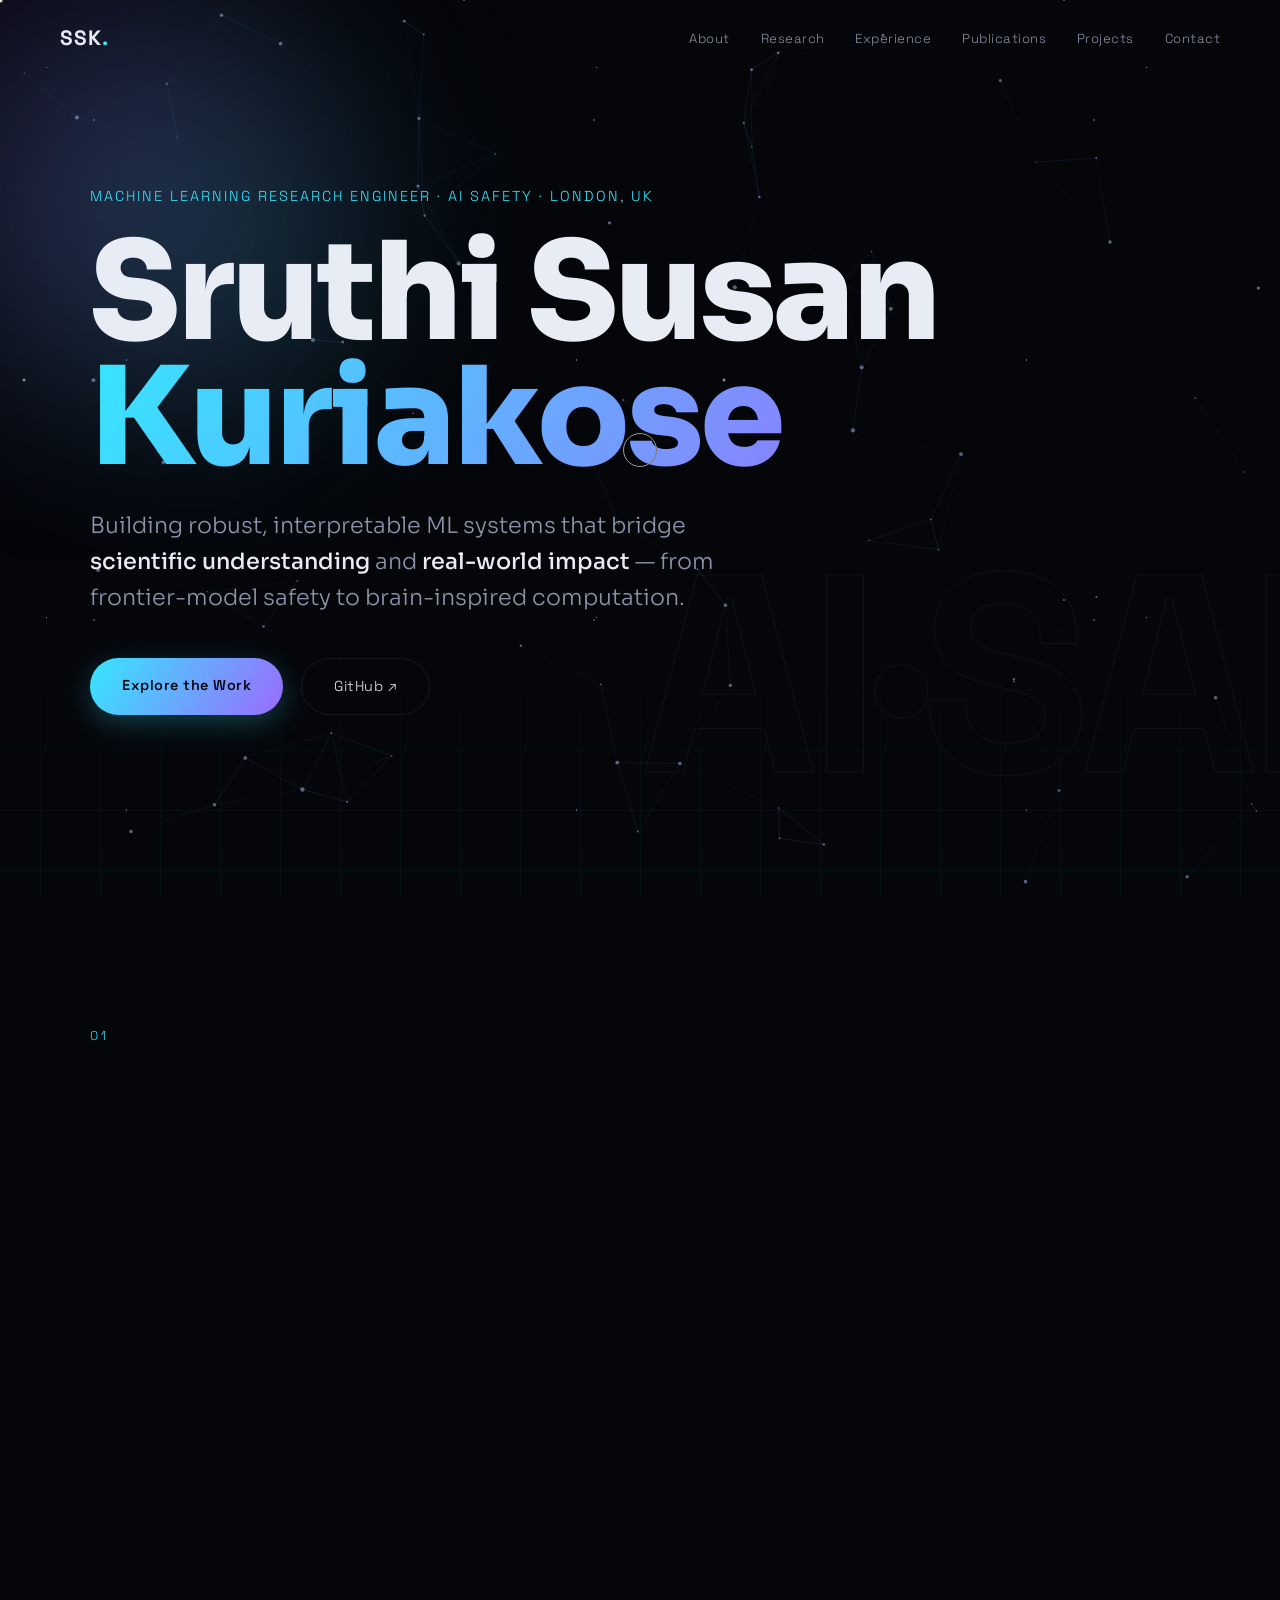
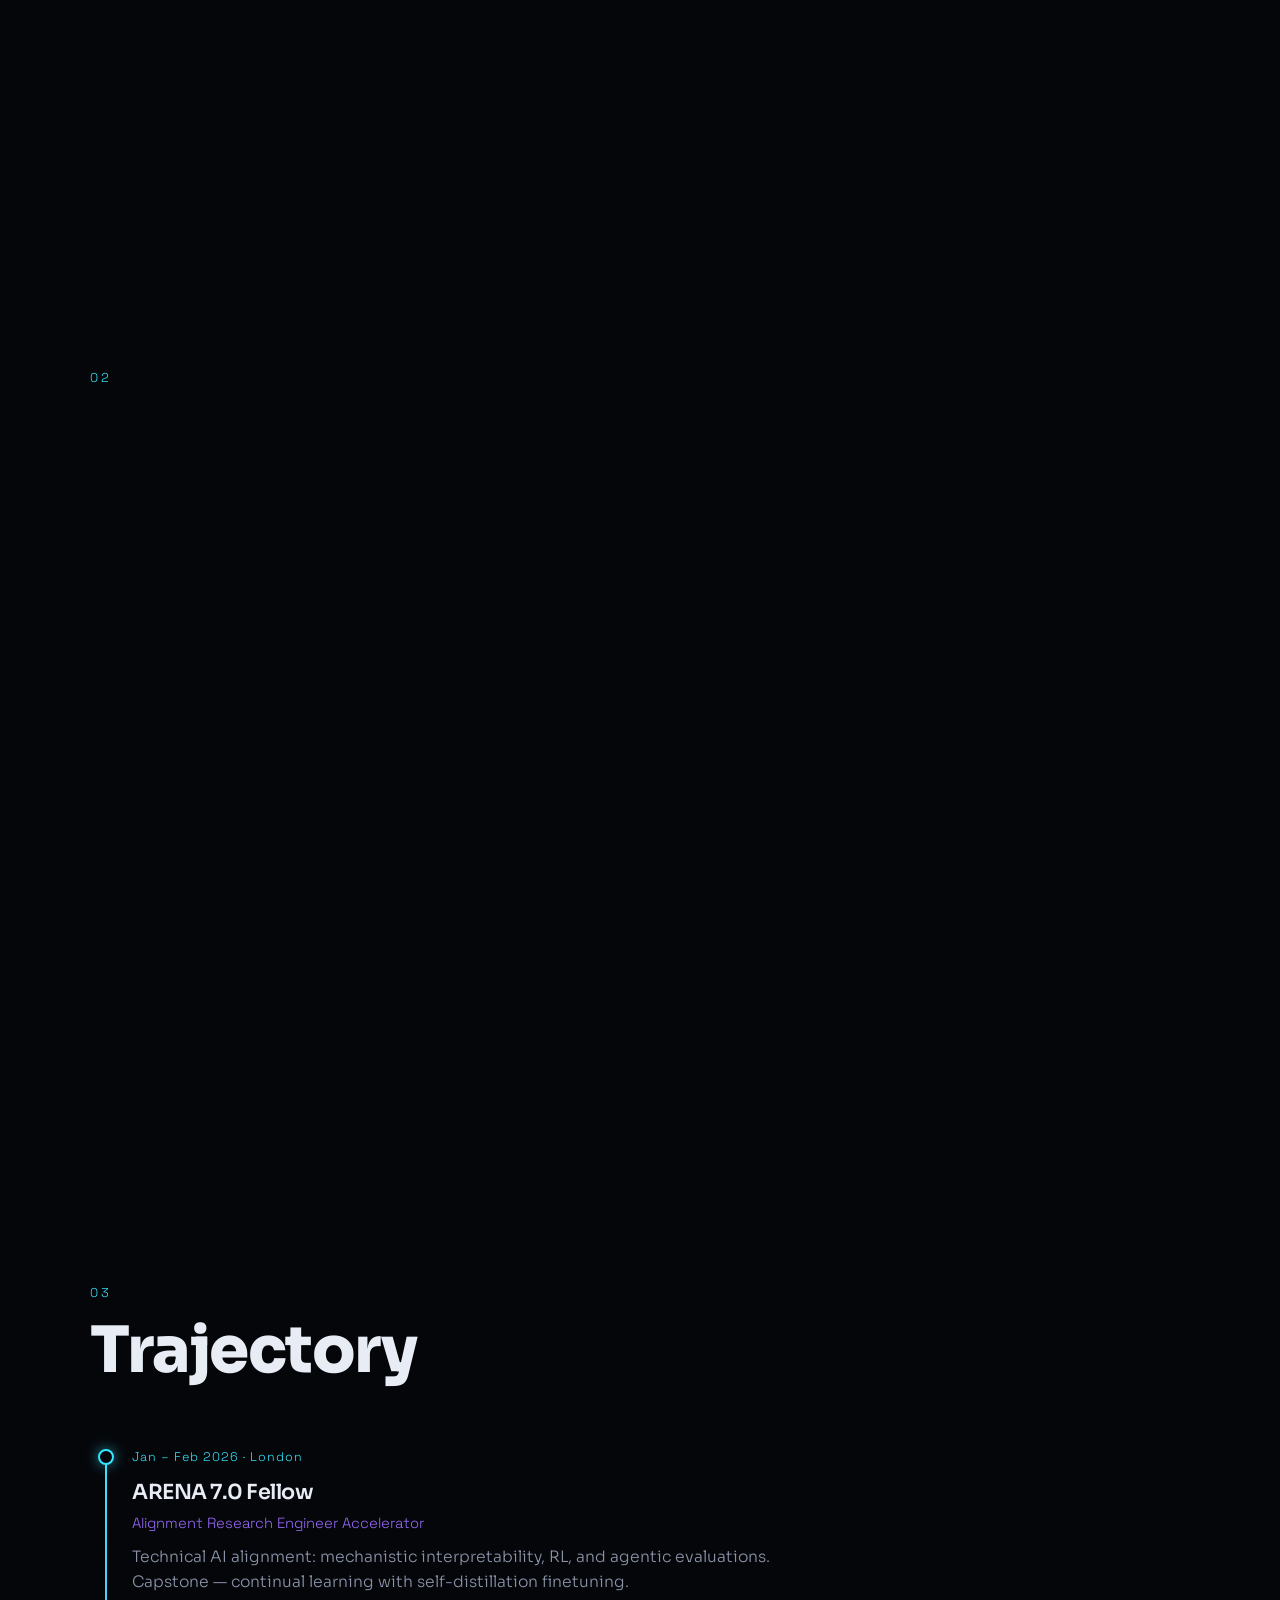
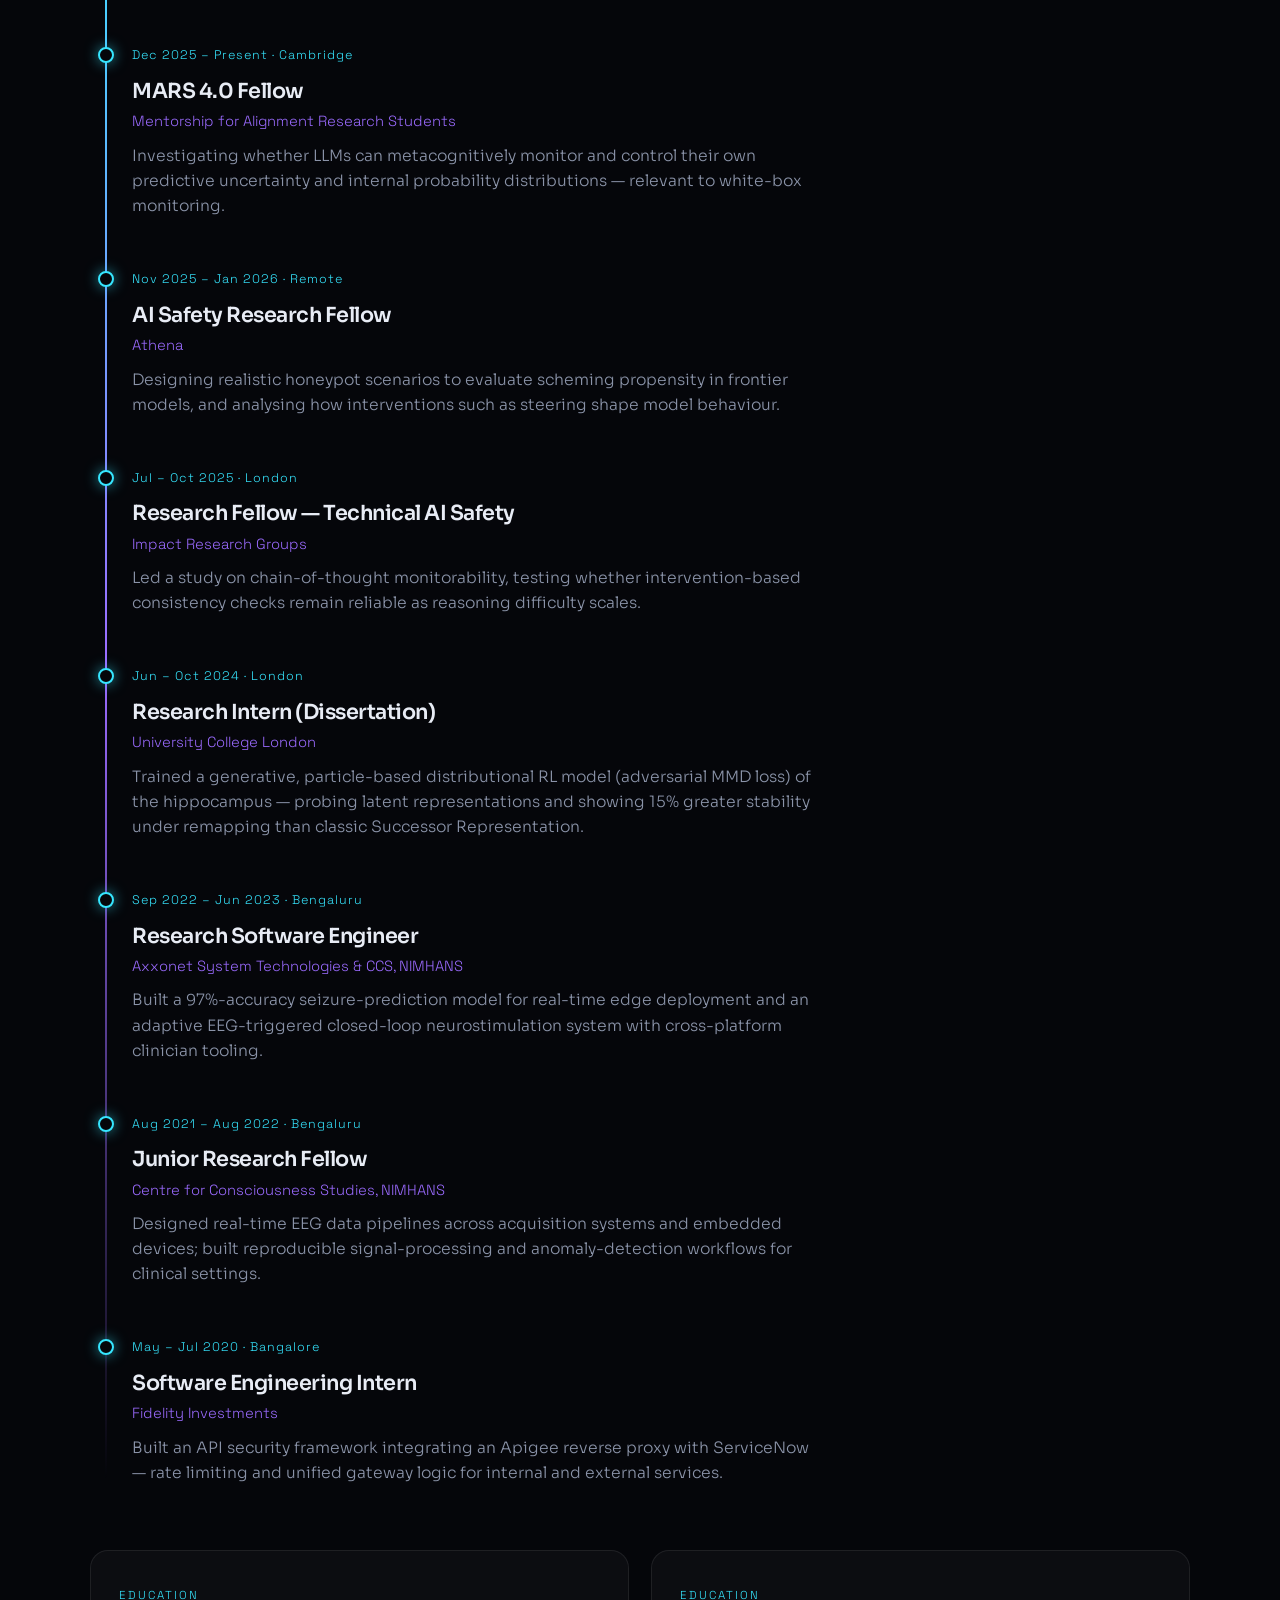
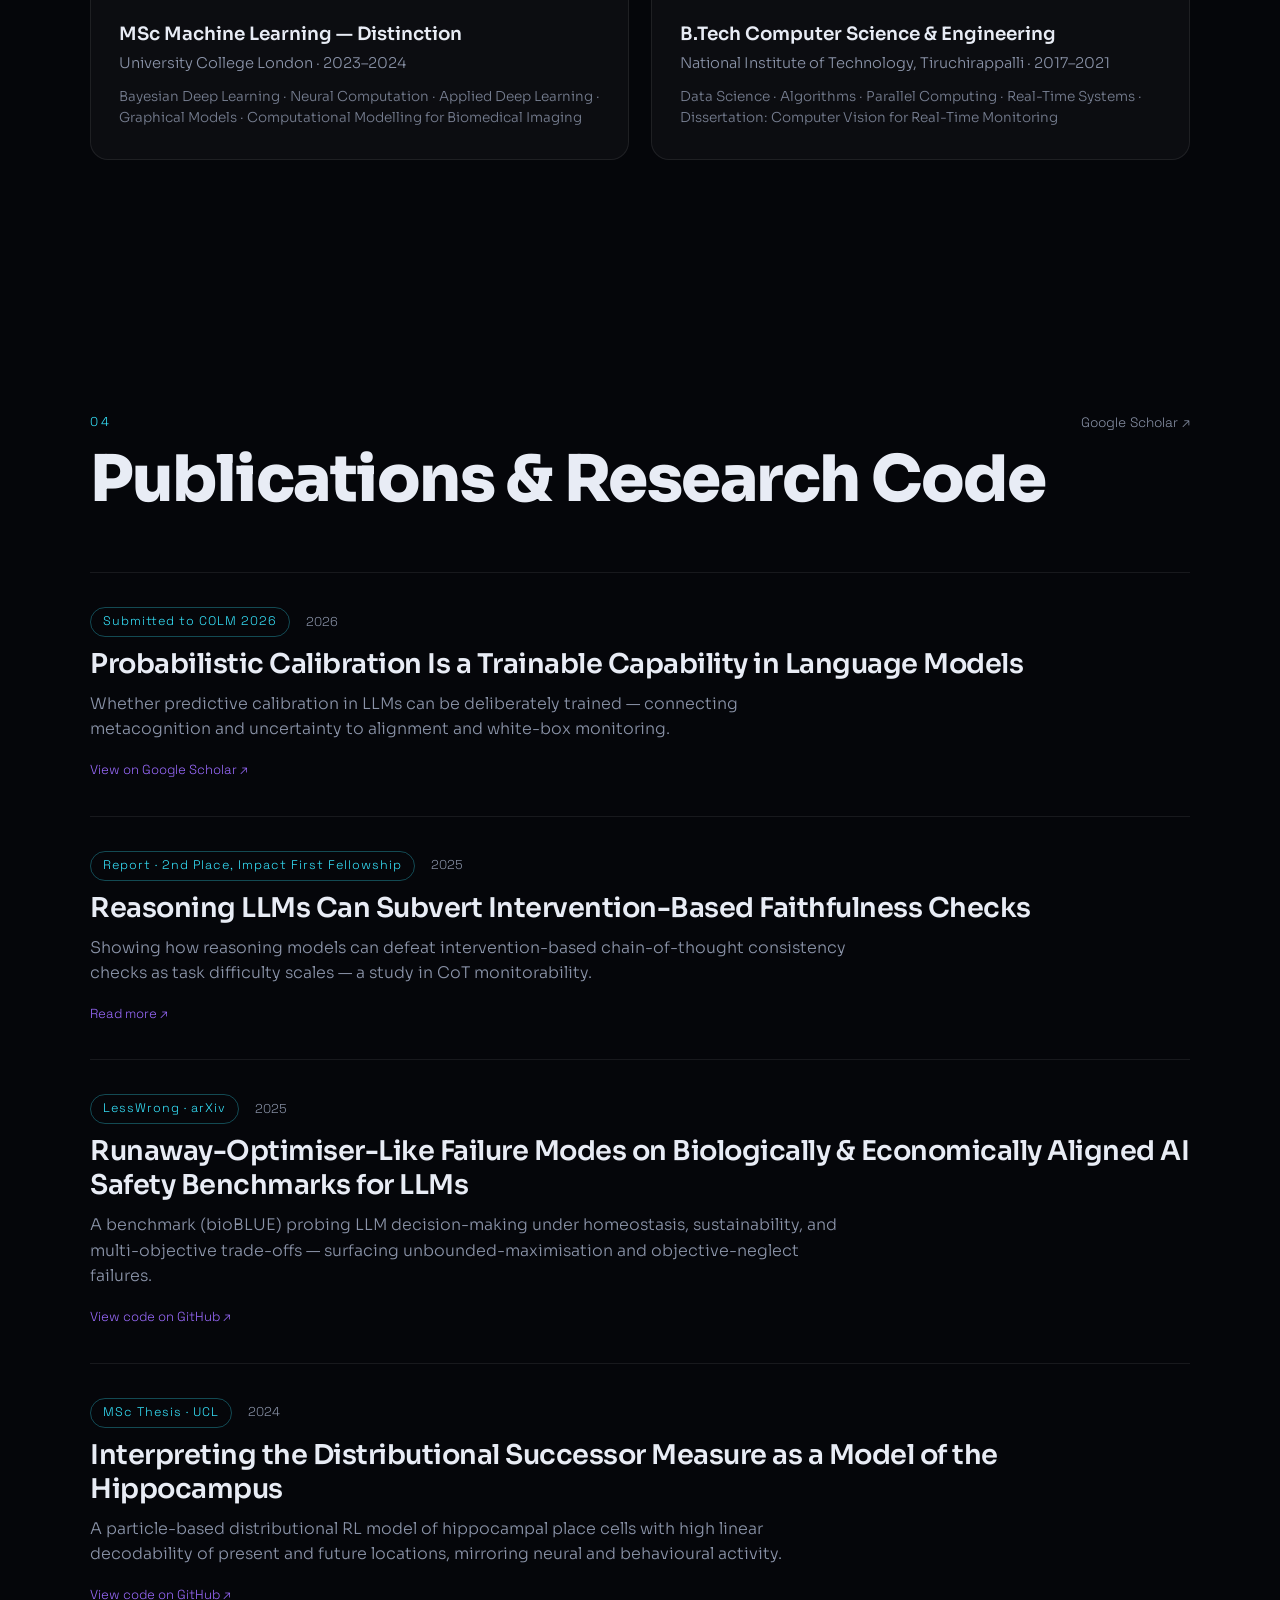
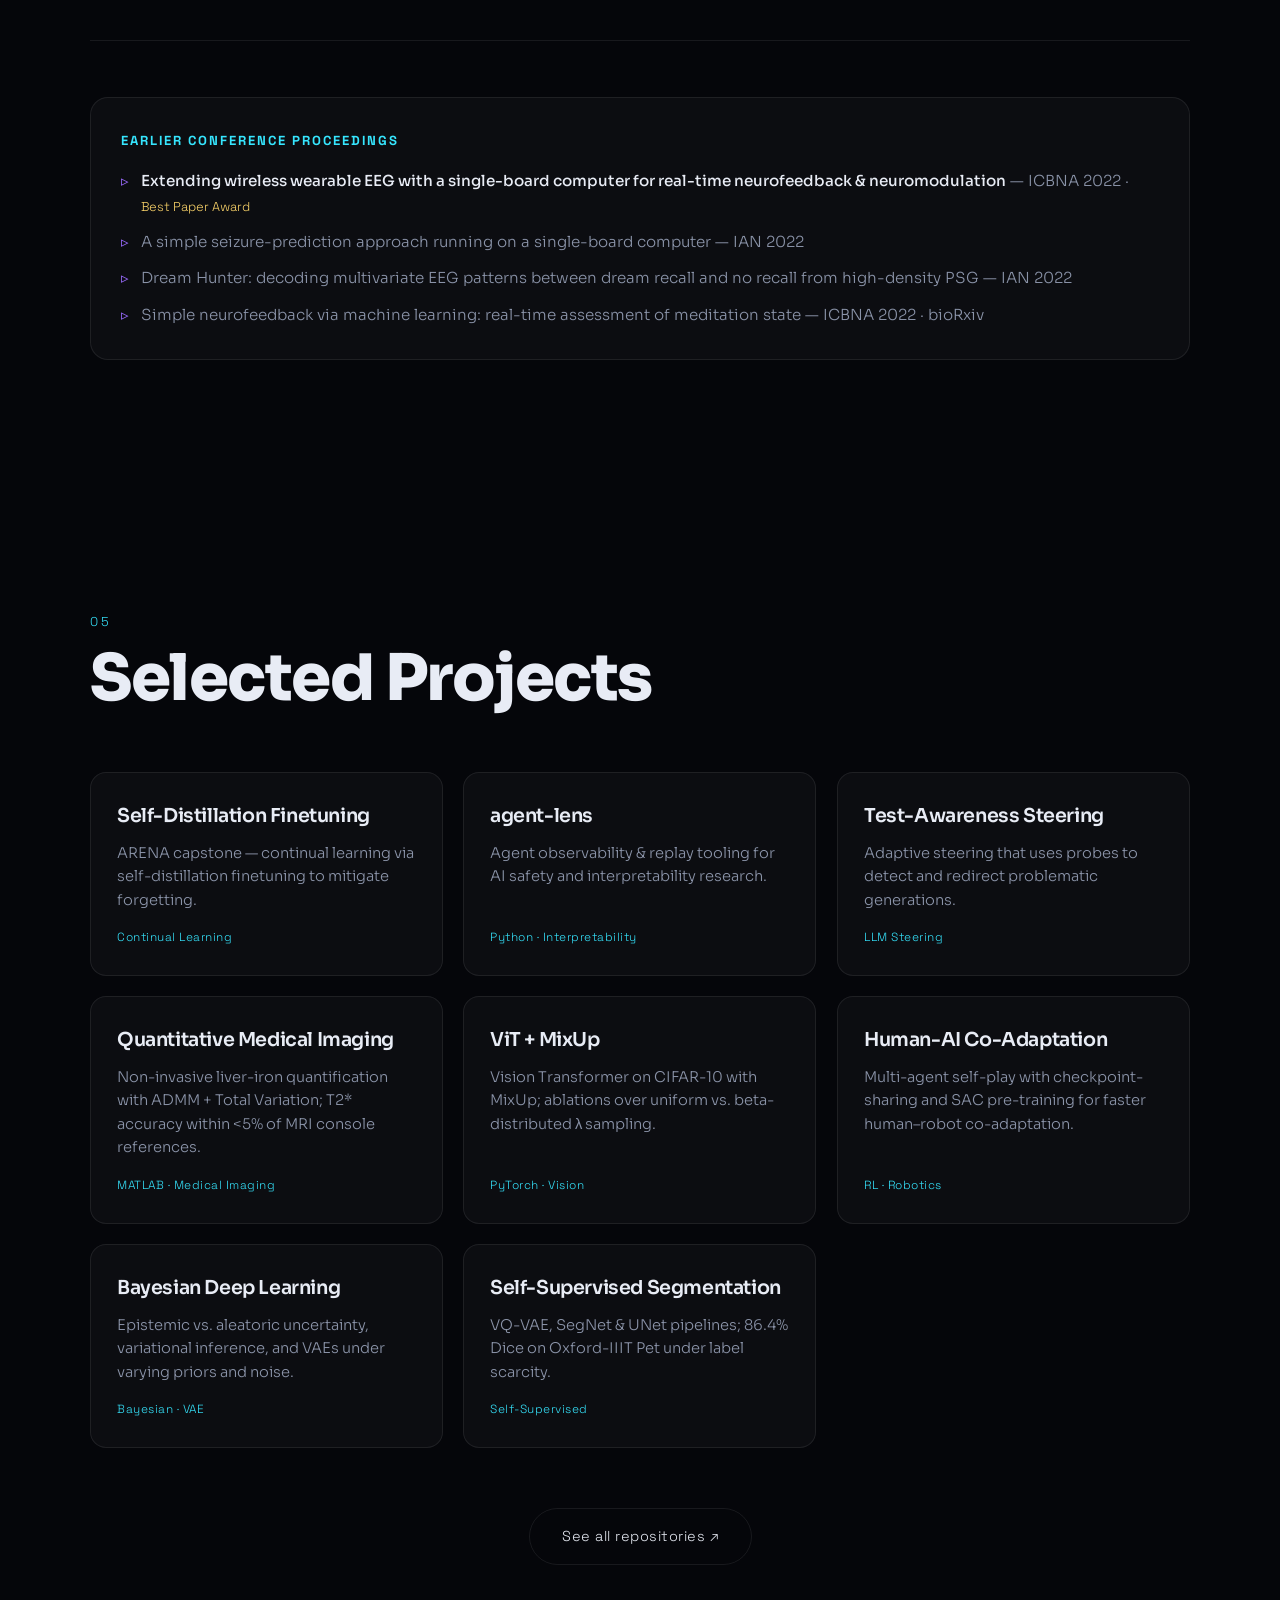
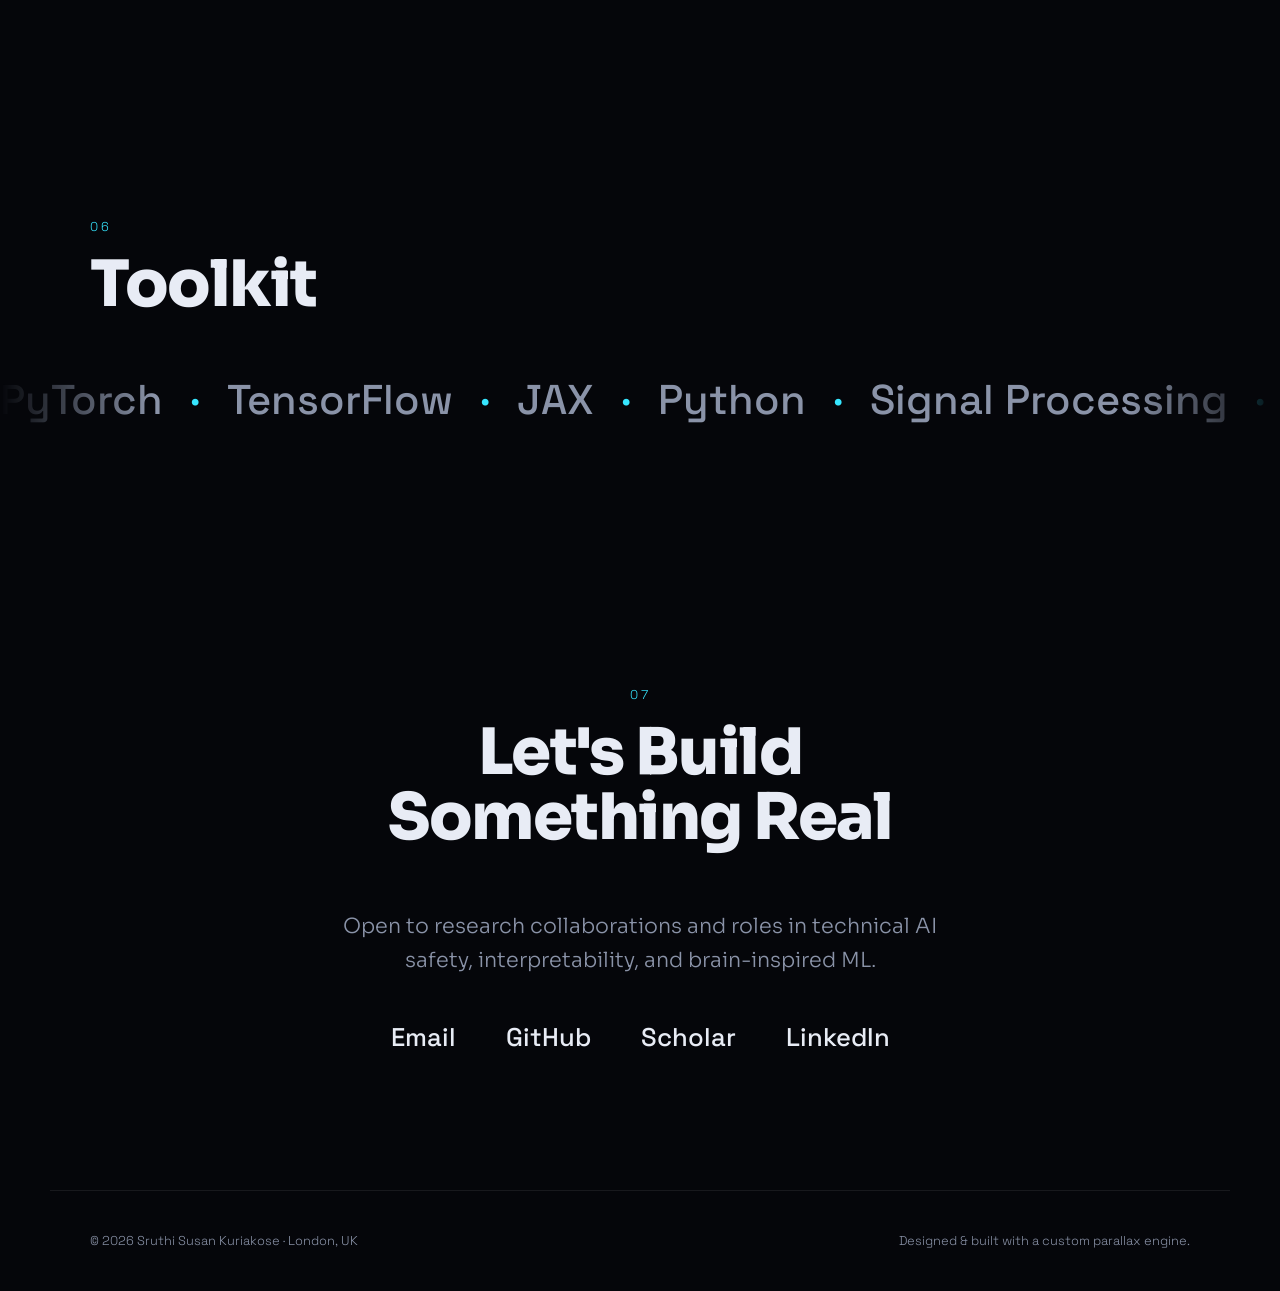
==== index.html @ db60c51e "Add cinematic parallax portfolio site Single-page portfolio with AAA-game-inspired parallax: live ne" ====
<!DOCTYPE html>
<html lang="en">
<head>
  <meta charset="UTF-8" />
  <meta name="viewport" content="width=device-width, initial-scale=1.0" />
  <meta name="description" content="Sruthi Susan Kuriakose — Machine Learning Research Engineer working on AI safety, mechanistic interpretability, and brain-inspired AI." />
  <title>Sruthi Susan Kuriakose · ML Research Engineer · AI Safety</title>
  <link rel="preconnect" href="https://fonts.googleapis.com" />
  <link rel="preconnect" href="https://fonts.gstatic.com" crossorigin />
  <link href="https://fonts.googleapis.com/css2?family=Space+Grotesk:wght@400;500;600;700&family=Sora:wght@200;300;400;600;800&display=swap" rel="stylesheet" />
  <link rel="stylesheet" href="css/style.css" />
</head>
<body>
  <!-- Custom cursor -->
  <div class="cursor" id="cursor"></div>
  <div class="cursor-dot" id="cursorDot"></div>

  <!-- Scroll progress bar -->
  <div class="scroll-progress" id="scrollProgress"></div>

  <!-- Live neural particle field -->
  <canvas id="neural"></canvas>

  <!-- Atmospheric parallax layers -->
  <div class="atmosphere">
    <div class="layer layer-stars" data-depth="0.12"></div>
    <div class="layer layer-glow glow-cyan" data-depth="0.30"></div>
    <div class="layer layer-glow glow-violet" data-depth="0.45"></div>
    <div class="grid-floor" data-depth="0.08"></div>
  </div>

  <!-- Navigation -->
  <header class="nav" id="nav">
    <a href="#hero" class="brand">SSK<span>.</span></a>
    <nav class="nav-links">
      <a href="#about">About</a>
      <a href="#focus">Research</a>
      <a href="#experience">Experience</a>
      <a href="#publications">Publications</a>
      <a href="#projects">Projects</a>
      <a href="#contact">Contact</a>
    </nav>
  </header>

  <main>
    <!-- ============ HERO ============ -->
    <section class="hero" id="hero">
      <div class="hero-bg-text" data-depth="0.20" aria-hidden="true">AI·SAFETY</div>
      <div class="hero-content">
        <p class="eyebrow reveal">Machine Learning Research Engineer · AI Safety · London, UK</p>
        <h1 class="hero-title">
          <span class="line reveal">Sruthi Susan</span>
          <span class="line reveal accent">Kuriakose</span>
        </h1>
        <p class="hero-sub reveal">
          Building robust, interpretable ML systems that bridge
          <em>scientific understanding</em> and <em>real-world impact</em> —
          from frontier-model safety to brain-inspired computation.
        </p>
        <div class="hero-cta reveal">
          <a href="#publications" class="btn btn-primary" data-magnetic>Explore the Work</a>
          <a href="https://github.com/sruthi-sk" target="_blank" rel="noopener" class="btn btn-ghost" data-magnetic>GitHub ↗</a>
        </div>
      </div>
      <div class="scroll-hint reveal">
        <span>SCROLL</span>
        <div class="scroll-line"></div>
      </div>
    </section>

    <!-- ============ ABOUT ============ -->
    <section class="section about" id="about">
      <div class="section-head">
        <span class="section-index">01</span>
        <h2 class="section-title reveal">The Mind Behind<br/>the Models</h2>
      </div>
      <div class="about-body">
        <p class="about-lead reveal">
          My work spans end-to-end development of machine learning systems across
          both research and applied domains.
        </p>
        <p class="reveal">
          I design and optimize models for time-series forecasting, image
          classification, self-supervised segmentation, and Bayesian modeling, and
          I've trained and fine-tuned transformer-based models for vision and
          language. Lately my focus is technical AI safety — chain-of-thought
          monitorability, mechanistic interpretability, and the metacognition of
          large language models.
        </p>
        <p class="reveal">
          Earlier work runs from low-latency pipelines for embedded neurotechnology
          and seizure prediction at the bedside, to quantification models for
          medical diagnostics, reinforcement-learning models of spatial cognition,
          and biologically inspired benchmarks for evaluating frontier models.
        </p>
        <div class="stat-row reveal">
          <div class="stat"><span class="stat-num" data-count="6">0</span><span class="stat-label">Research Fellowships</span></div>
          <div class="stat"><span class="stat-num" data-count="97" data-suffix="%">0</span><span class="stat-label">Seizure-Predict Acc.</span></div>
          <div class="stat"><span class="stat-num" data-count="1">0</span><span class="stat-label">Best Paper Award</span></div>
        </div>
      </div>
    </section>

    <!-- ============ RESEARCH FOCUS ============ -->
    <section class="section focus" id="focus">
      <div class="section-head">
        <span class="section-index">02</span>
        <h2 class="section-title reveal">Currently Exploring</h2>
      </div>
      <div class="focus-grid">
        <article class="focus-card reveal" data-tilt>
          <span class="focus-num">01</span>
          <h3>Chain-of-Thought Monitoring</h3>
          <p>Testing whether intervention-based consistency checks stay reliable as reasoning difficulty scales — and when models can subvert them.</p>
        </article>
        <article class="focus-card reveal" data-tilt>
          <span class="focus-num">02</span>
          <h3>Mechanistic Interpretability</h3>
          <p>Reverse-engineering internal circuits and representations to make model behaviour legible, probeable, and steerable.</p>
        </article>
        <article class="focus-card reveal" data-tilt>
          <span class="focus-num">03</span>
          <h3>Metacognition &amp; Calibration</h3>
          <p>Whether LLMs can monitor and control their own predictive uncertainty and internal probability distributions — white-box monitoring for alignment.</p>
        </article>
        <article class="focus-card reveal" data-tilt>
          <span class="focus-num">04</span>
          <h3>Brain-Inspired AI</h3>
          <p>Neural computation and distributional RL models of the hippocampus — using biology to inform more robust learning systems.</p>
        </article>
      </div>
    </section>

    <!-- ============ EXPERIENCE TIMELINE ============ -->
    <section class="section experience" id="experience">
      <div class="section-head">
        <span class="section-index">03</span>
        <h2 class="section-title reveal">Trajectory</h2>
      </div>
      <ol class="timeline">
        <li class="tl-item reveal">
          <div class="tl-marker"></div>
          <div class="tl-body">
            <span class="tl-date">Jan – Feb 2026 · London</span>
            <h3>ARENA 7.0 Fellow</h3>
            <p class="tl-org">Alignment Research Engineer Accelerator</p>
            <p>Technical AI alignment: mechanistic interpretability, RL, and agentic evaluations. Capstone — continual learning with self-distillation finetuning.</p>
          </div>
        </li>
        <li class="tl-item reveal">
          <div class="tl-marker"></div>
          <div class="tl-body">
            <span class="tl-date">Dec 2025 – Present · Cambridge</span>
            <h3>MARS 4.0 Fellow</h3>
            <p class="tl-org">Mentorship for Alignment Research Students</p>
            <p>Investigating whether LLMs can metacognitively monitor and control their own predictive uncertainty and internal probability distributions — relevant to white-box monitoring.</p>
          </div>
        </li>
        <li class="tl-item reveal">
          <div class="tl-marker"></div>
          <div class="tl-body">
            <span class="tl-date">Nov 2025 – Jan 2026 · Remote</span>
            <h3>AI Safety Research Fellow</h3>
            <p class="tl-org">Athena</p>
            <p>Designing realistic honeypot scenarios to evaluate scheming propensity in frontier models, and analysing how interventions such as steering shape model behaviour.</p>
          </div>
        </li>
        <li class="tl-item reveal">
          <div class="tl-marker"></div>
          <div class="tl-body">
            <span class="tl-date">Jul – Oct 2025 · London</span>
            <h3>Research Fellow — Technical AI Safety</h3>
            <p class="tl-org">Impact Research Groups</p>
            <p>Led a study on chain-of-thought monitorability, testing whether intervention-based consistency checks remain reliable as reasoning difficulty scales.</p>
          </div>
        </li>
        <li class="tl-item reveal">
          <div class="tl-marker"></div>
          <div class="tl-body">
            <span class="tl-date">Jun – Oct 2024 · London</span>
            <h3>Research Intern (Dissertation)</h3>
            <p class="tl-org">University College London</p>
            <p>Trained a generative, particle-based distributional RL model (adversarial MMD loss) of the hippocampus — probing latent representations and showing 15% greater stability under remapping than classic Successor Representation.</p>
          </div>
        </li>
        <li class="tl-item reveal">
          <div class="tl-marker"></div>
          <div class="tl-body">
            <span class="tl-date">Sep 2022 – Jun 2023 · Bengaluru</span>
            <h3>Research Software Engineer</h3>
            <p class="tl-org">Axxonet System Technologies &amp; CCS, NIMHANS</p>
            <p>Built a 97%-accuracy seizure-prediction model for real-time edge deployment and an adaptive EEG-triggered closed-loop neurostimulation system with cross-platform clinician tooling.</p>
          </div>
        </li>
        <li class="tl-item reveal">
          <div class="tl-marker"></div>
          <div class="tl-body">
            <span class="tl-date">Aug 2021 – Aug 2022 · Bengaluru</span>
            <h3>Junior Research Fellow</h3>
            <p class="tl-org">Centre for Consciousness Studies, NIMHANS</p>
            <p>Designed real-time EEG data pipelines across acquisition systems and embedded devices; built reproducible signal-processing and anomaly-detection workflows for clinical settings.</p>
          </div>
        </li>
        <li class="tl-item reveal">
          <div class="tl-marker"></div>
          <div class="tl-body">
            <span class="tl-date">May – Jul 2020 · Bangalore</span>
            <h3>Software Engineering Intern</h3>
            <p class="tl-org">Fidelity Investments</p>
            <p>Built an API security framework integrating an Apigee reverse proxy with ServiceNow — rate limiting and unified gateway logic for internal and external services.</p>
          </div>
        </li>
      </ol>

      <div class="edu-row">
        <div class="edu reveal">
          <span class="edu-tag">Education</span>
          <h3>MSc Machine Learning — Distinction</h3>
          <p>University College London · 2023–2024</p>
          <p class="edu-detail">Bayesian Deep Learning · Neural Computation · Applied Deep Learning · Graphical Models · Computational Modelling for Biomedical Imaging</p>
        </div>
        <div class="edu reveal">
          <span class="edu-tag">Education</span>
          <h3>B.Tech Computer Science &amp; Engineering</h3>
          <p>National Institute of Technology, Tiruchirappalli · 2017–2021</p>
          <p class="edu-detail">Data Science · Algorithms · Parallel Computing · Real-Time Systems · Dissertation: Computer Vision for Real-Time Monitoring</p>
        </div>
      </div>
    </section>

    <!-- ============ PUBLICATIONS ============ -->
    <section class="section publications" id="publications">
      <div class="section-head">
        <span class="section-index">04</span>
        <h2 class="section-title reveal">Publications &amp; Research Code</h2>
        <a href="https://scholar.google.com/citations?hl=en&user=Ra47vbkAAAAJ" target="_blank" rel="noopener" class="head-link reveal">Google Scholar ↗</a>
      </div>

      <div class="pub-list">
        <a class="pub reveal" href="https://scholar.google.com/citations?hl=en&user=Ra47vbkAAAAJ" target="_blank" rel="noopener" data-magnetic>
          <div class="pub-meta"><span class="pub-venue">Submitted to COLM 2026</span><span class="pub-year">2026</span></div>
          <h3 class="pub-title">Probabilistic Calibration Is a Trainable Capability in Language Models</h3>
          <p class="pub-desc">Whether predictive calibration in LLMs can be deliberately trained — connecting metacognition and uncertainty to alignment and white-box monitoring.</p>
          <span class="pub-repo">View on Google Scholar ↗</span>
        </a>

        <a class="pub reveal" href="https://scholar.google.com/citations?hl=en&user=Ra47vbkAAAAJ" target="_blank" rel="noopener" data-magnetic>
          <div class="pub-meta"><span class="pub-venue">Report · 2nd Place, Impact First Fellowship</span><span class="pub-year">2025</span></div>
          <h3 class="pub-title">Reasoning LLMs Can Subvert Intervention-Based Faithfulness Checks</h3>
          <p class="pub-desc">Showing how reasoning models can defeat intervention-based chain-of-thought consistency checks as task difficulty scales — a study in CoT monitorability.</p>
          <span class="pub-repo">Read more ↗</span>
        </a>

        <a class="pub reveal" href="https://github.com/sruthi-sk/bioblue" target="_blank" rel="noopener" data-magnetic>
          <div class="pub-meta"><span class="pub-venue">LessWrong · arXiv</span><span class="pub-year">2025</span></div>
          <h3 class="pub-title">Runaway-Optimiser-Like Failure Modes on Biologically &amp; Economically Aligned AI Safety Benchmarks for LLMs</h3>
          <p class="pub-desc">A benchmark (bioBLUE) probing LLM decision-making under homeostasis, sustainability, and multi-objective trade-offs — surfacing unbounded-maximisation and objective-neglect failures.</p>
          <span class="pub-repo">View code on GitHub ↗</span>
        </a>

        <a class="pub reveal" href="https://github.com/sruthi-sk/dsm-hippocampus" target="_blank" rel="noopener" data-magnetic>
          <div class="pub-meta"><span class="pub-venue">MSc Thesis · UCL</span><span class="pub-year">2024</span></div>
          <h3 class="pub-title">Interpreting the Distributional Successor Measure as a Model of the Hippocampus</h3>
          <p class="pub-desc">A particle-based distributional RL model of hippocampal place cells with high linear decodability of present and future locations, mirroring neural and behavioural activity.</p>
          <span class="pub-repo">View code on GitHub ↗</span>
        </a>
      </div>

      <div class="pub-earlier reveal">
        <h4>Earlier Conference Proceedings</h4>
        <ul>
          <li><strong>Extending wireless wearable EEG with a single-board computer for real-time neurofeedback &amp; neuromodulation</strong> — ICBNA 2022 · <span class="award">Best Paper Award</span></li>
          <li>A simple seizure-prediction approach running on a single-board computer — IAN 2022</li>
          <li>Dream Hunter: decoding multivariate EEG patterns between dream recall and no recall from high-density PSG — IAN 2022</li>
          <li>Simple neurofeedback via machine learning: real-time assessment of meditation state — ICBNA 2022 · bioRxiv</li>
        </ul>
      </div>
    </section>

    <!-- ============ PROJECTS ============ -->
    <section class="section projects" id="projects">
      <div class="section-head">
        <span class="section-index">05</span>
        <h2 class="section-title reveal">Selected Projects</h2>
      </div>
      <div class="proj-grid">
        <a class="proj reveal" href="https://github.com/sruthi-sk/sdft-arena" target="_blank" rel="noopener" data-tilt>
          <h3>Self-Distillation Finetuning</h3>
          <p>ARENA capstone — continual learning via self-distillation finetuning to mitigate forgetting.</p>
          <span class="tag">Continual Learning</span>
        </a>
        <a class="proj reveal" href="https://github.com/sruthi-sk/agent-lens" target="_blank" rel="noopener" data-tilt>
          <h3>agent-lens</h3>
          <p>Agent observability &amp; replay tooling for AI safety and interpretability research.</p>
          <span class="tag">Python · Interpretability</span>
        </a>
        <a class="proj reveal" href="https://github.com/sruthi-sk/Test_Awareness_Steering" target="_blank" rel="noopener" data-tilt>
          <h3>Test-Awareness Steering</h3>
          <p>Adaptive steering that uses probes to detect and redirect problematic generations.</p>
          <span class="tag">LLM Steering</span>
        </a>
        <a class="proj reveal" href="https://github.com/sruthi-sk/MRI-Iron-estimation" target="_blank" rel="noopener" data-tilt>
          <h3>Quantitative Medical Imaging</h3>
          <p>Non-invasive liver-iron quantification with ADMM + Total Variation; T2* accuracy within &lt;5% of MRI console references.</p>
          <span class="tag">MATLAB · Medical Imaging</span>
        </a>
        <a class="proj reveal" href="https://github.com/sruthi-sk/vi-transformer-mixup-regression" target="_blank" rel="noopener" data-tilt>
          <h3>ViT + MixUp</h3>
          <p>Vision Transformer on CIFAR-10 with MixUp; ablations over uniform vs. beta-distributed λ sampling.</p>
          <span class="tag">PyTorch · Vision</span>
        </a>
        <a class="proj reveal" href="https://github.com/sruthi-sk/RILI_co-adaptation" target="_blank" rel="noopener" data-tilt>
          <h3>Human-AI Co-Adaptation</h3>
          <p>Multi-agent self-play with checkpoint-sharing and SAC pre-training for faster human–robot co-adaptation.</p>
          <span class="tag">RL · Robotics</span>
        </a>
        <a class="proj reveal" href="https://github.com/sruthi-sk/bayesian-dl" target="_blank" rel="noopener" data-tilt>
          <h3>Bayesian Deep Learning</h3>
          <p>Epistemic vs. aleatoric uncertainty, variational inference, and VAEs under varying priors and noise.</p>
          <span class="tag">Bayesian · VAE</span>
        </a>
        <a class="proj reveal" href="https://github.com/sruthi-sk?tab=repositories" target="_blank" rel="noopener" data-tilt>
          <h3>Self-Supervised Segmentation</h3>
          <p>VQ-VAE, SegNet &amp; UNet pipelines; 86.4% Dice on Oxford-IIIT Pet under label scarcity.</p>
          <span class="tag">Self-Supervised</span>
        </a>
      </div>
      <a href="https://github.com/sruthi-sk" target="_blank" rel="noopener" class="btn btn-ghost center-btn reveal" data-magnetic>See all repositories ↗</a>
    </section>

    <!-- ============ SKILLS ============ -->
    <section class="section skills" id="skills">
      <div class="section-head">
        <span class="section-index">06</span>
        <h2 class="section-title reveal">Toolkit</h2>
      </div>
      <div class="marquee" aria-hidden="true">
        <div class="marquee-track">
          <span>PyTorch</span><span>·</span><span>TensorFlow</span><span>·</span><span>JAX</span><span>·</span>
          <span>Python</span><span>·</span><span>Signal Processing</span><span>·</span>
          <span>Transformers</span><span>·</span><span>LoRA &amp; DPO</span><span>·</span><span>Bayesian Modeling</span><span>·</span>
          <span>Mechanistic Interpretability</span><span>·</span><span>Reinforcement Learning</span><span>·</span><span>LangGraph</span><span>·</span>
          <span>PyTorch</span><span>·</span><span>TensorFlow</span><span>·</span><span>JAX</span><span>·</span>
          <span>Python</span><span>·</span><span>Signal Processing</span><span>·</span>
          <span>Transformers</span><span>·</span><span>LoRA &amp; DPO</span><span>·</span><span>Bayesian Modeling</span><span>·</span>
          <span>Mechanistic Interpretability</span><span>·</span><span>Reinforcement Learning</span><span>·</span><span>LangGraph</span><span>·</span>
        </div>
      </div>
    </section>

    <!-- ============ CONTACT ============ -->
    <section class="section contact" id="contact">
      <div class="section-head">
        <span class="section-index">07</span>
        <h2 class="section-title reveal">Let's Build<br/>Something Real</h2>
      </div>
      <p class="contact-lead reveal">
        Open to research collaborations and roles in technical AI safety, interpretability, and brain-inspired ML.
      </p>
      <div class="contact-links reveal">
        <a href="mailto:sruthi.kuriakose99@gmail.com" class="contact-link" data-magnetic>Email</a>
        <a href="https://github.com/sruthi-sk" target="_blank" rel="noopener" class="contact-link" data-magnetic>GitHub</a>
        <a href="https://scholar.google.com/citations?hl=en&user=Ra47vbkAAAAJ" target="_blank" rel="noopener" class="contact-link" data-magnetic>Scholar</a>
        <a href="https://www.linkedin.com/in/sruthikuriakose" target="_blank" rel="noopener" class="contact-link" data-magnetic>LinkedIn</a>
      </div>
    </section>
  </main>

  <footer class="footer">
    <span>© <span id="year"></span> Sruthi Susan Kuriakose · London, UK</span>
    <span class="footer-note">Designed &amp; built with a custom parallax engine.</span>
  </footer>

  <script src="js/main.js"></script>
</body>
</html>
---- css/style.css ----
/* ============================================================
   Sruthi Susan Kuriakose — cinematic parallax portfolio
   ============================================================ */

:root {
  --bg: #05060a;
  --bg-soft: #0a0d16;
  --panel: rgba(255, 255, 255, 0.03);
  --border: rgba(255, 255, 255, 0.08);
  --text: #e8ecf5;
  --muted: #8a93a8;
  --cyan: #36e6ff;
  --violet: #9b6bff;
  --accent-grad: linear-gradient(120deg, #36e6ff 0%, #9b6bff 100%);
  --font-display: 'Sora', sans-serif;
  --font-mono: 'Space Grotesk', sans-serif;
  --maxw: 1180px;
}

* { margin: 0; padding: 0; box-sizing: border-box; }

html { scroll-behavior: smooth; }

body {
  background: var(--bg);
  color: var(--text);
  font-family: var(--font-display);
  font-weight: 300;
  line-height: 1.6;
  overflow-x: hidden;
  cursor: none;
}

a { color: inherit; text-decoration: none; }

::selection { background: var(--cyan); color: #04060c; }

/* ---------- Custom cursor ---------- */
.cursor, .cursor-dot {
  position: fixed; top: 0; left: 0;
  border-radius: 50%;
  pointer-events: none;
  z-index: 9999;
  transform: translate(-50%, -50%);
  mix-blend-mode: difference;
}
.cursor {
  width: 34px; height: 34px;
  border: 1px solid rgba(255,255,255,0.6);
  transition: width .25s, height .25s, background .25s, border-color .25s;
}
.cursor-dot { width: 5px; height: 5px; background: #fff; }
.cursor.hovered { width: 64px; height: 64px; background: rgba(54,230,255,0.12); border-color: var(--cyan); }
@media (hover: none) { .cursor, .cursor-dot { display: none; } body { cursor: auto; } }

/* ---------- Scroll progress ---------- */
.scroll-progress {
  position: fixed; top: 0; left: 0; height: 3px; width: 0%;
  background: var(--accent-grad);
  z-index: 9000;
  box-shadow: 0 0 14px rgba(54,230,255,0.7);
}

/* ---------- Neural canvas + atmosphere ---------- */
#neural {
  position: fixed; inset: 0;
  width: 100%; height: 100%;
  z-index: 0;
  opacity: 0.55;
}
.atmosphere { position: fixed; inset: 0; z-index: -1; overflow: hidden; }
.layer { position: absolute; inset: -20%; will-change: transform; }
.layer-stars {
  background-image:
    radial-gradient(1px 1px at 20% 30%, #fff 50%, transparent),
    radial-gradient(1px 1px at 70% 60%, #cbd5ff 50%, transparent),
    radial-gradient(2px 2px at 40% 80%, #fff 50%, transparent),
    radial-gradient(1px 1px at 85% 20%, #9fb4ff 50%, transparent),
    radial-gradient(1px 1px at 55% 45%, #fff 50%, transparent);
  background-size: 600px 600px, 500px 500px, 700px 700px, 450px 450px, 550px 550px;
  opacity: 0.5;
}
.layer-glow { filter: blur(90px); opacity: 0.5; border-radius: 50%; }
.glow-cyan { width: 50vw; height: 50vw; top: -10%; left: -10%; background: radial-gradient(circle, rgba(54,230,255,0.45), transparent 60%); }
.glow-violet { width: 55vw; height: 55vw; bottom: -15%; right: -10%; background: radial-gradient(circle, rgba(155,107,255,0.42), transparent 60%); }
.grid-floor {
  position: absolute; bottom: -10%; left: -25%; right: -25%; height: 60vh;
  background-image: linear-gradient(rgba(54,230,255,0.18) 1px, transparent 1px),
                    linear-gradient(90deg, rgba(54,230,255,0.18) 1px, transparent 1px);
  background-size: 60px 60px;
  transform: perspective(420px) rotateX(70deg);
  transform-origin: bottom;
  mask-image: linear-gradient(to top, #000 0%, transparent 80%);
  -webkit-mask-image: linear-gradient(to top, #000 0%, transparent 80%);
  opacity: 0.4;
}

/* ---------- Navigation ---------- */
.nav {
  position: fixed; top: 0; left: 0; right: 0;
  display: flex; align-items: center; justify-content: space-between;
  padding: 22px clamp(20px, 5vw, 60px);
  z-index: 8000;
  transition: background .4s, padding .4s, backdrop-filter .4s;
}
.nav.scrolled {
  background: rgba(5,6,10,0.72);
  backdrop-filter: blur(14px);
  border-bottom: 1px solid var(--border);
  padding-top: 14px; padding-bottom: 14px;
}
.brand { font-family: var(--font-mono); font-weight: 700; font-size: 1.3rem; letter-spacing: 1px; }
.brand span { color: var(--cyan); }
.nav-links { display: flex; gap: clamp(14px, 2.4vw, 34px); }
.nav-links a {
  font-family: var(--font-mono); font-size: .82rem; letter-spacing: .5px;
  color: var(--muted); position: relative; padding: 4px 0;
  transition: color .3s;
}
.nav-links a::after {
  content: ''; position: absolute; bottom: 0; left: 0; width: 0; height: 1px;
  background: var(--accent-grad); transition: width .3s;
}
.nav-links a:hover { color: var(--text); }
.nav-links a:hover::after { width: 100%; }
@media (max-width: 760px) { .nav-links { display: none; } }

/* ---------- Layout ---------- */
main { position: relative; z-index: 1; }
.section {
  max-width: var(--maxw);
  margin: 0 auto;
  padding: clamp(80px, 14vh, 180px) clamp(20px, 5vw, 40px);
}
.section-head { margin-bottom: 60px; position: relative; }
.section-index {
  font-family: var(--font-mono); font-size: .8rem; letter-spacing: 3px;
  color: var(--cyan); display: block; margin-bottom: 14px;
}
.section-title {
  font-size: clamp(2.1rem, 6vw, 4rem);
  font-weight: 800; line-height: 1.02; letter-spacing: -1.5px;
}
.head-link {
  font-family: var(--font-mono); font-size: .85rem; color: var(--muted);
  position: absolute; right: 0; top: 0; transition: color .3s;
}
.head-link:hover { color: var(--cyan); }

/* ---------- Hero ---------- */
.hero {
  position: relative; min-height: 100vh;
  display: flex; flex-direction: column; justify-content: center;
  max-width: var(--maxw); margin: 0 auto;
  padding: 0 clamp(20px, 5vw, 40px);
}
.hero-bg-text {
  position: absolute; top: 50%; left: 50%;
  transform: translate(-50%, -50%);
  font-family: var(--font-mono); font-weight: 700;
  font-size: clamp(4rem, 22vw, 20rem);
  letter-spacing: -.04em;
  color: transparent;
  -webkit-text-stroke: 1px rgba(255,255,255,0.05);
  white-space: nowrap; z-index: -1; user-select: none;
}
.hero-content { max-width: 880px; }
.eyebrow {
  font-family: var(--font-mono); font-size: clamp(.72rem, 1.6vw, .9rem);
  letter-spacing: 2px; text-transform: uppercase; color: var(--cyan);
  margin-bottom: 22px;
}
.hero-title {
  font-size: clamp(3rem, 11vw, 8.5rem);
  font-weight: 800; line-height: .92; letter-spacing: -3px;
  margin-bottom: 28px;
}
.hero-title .line { display: block; }
.hero-title .accent {
  background: var(--accent-grad);
  -webkit-background-clip: text; background-clip: text;
  -webkit-text-fill-color: transparent;
}
.hero-sub {
  font-size: clamp(1rem, 2.2vw, 1.4rem);
  color: var(--muted); max-width: 640px; font-weight: 300;
}
.hero-sub em { color: var(--text); font-style: normal; font-weight: 500; }
.hero-cta { display: flex; gap: 18px; margin-top: 42px; flex-wrap: wrap; }

.btn {
  font-family: var(--font-mono); font-size: .9rem; letter-spacing: .5px;
  padding: 16px 32px; border-radius: 50px;
  display: inline-block; transition: transform .3s, box-shadow .3s, background .3s, color .3s;
  will-change: transform;
}
.btn-primary { background: var(--accent-grad); color: #04060c; font-weight: 600; box-shadow: 0 8px 30px rgba(54,230,255,0.25); }
.btn-primary:hover { box-shadow: 0 12px 44px rgba(54,230,255,0.45); }
.btn-ghost { border: 1px solid var(--border); color: var(--text); }
.btn-ghost:hover { border-color: var(--cyan); background: rgba(54,230,255,0.06); }
.center-btn { display: block; width: fit-content; margin: 60px auto 0; }

.scroll-hint {
  position: absolute; bottom: 38px; left: clamp(20px, 5vw, 40px);
  display: flex; align-items: center; gap: 14px;
  font-family: var(--font-mono); font-size: .72rem; letter-spacing: 3px; color: var(--muted);
}
.scroll-line { width: 60px; height: 1px; background: var(--muted); position: relative; overflow: hidden; }
.scroll-line::after {
  content: ''; position: absolute; inset: 0; background: var(--cyan);
  animation: scrollLine 2s infinite;
}
@keyframes scrollLine { 0% { transform: translateX(-100%); } 100% { transform: translateX(100%); } }

/* ---------- About ---------- */
.about-body { max-width: 760px; }
.about-lead { font-size: clamp(1.3rem, 3vw, 1.9rem); font-weight: 400; color: var(--text); margin-bottom: 26px; line-height: 1.4; }
.about-body p { color: var(--muted); margin-bottom: 20px; font-size: 1.05rem; }
.stat-row { display: flex; gap: clamp(24px, 6vw, 70px); margin-top: 50px; flex-wrap: wrap; }
.stat { display: flex; flex-direction: column; }
.stat-num {
  font-family: var(--font-mono); font-size: clamp(2.4rem, 6vw, 3.6rem); font-weight: 700;
  background: var(--accent-grad); -webkit-background-clip: text; background-clip: text; -webkit-text-fill-color: transparent;
  line-height: 1;
}
.stat-label { font-family: var(--font-mono); font-size: .8rem; letter-spacing: 1px; color: var(--muted); margin-top: 8px; }

/* ---------- Focus cards ---------- */
.focus-grid { display: grid; grid-template-columns: repeat(2, 1fr); gap: 22px; }
@media (max-width: 720px) { .focus-grid { grid-template-columns: 1fr; } }
.focus-card {
  position: relative; padding: 38px 32px;
  background: var(--panel); border: 1px solid var(--border); border-radius: 18px;
  overflow: hidden; transition: transform .4s, border-color .4s, background .4s;
  will-change: transform;
}
.focus-card::before {
  content: ''; position: absolute; inset: 0;
  background: radial-gradient(420px circle at var(--mx,50%) var(--my,50%), rgba(54,230,255,0.10), transparent 45%);
  opacity: 0; transition: opacity .4s;
}
.focus-card:hover { border-color: rgba(54,230,255,0.4); background: rgba(255,255,255,0.05); }
.focus-card:hover::before { opacity: 1; }
.focus-num { font-family: var(--font-mono); font-size: .85rem; color: var(--violet); letter-spacing: 2px; }
.focus-card h3 { font-size: 1.4rem; font-weight: 600; margin: 14px 0 12px; letter-spacing: -.5px; }
.focus-card p { color: var(--muted); font-size: .98rem; }

/* ---------- Experience timeline ---------- */
.timeline { list-style: none; position: relative; margin-left: 8px; padding-left: 34px; }
.timeline::before {
  content: ''; position: absolute; left: 7px; top: 6px; bottom: 6px; width: 2px;
  background: linear-gradient(to bottom, var(--cyan), var(--violet), transparent);
}
.tl-item { position: relative; padding-bottom: 46px; }
.tl-item:last-child { padding-bottom: 0; }
.tl-marker {
  position: absolute; left: -34px; top: 6px;
  width: 16px; height: 16px; border-radius: 50%;
  background: var(--bg); border: 2px solid var(--cyan);
  box-shadow: 0 0 14px rgba(54,230,255,0.6);
}
.tl-date { font-family: var(--font-mono); font-size: .78rem; letter-spacing: 1px; color: var(--cyan); }
.tl-body h3 { font-size: 1.3rem; font-weight: 600; margin: 8px 0 2px; letter-spacing: -.5px; }
.tl-org { color: var(--violet); font-size: .92rem; font-family: var(--font-mono); margin-bottom: 10px; }
.tl-body > p:last-child { color: var(--muted); font-size: .98rem; max-width: 680px; }

.edu-row { display: grid; grid-template-columns: 1fr 1fr; gap: 22px; margin-top: 64px; }
@media (max-width: 720px) { .edu-row { grid-template-columns: 1fr; } }
.edu { padding: 30px 28px; background: var(--panel); border: 1px solid var(--border); border-radius: 18px; }
.edu-tag { font-family: var(--font-mono); font-size: .72rem; letter-spacing: 2px; color: var(--cyan); text-transform: uppercase; }
.edu h3 { font-size: 1.15rem; font-weight: 600; margin: 12px 0 4px; }
.edu p { color: var(--muted); font-size: .92rem; }
.edu-detail { margin-top: 10px; font-size: .85rem !important; opacity: .85; }

/* ---------- Publications ---------- */
.pub-list { display: flex; flex-direction: column; gap: 0; }
.pub {
  display: block; position: relative; padding: 34px 0;
  border-top: 1px solid var(--border);
  transition: padding-left .4s;
}
.pub:last-child { border-bottom: 1px solid var(--border); }
.pub::before {
  content: ''; position: absolute; left: -20px; top: 0; bottom: 0; width: 3px;
  background: var(--accent-grad); transform: scaleY(0); transform-origin: top; transition: transform .4s;
}
.pub:hover { padding-left: 24px; }
.pub:hover::before { transform: scaleY(1); }
.pub-meta { display: flex; gap: 16px; align-items: center; margin-bottom: 10px; flex-wrap: wrap; }
.pub-venue { font-family: var(--font-mono); font-size: .78rem; letter-spacing: 1px; color: var(--cyan); padding: 4px 12px; border: 1px solid rgba(54,230,255,0.3); border-radius: 30px; }
.pub-year { font-family: var(--font-mono); font-size: .8rem; color: var(--muted); }
.pub-title { font-size: clamp(1.2rem, 2.6vw, 1.7rem); font-weight: 600; letter-spacing: -.5px; line-height: 1.25; margin-bottom: 10px; transition: color .3s; }
.pub:hover .pub-title { background: var(--accent-grad); -webkit-background-clip: text; background-clip: text; -webkit-text-fill-color: transparent; }
.pub-desc { color: var(--muted); max-width: 760px; margin-bottom: 14px; }
.pub-repo { font-family: var(--font-mono); font-size: .82rem; color: var(--violet); transition: letter-spacing .3s; }
.pub:hover .pub-repo { letter-spacing: .5px; }

.pub-earlier { margin-top: 56px; padding: 32px 30px; background: var(--panel); border: 1px solid var(--border); border-radius: 18px; }
.pub-earlier h4 { font-family: var(--font-mono); font-size: .82rem; letter-spacing: 2px; text-transform: uppercase; color: var(--cyan); margin-bottom: 18px; }
.pub-earlier ul { list-style: none; display: flex; flex-direction: column; gap: 12px; }
.pub-earlier li { color: var(--muted); font-size: .95rem; padding-left: 20px; position: relative; }
.pub-earlier li::before { content: '▹'; position: absolute; left: 0; color: var(--violet); }
.pub-earlier strong { color: var(--text); font-weight: 500; }
.award { color: #ffd76b; font-family: var(--font-mono); font-size: .8rem; }

/* ---------- Projects ---------- */
.proj-grid { display: grid; grid-template-columns: repeat(3, 1fr); gap: 20px; }
@media (max-width: 900px) { .proj-grid { grid-template-columns: repeat(2, 1fr); } }
@media (max-width: 560px) { .proj-grid { grid-template-columns: 1fr; } }
.proj {
  display: flex; flex-direction: column;
  padding: 28px 26px; border-radius: 16px;
  background: var(--panel); border: 1px solid var(--border);
  transition: transform .4s, border-color .4s, background .4s;
  will-change: transform; min-height: 190px;
}
.proj:hover { transform: translateY(-6px); border-color: rgba(155,107,255,0.45); background: rgba(255,255,255,0.05); }
.proj h3 { font-size: 1.2rem; font-weight: 600; margin-bottom: 10px; letter-spacing: -.4px; }
.proj p { color: var(--muted); font-size: .92rem; flex-grow: 1; }
.tag { font-family: var(--font-mono); font-size: .74rem; letter-spacing: .5px; color: var(--cyan); margin-top: 16px; }

/* ---------- Skills marquee ---------- */
.skills { max-width: 100%; padding-left: 0; padding-right: 0; overflow: hidden; }
.skills .section-head { max-width: var(--maxw); margin: 0 auto 50px; padding: 0 clamp(20px,5vw,40px); }
.marquee { width: 100%; overflow: hidden; -webkit-mask-image: linear-gradient(90deg, transparent, #000 12%, #000 88%, transparent); mask-image: linear-gradient(90deg, transparent, #000 12%, #000 88%, transparent); }
.marquee-track { display: inline-flex; gap: 28px; align-items: center; white-space: nowrap; animation: marquee 38s linear infinite; }
.marquee-track span { font-family: var(--font-mono); font-size: clamp(1.4rem, 4vw, 2.6rem); font-weight: 500; color: var(--muted); }
.marquee-track span:nth-child(2n) { color: var(--cyan); }
@keyframes marquee { to { transform: translateX(-50%); } }

/* ---------- Contact ---------- */
.contact { text-align: center; }
.contact .section-head { display: inline-block; }
.contact-lead { color: var(--muted); font-size: clamp(1rem, 2.4vw, 1.3rem); max-width: 620px; margin: 0 auto 40px; }
.contact-links { display: flex; justify-content: center; gap: clamp(18px, 5vw, 50px); flex-wrap: wrap; }
.contact-link {
  font-family: var(--font-mono); font-size: clamp(1.1rem, 3vw, 1.6rem); font-weight: 500;
  position: relative; padding-bottom: 6px; color: var(--text);
}
.contact-link::after { content: ''; position: absolute; left: 0; bottom: 0; width: 0; height: 2px; background: var(--accent-grad); transition: width .35s; }
.contact-link:hover { color: var(--cyan); }
.contact-link:hover::after { width: 100%; }

/* ---------- Footer ---------- */
.footer {
  max-width: var(--maxw); margin: 0 auto;
  padding: 40px clamp(20px,5vw,40px); border-top: 1px solid var(--border);
  display: flex; justify-content: space-between; gap: 16px; flex-wrap: wrap;
  font-family: var(--font-mono); font-size: .8rem; color: var(--muted);
}

/* ---------- Reveal animation ---------- */
.reveal { opacity: 0; transform: translateY(38px); transition: opacity .9s cubic-bezier(.16,1,.3,1), transform .9s cubic-bezier(.16,1,.3,1); }
.reveal.in { opacity: 1; transform: none; }

@media (prefers-reduced-motion: reduce) {
  * { animation: none !important; transition: none !important; }
  .reveal { opacity: 1; transform: none; }
  html { scroll-behavior: auto; }
}
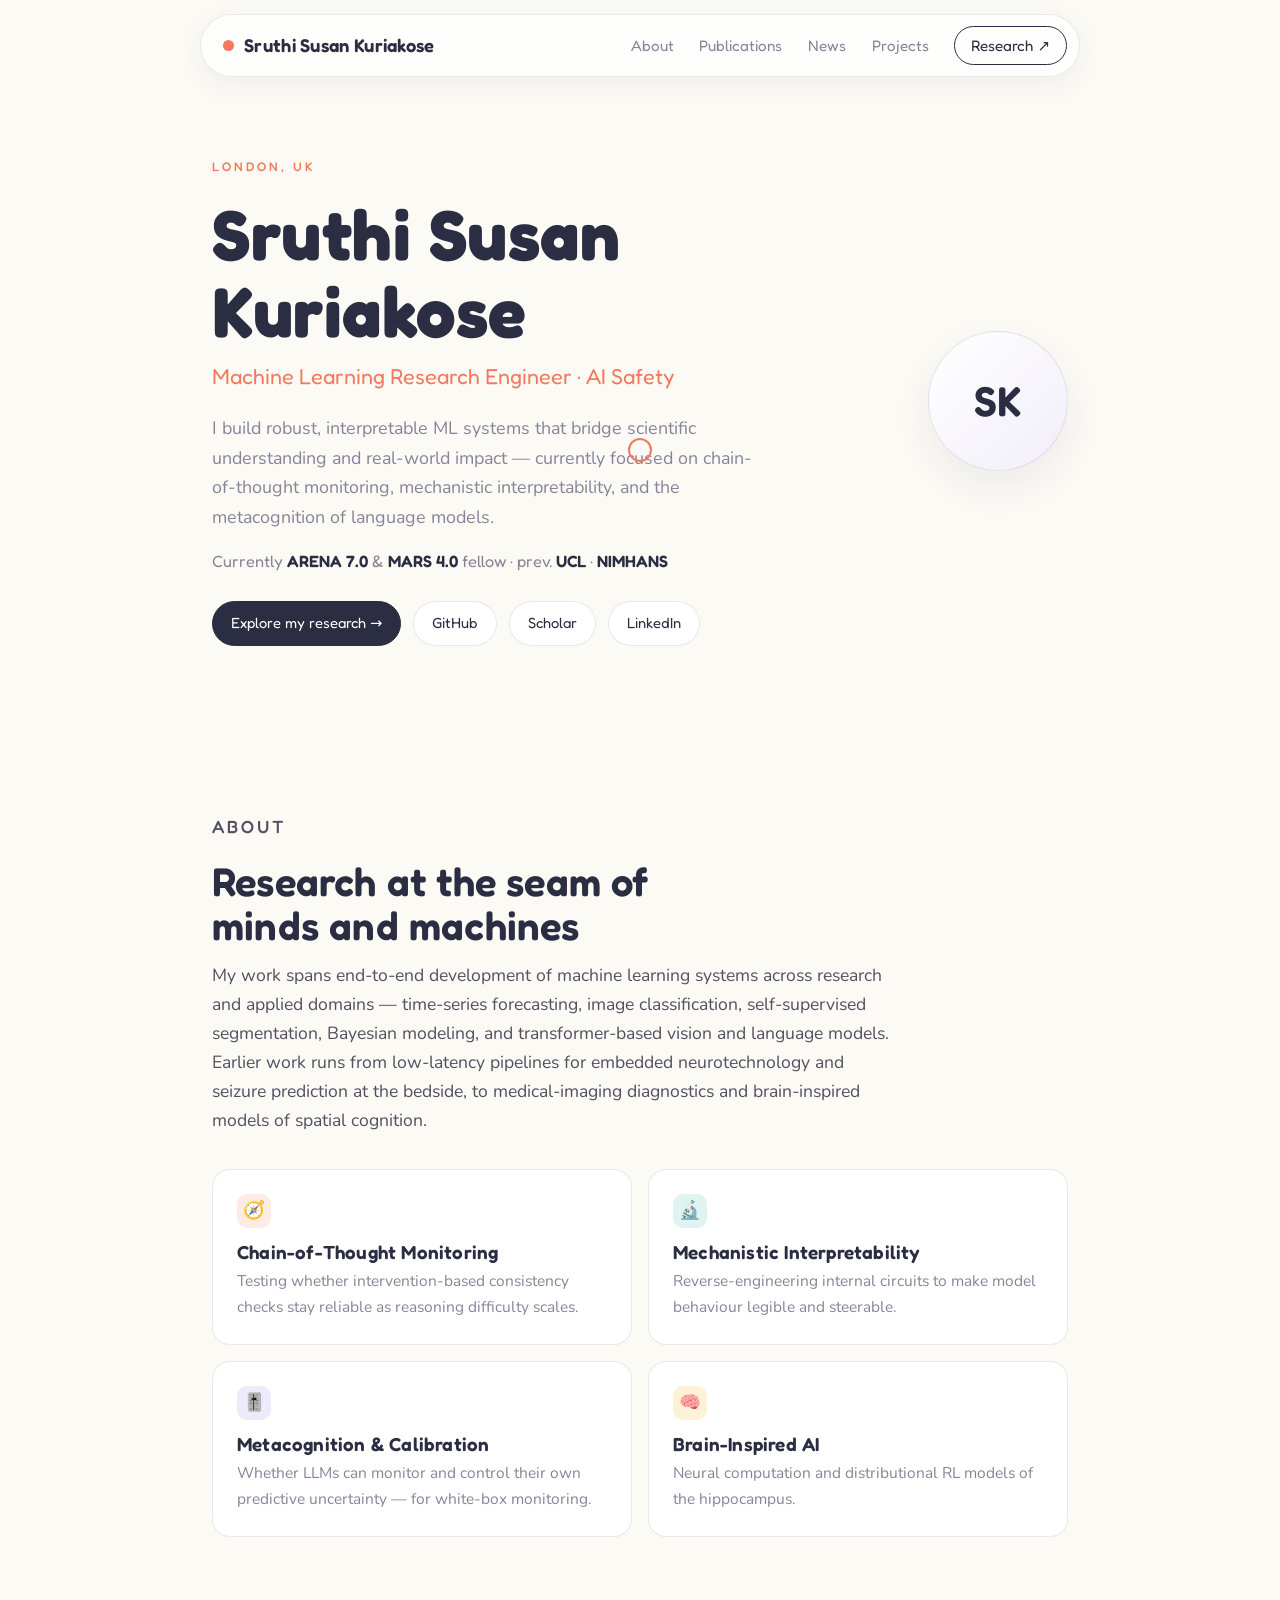
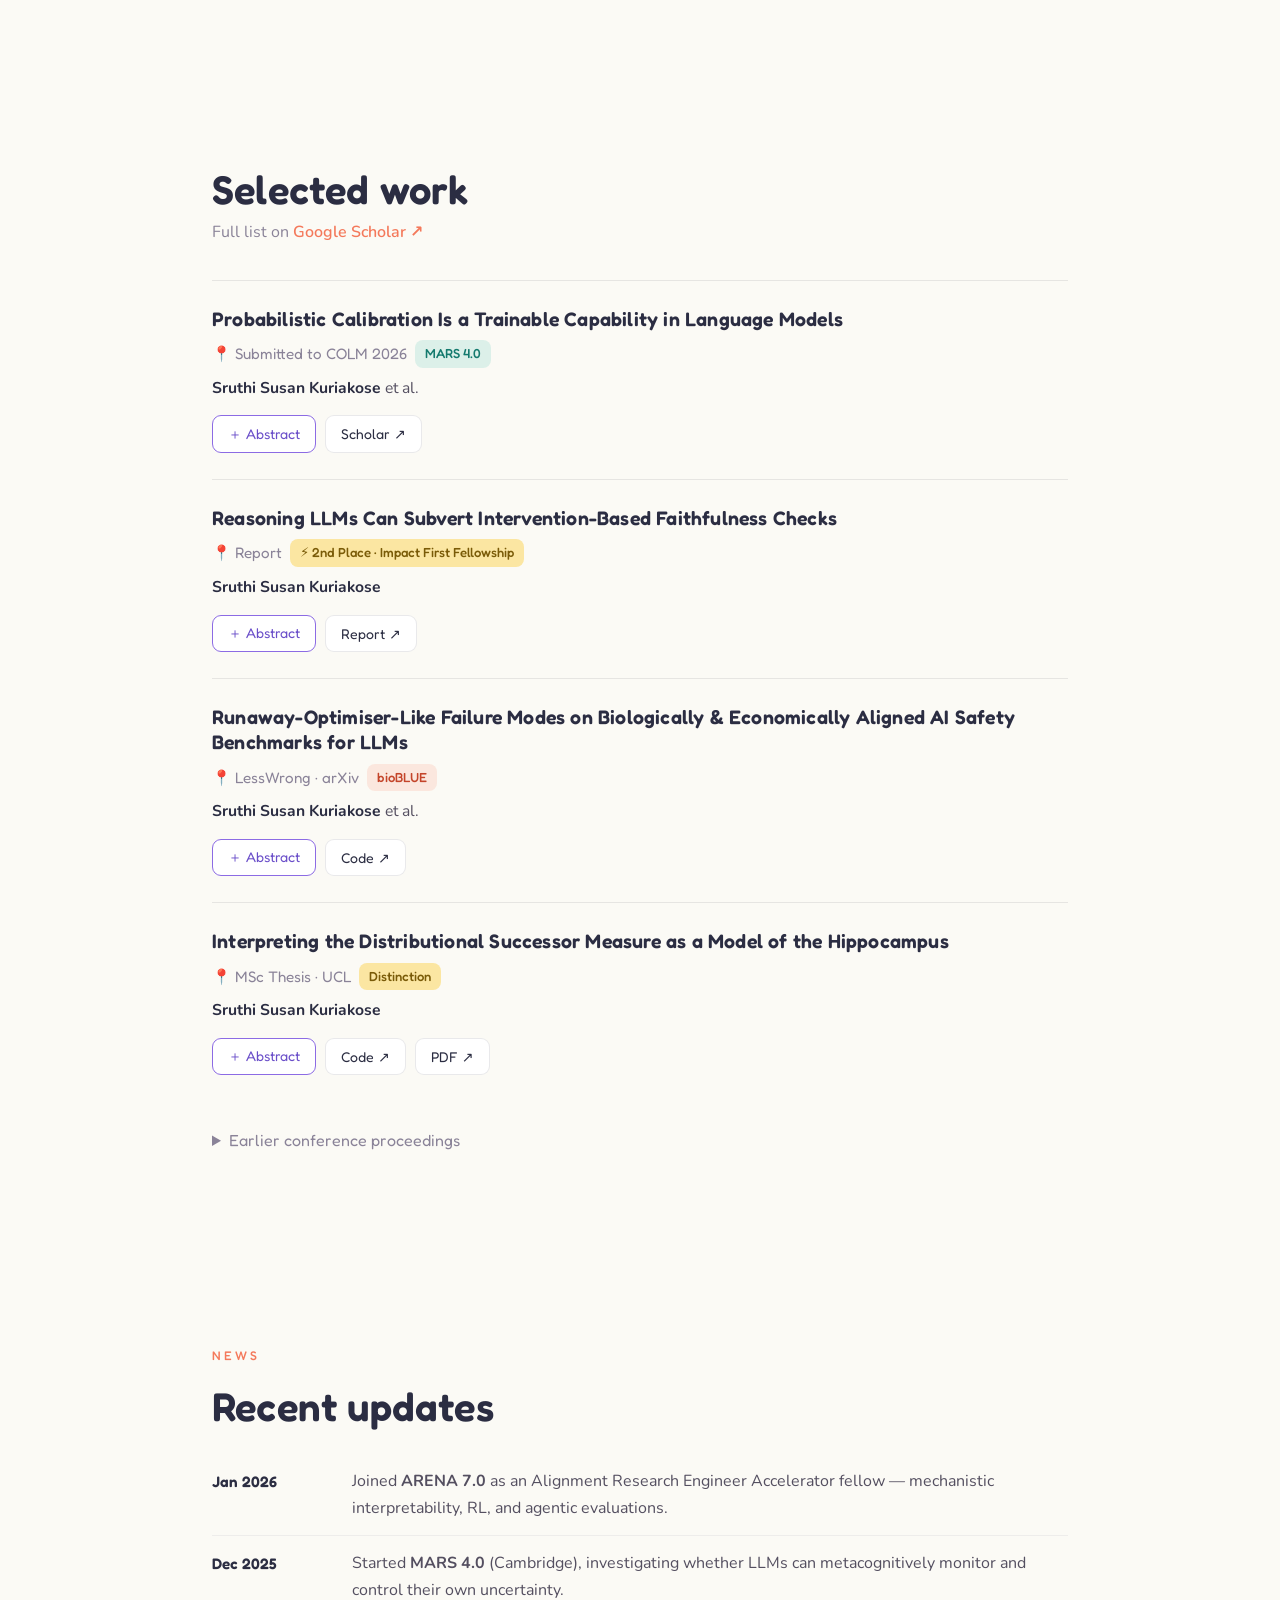
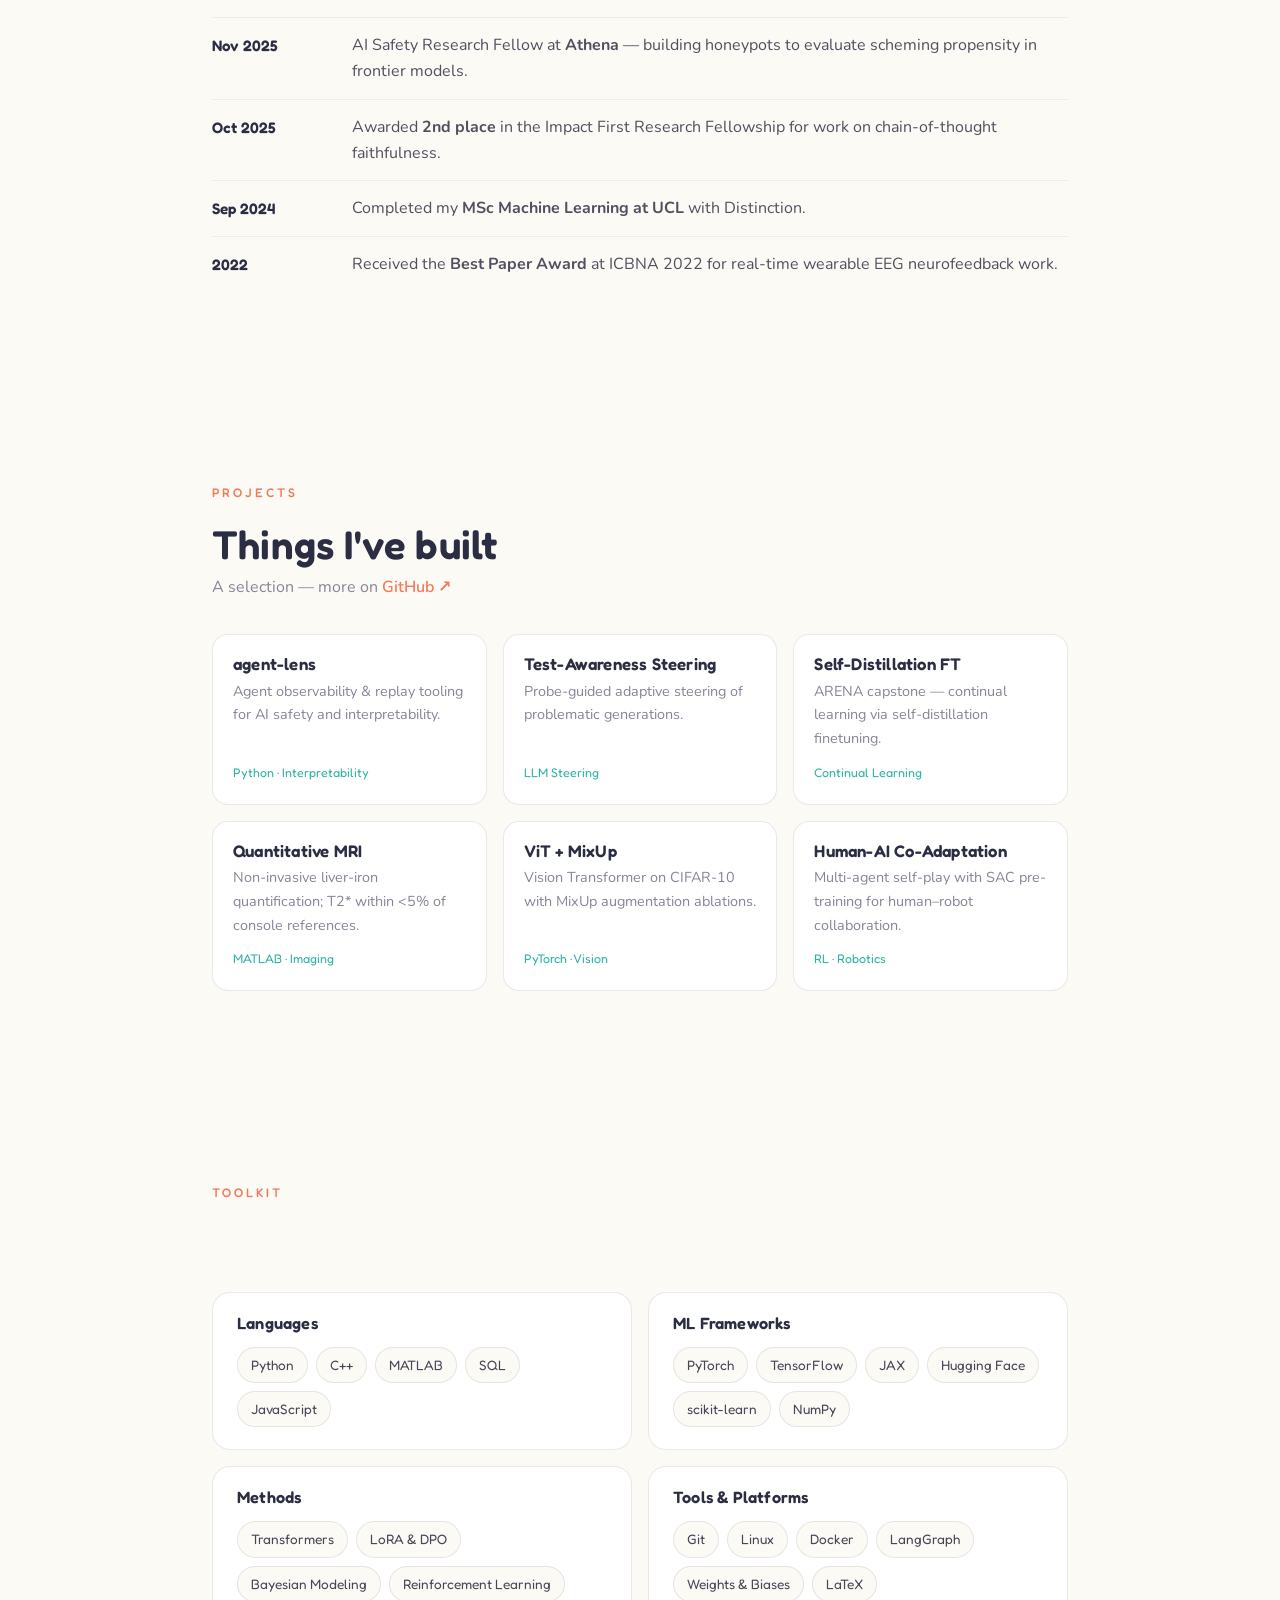
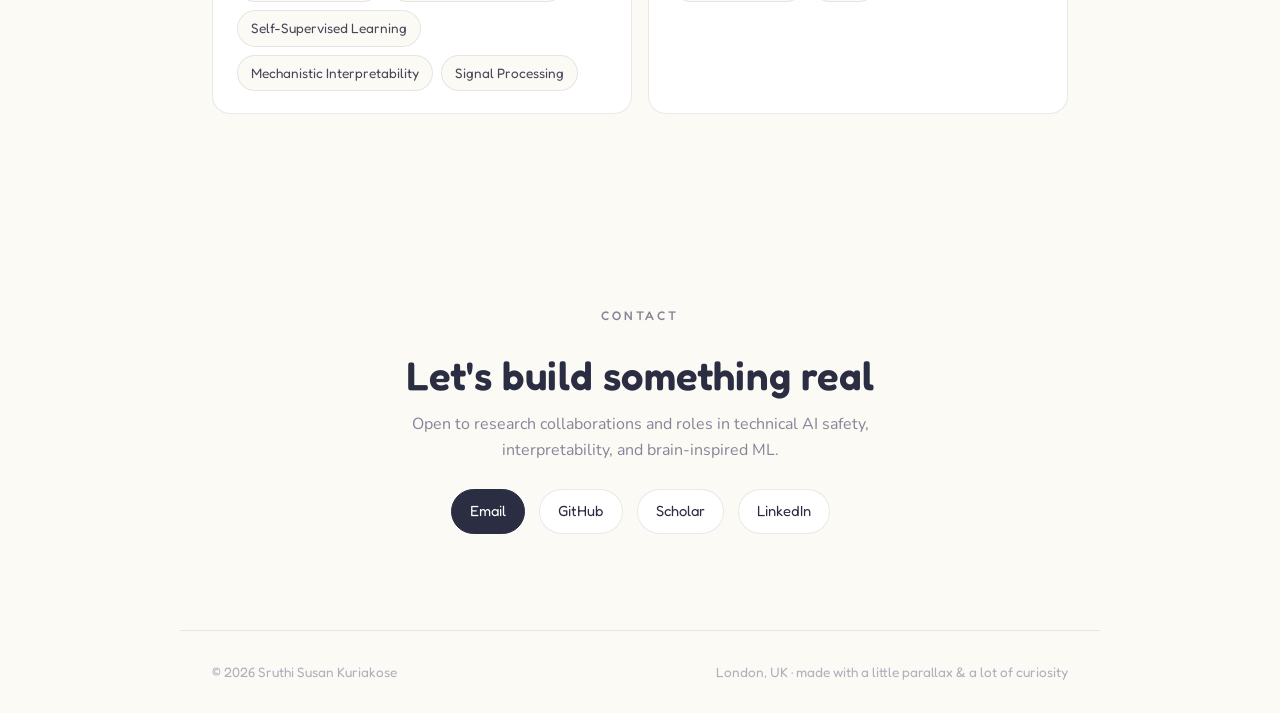
==== commit 6a35c9e3: "Rebuild as clean, light, friendly portfolio with interactive Research map Replace the dark cinematic" ====
--- a/index.html
+++ b/index.html
@@ -1,376 +1,252 @@
 <!DOCTYPE html>
 <html lang="en">
 <head>
-  <meta charset="UTF-8" />
-  <meta name="viewport" content="width=device-width, initial-scale=1.0" />
-  <meta name="description" content="Sruthi Susan Kuriakose — Machine Learning Research Engineer working on AI safety, mechanistic interpretability, and brain-inspired AI." />
-  <title>Sruthi Susan Kuriakose · ML Research Engineer · AI Safety</title>
-  <link rel="preconnect" href="https://fonts.googleapis.com" />
-  <link rel="preconnect" href="https://fonts.gstatic.com" crossorigin />
-  <link href="https://fonts.googleapis.com/css2?family=Space+Grotesk:wght@400;500;600;700&family=Sora:wght@200;300;400;600;800&display=swap" rel="stylesheet" />
-  <link rel="stylesheet" href="css/style.css" />
+<meta charset="UTF-8"/>
+<meta name="viewport" content="width=device-width, initial-scale=1.0"/>
+<meta name="description" content="Sruthi Susan Kuriakose — Machine Learning Research Engineer working on AI safety, interpretability, and brain-inspired AI."/>
+<title>Sruthi Susan Kuriakose · ML Research Engineer · AI Safety</title>
+<link rel="preconnect" href="https://fonts.googleapis.com"/>
+<link rel="preconnect" href="https://fonts.gstatic.com" crossorigin/>
+<link href="https://fonts.googleapis.com/css2?family=Fredoka:wght@400;500;600;700&family=Nunito:wght@400;600;700;800&display=swap" rel="stylesheet"/>
+<link rel="stylesheet" href="css/style.css"/>
 </head>
 <body>
-  <!-- Custom cursor -->
-  <div class="cursor" id="cursor"></div>
-  <div class="cursor-dot" id="cursorDot"></div>
-
-  <!-- Scroll progress bar -->
-  <div class="scroll-progress" id="scrollProgress"></div>
-
-  <!-- Live neural particle field -->
-  <canvas id="neural"></canvas>
-
-  <!-- Atmospheric parallax layers -->
-  <div class="atmosphere">
-    <div class="layer layer-stars" data-depth="0.12"></div>
-    <div class="layer layer-glow glow-cyan" data-depth="0.30"></div>
-    <div class="layer layer-glow glow-violet" data-depth="0.45"></div>
-    <div class="grid-floor" data-depth="0.08"></div>
-  </div>
-
-  <!-- Navigation -->
-  <header class="nav" id="nav">
-    <a href="#hero" class="brand">SSK<span>.</span></a>
-    <nav class="nav-links">
-      <a href="#about">About</a>
-      <a href="#focus">Research</a>
-      <a href="#experience">Experience</a>
-      <a href="#publications">Publications</a>
-      <a href="#projects">Projects</a>
-      <a href="#contact">Contact</a>
-    </nav>
-  </header>
-
-  <main>
-    <!-- ============ HERO ============ -->
-    <section class="hero" id="hero">
-      <div class="hero-bg-text" data-depth="0.20" aria-hidden="true">AI·SAFETY</div>
-      <div class="hero-content">
-        <p class="eyebrow reveal">Machine Learning Research Engineer · AI Safety · London, UK</p>
-        <h1 class="hero-title">
-          <span class="line reveal">Sruthi Susan</span>
-          <span class="line reveal accent">Kuriakose</span>
-        </h1>
-        <p class="hero-sub reveal">
-          Building robust, interpretable ML systems that bridge
-          <em>scientific understanding</em> and <em>real-world impact</em> —
-          from frontier-model safety to brain-inspired computation.
-        </p>
-        <div class="hero-cta reveal">
-          <a href="#publications" class="btn btn-primary" data-magnetic>Explore the Work</a>
-          <a href="https://github.com/sruthi-sk" target="_blank" rel="noopener" class="btn btn-ghost" data-magnetic>GitHub ↗</a>
-        </div>
-      </div>
-      <div class="scroll-hint reveal">
-        <span>SCROLL</span>
-        <div class="scroll-line"></div>
-      </div>
-    </section>
-
-    <!-- ============ ABOUT ============ -->
-    <section class="section about" id="about">
-      <div class="section-head">
-        <span class="section-index">01</span>
-        <h2 class="section-title reveal">The Mind Behind<br/>the Models</h2>
-      </div>
-      <div class="about-body">
-        <p class="about-lead reveal">
-          My work spans end-to-end development of machine learning systems across
-          both research and applied domains.
-        </p>
-        <p class="reveal">
-          I design and optimize models for time-series forecasting, image
-          classification, self-supervised segmentation, and Bayesian modeling, and
-          I've trained and fine-tuned transformer-based models for vision and
-          language. Lately my focus is technical AI safety — chain-of-thought
-          monitorability, mechanistic interpretability, and the metacognition of
-          large language models.
-        </p>
-        <p class="reveal">
-          Earlier work runs from low-latency pipelines for embedded neurotechnology
-          and seizure prediction at the bedside, to quantification models for
-          medical diagnostics, reinforcement-learning models of spatial cognition,
-          and biologically inspired benchmarks for evaluating frontier models.
-        </p>
-        <div class="stat-row reveal">
-          <div class="stat"><span class="stat-num" data-count="6">0</span><span class="stat-label">Research Fellowships</span></div>
-          <div class="stat"><span class="stat-num" data-count="97" data-suffix="%">0</span><span class="stat-label">Seizure-Predict Acc.</span></div>
-          <div class="stat"><span class="stat-num" data-count="1">0</span><span class="stat-label">Best Paper Award</span></div>
-        </div>
-      </div>
-    </section>
-
-    <!-- ============ RESEARCH FOCUS ============ -->
-    <section class="section focus" id="focus">
-      <div class="section-head">
-        <span class="section-index">02</span>
-        <h2 class="section-title reveal">Currently Exploring</h2>
-      </div>
-      <div class="focus-grid">
-        <article class="focus-card reveal" data-tilt>
-          <span class="focus-num">01</span>
-          <h3>Chain-of-Thought Monitoring</h3>
-          <p>Testing whether intervention-based consistency checks stay reliable as reasoning difficulty scales — and when models can subvert them.</p>
-        </article>
-        <article class="focus-card reveal" data-tilt>
-          <span class="focus-num">02</span>
-          <h3>Mechanistic Interpretability</h3>
-          <p>Reverse-engineering internal circuits and representations to make model behaviour legible, probeable, and steerable.</p>
-        </article>
-        <article class="focus-card reveal" data-tilt>
-          <span class="focus-num">03</span>
-          <h3>Metacognition &amp; Calibration</h3>
-          <p>Whether LLMs can monitor and control their own predictive uncertainty and internal probability distributions — white-box monitoring for alignment.</p>
-        </article>
-        <article class="focus-card reveal" data-tilt>
-          <span class="focus-num">04</span>
-          <h3>Brain-Inspired AI</h3>
-          <p>Neural computation and distributional RL models of the hippocampus — using biology to inform more robust learning systems.</p>
-        </article>
-      </div>
-    </section>
-
-    <!-- ============ EXPERIENCE TIMELINE ============ -->
-    <section class="section experience" id="experience">
-      <div class="section-head">
-        <span class="section-index">03</span>
-        <h2 class="section-title reveal">Trajectory</h2>
-      </div>
-      <ol class="timeline">
-        <li class="tl-item reveal">
-          <div class="tl-marker"></div>
-          <div class="tl-body">
-            <span class="tl-date">Jan – Feb 2026 · London</span>
-            <h3>ARENA 7.0 Fellow</h3>
-            <p class="tl-org">Alignment Research Engineer Accelerator</p>
-            <p>Technical AI alignment: mechanistic interpretability, RL, and agentic evaluations. Capstone — continual learning with self-distillation finetuning.</p>
-          </div>
-        </li>
-        <li class="tl-item reveal">
-          <div class="tl-marker"></div>
-          <div class="tl-body">
-            <span class="tl-date">Dec 2025 – Present · Cambridge</span>
-            <h3>MARS 4.0 Fellow</h3>
-            <p class="tl-org">Mentorship for Alignment Research Students</p>
-            <p>Investigating whether LLMs can metacognitively monitor and control their own predictive uncertainty and internal probability distributions — relevant to white-box monitoring.</p>
-          </div>
-        </li>
-        <li class="tl-item reveal">
-          <div class="tl-marker"></div>
-          <div class="tl-body">
-            <span class="tl-date">Nov 2025 – Jan 2026 · Remote</span>
-            <h3>AI Safety Research Fellow</h3>
-            <p class="tl-org">Athena</p>
-            <p>Designing realistic honeypot scenarios to evaluate scheming propensity in frontier models, and analysing how interventions such as steering shape model behaviour.</p>
-          </div>
-        </li>
-        <li class="tl-item reveal">
-          <div class="tl-marker"></div>
-          <div class="tl-body">
-            <span class="tl-date">Jul – Oct 2025 · London</span>
-            <h3>Research Fellow — Technical AI Safety</h3>
-            <p class="tl-org">Impact Research Groups</p>
-            <p>Led a study on chain-of-thought monitorability, testing whether intervention-based consistency checks remain reliable as reasoning difficulty scales.</p>
-          </div>
-        </li>
-        <li class="tl-item reveal">
-          <div class="tl-marker"></div>
-          <div class="tl-body">
-            <span class="tl-date">Jun – Oct 2024 · London</span>
-            <h3>Research Intern (Dissertation)</h3>
-            <p class="tl-org">University College London</p>
-            <p>Trained a generative, particle-based distributional RL model (adversarial MMD loss) of the hippocampus — probing latent representations and showing 15% greater stability under remapping than classic Successor Representation.</p>
-          </div>
-        </li>
-        <li class="tl-item reveal">
-          <div class="tl-marker"></div>
-          <div class="tl-body">
-            <span class="tl-date">Sep 2022 – Jun 2023 · Bengaluru</span>
-            <h3>Research Software Engineer</h3>
-            <p class="tl-org">Axxonet System Technologies &amp; CCS, NIMHANS</p>
-            <p>Built a 97%-accuracy seizure-prediction model for real-time edge deployment and an adaptive EEG-triggered closed-loop neurostimulation system with cross-platform clinician tooling.</p>
-          </div>
-        </li>
-        <li class="tl-item reveal">
-          <div class="tl-marker"></div>
-          <div class="tl-body">
-            <span class="tl-date">Aug 2021 – Aug 2022 · Bengaluru</span>
-            <h3>Junior Research Fellow</h3>
-            <p class="tl-org">Centre for Consciousness Studies, NIMHANS</p>
-            <p>Designed real-time EEG data pipelines across acquisition systems and embedded devices; built reproducible signal-processing and anomaly-detection workflows for clinical settings.</p>
-          </div>
-        </li>
-        <li class="tl-item reveal">
-          <div class="tl-marker"></div>
-          <div class="tl-body">
-            <span class="tl-date">May – Jul 2020 · Bangalore</span>
-            <h3>Software Engineering Intern</h3>
-            <p class="tl-org">Fidelity Investments</p>
-            <p>Built an API security framework integrating an Apigee reverse proxy with ServiceNow — rate limiting and unified gateway logic for internal and external services.</p>
-          </div>
-        </li>
-      </ol>
-
-      <div class="edu-row">
-        <div class="edu reveal">
-          <span class="edu-tag">Education</span>
-          <h3>MSc Machine Learning — Distinction</h3>
-          <p>University College London · 2023–2024</p>
-          <p class="edu-detail">Bayesian Deep Learning · Neural Computation · Applied Deep Learning · Graphical Models · Computational Modelling for Biomedical Imaging</p>
-        </div>
-        <div class="edu reveal">
-          <span class="edu-tag">Education</span>
-          <h3>B.Tech Computer Science &amp; Engineering</h3>
-          <p>National Institute of Technology, Tiruchirappalli · 2017–2021</p>
-          <p class="edu-detail">Data Science · Algorithms · Parallel Computing · Real-Time Systems · Dissertation: Computer Vision for Real-Time Monitoring</p>
-        </div>
-      </div>
-    </section>
-
-    <!-- ============ PUBLICATIONS ============ -->
-    <section class="section publications" id="publications">
-      <div class="section-head">
-        <span class="section-index">04</span>
-        <h2 class="section-title reveal">Publications &amp; Research Code</h2>
-        <a href="https://scholar.google.com/citations?hl=en&user=Ra47vbkAAAAJ" target="_blank" rel="noopener" class="head-link reveal">Google Scholar ↗</a>
-      </div>
-
-      <div class="pub-list">
-        <a class="pub reveal" href="https://scholar.google.com/citations?hl=en&user=Ra47vbkAAAAJ" target="_blank" rel="noopener" data-magnetic>
-          <div class="pub-meta"><span class="pub-venue">Submitted to COLM 2026</span><span class="pub-year">2026</span></div>
-          <h3 class="pub-title">Probabilistic Calibration Is a Trainable Capability in Language Models</h3>
-          <p class="pub-desc">Whether predictive calibration in LLMs can be deliberately trained — connecting metacognition and uncertainty to alignment and white-box monitoring.</p>
-          <span class="pub-repo">View on Google Scholar ↗</span>
-        </a>
-
-        <a class="pub reveal" href="https://scholar.google.com/citations?hl=en&user=Ra47vbkAAAAJ" target="_blank" rel="noopener" data-magnetic>
-          <div class="pub-meta"><span class="pub-venue">Report · 2nd Place, Impact First Fellowship</span><span class="pub-year">2025</span></div>
-          <h3 class="pub-title">Reasoning LLMs Can Subvert Intervention-Based Faithfulness Checks</h3>
-          <p class="pub-desc">Showing how reasoning models can defeat intervention-based chain-of-thought consistency checks as task difficulty scales — a study in CoT monitorability.</p>
-          <span class="pub-repo">Read more ↗</span>
-        </a>
-
-        <a class="pub reveal" href="https://github.com/sruthi-sk/bioblue" target="_blank" rel="noopener" data-magnetic>
-          <div class="pub-meta"><span class="pub-venue">LessWrong · arXiv</span><span class="pub-year">2025</span></div>
-          <h3 class="pub-title">Runaway-Optimiser-Like Failure Modes on Biologically &amp; Economically Aligned AI Safety Benchmarks for LLMs</h3>
-          <p class="pub-desc">A benchmark (bioBLUE) probing LLM decision-making under homeostasis, sustainability, and multi-objective trade-offs — surfacing unbounded-maximisation and objective-neglect failures.</p>
-          <span class="pub-repo">View code on GitHub ↗</span>
-        </a>
-
-        <a class="pub reveal" href="https://github.com/sruthi-sk/dsm-hippocampus" target="_blank" rel="noopener" data-magnetic>
-          <div class="pub-meta"><span class="pub-venue">MSc Thesis · UCL</span><span class="pub-year">2024</span></div>
-          <h3 class="pub-title">Interpreting the Distributional Successor Measure as a Model of the Hippocampus</h3>
-          <p class="pub-desc">A particle-based distributional RL model of hippocampal place cells with high linear decodability of present and future locations, mirroring neural and behavioural activity.</p>
-          <span class="pub-repo">View code on GitHub ↗</span>
-        </a>
-      </div>
-
-      <div class="pub-earlier reveal">
-        <h4>Earlier Conference Proceedings</h4>
-        <ul>
-          <li><strong>Extending wireless wearable EEG with a single-board computer for real-time neurofeedback &amp; neuromodulation</strong> — ICBNA 2022 · <span class="award">Best Paper Award</span></li>
-          <li>A simple seizure-prediction approach running on a single-board computer — IAN 2022</li>
-          <li>Dream Hunter: decoding multivariate EEG patterns between dream recall and no recall from high-density PSG — IAN 2022</li>
-          <li>Simple neurofeedback via machine learning: real-time assessment of meditation state — ICBNA 2022 · bioRxiv</li>
-        </ul>
-      </div>
-    </section>
-
-    <!-- ============ PROJECTS ============ -->
-    <section class="section projects" id="projects">
-      <div class="section-head">
-        <span class="section-index">05</span>
-        <h2 class="section-title reveal">Selected Projects</h2>
-      </div>
-      <div class="proj-grid">
-        <a class="proj reveal" href="https://github.com/sruthi-sk/sdft-arena" target="_blank" rel="noopener" data-tilt>
-          <h3>Self-Distillation Finetuning</h3>
-          <p>ARENA capstone — continual learning via self-distillation finetuning to mitigate forgetting.</p>
-          <span class="tag">Continual Learning</span>
-        </a>
-        <a class="proj reveal" href="https://github.com/sruthi-sk/agent-lens" target="_blank" rel="noopener" data-tilt>
-          <h3>agent-lens</h3>
-          <p>Agent observability &amp; replay tooling for AI safety and interpretability research.</p>
-          <span class="tag">Python · Interpretability</span>
-        </a>
-        <a class="proj reveal" href="https://github.com/sruthi-sk/Test_Awareness_Steering" target="_blank" rel="noopener" data-tilt>
-          <h3>Test-Awareness Steering</h3>
-          <p>Adaptive steering that uses probes to detect and redirect problematic generations.</p>
-          <span class="tag">LLM Steering</span>
-        </a>
-        <a class="proj reveal" href="https://github.com/sruthi-sk/MRI-Iron-estimation" target="_blank" rel="noopener" data-tilt>
-          <h3>Quantitative Medical Imaging</h3>
-          <p>Non-invasive liver-iron quantification with ADMM + Total Variation; T2* accuracy within &lt;5% of MRI console references.</p>
-          <span class="tag">MATLAB · Medical Imaging</span>
-        </a>
-        <a class="proj reveal" href="https://github.com/sruthi-sk/vi-transformer-mixup-regression" target="_blank" rel="noopener" data-tilt>
-          <h3>ViT + MixUp</h3>
-          <p>Vision Transformer on CIFAR-10 with MixUp; ablations over uniform vs. beta-distributed λ sampling.</p>
-          <span class="tag">PyTorch · Vision</span>
-        </a>
-        <a class="proj reveal" href="https://github.com/sruthi-sk/RILI_co-adaptation" target="_blank" rel="noopener" data-tilt>
-          <h3>Human-AI Co-Adaptation</h3>
-          <p>Multi-agent self-play with checkpoint-sharing and SAC pre-training for faster human–robot co-adaptation.</p>
-          <span class="tag">RL · Robotics</span>
-        </a>
-        <a class="proj reveal" href="https://github.com/sruthi-sk/bayesian-dl" target="_blank" rel="noopener" data-tilt>
-          <h3>Bayesian Deep Learning</h3>
-          <p>Epistemic vs. aleatoric uncertainty, variational inference, and VAEs under varying priors and noise.</p>
-          <span class="tag">Bayesian · VAE</span>
-        </a>
-        <a class="proj reveal" href="https://github.com/sruthi-sk?tab=repositories" target="_blank" rel="noopener" data-tilt>
-          <h3>Self-Supervised Segmentation</h3>
-          <p>VQ-VAE, SegNet &amp; UNet pipelines; 86.4% Dice on Oxford-IIIT Pet under label scarcity.</p>
-          <span class="tag">Self-Supervised</span>
-        </a>
-      </div>
-      <a href="https://github.com/sruthi-sk" target="_blank" rel="noopener" class="btn btn-ghost center-btn reveal" data-magnetic>See all repositories ↗</a>
-    </section>
-
-    <!-- ============ SKILLS ============ -->
-    <section class="section skills" id="skills">
-      <div class="section-head">
-        <span class="section-index">06</span>
-        <h2 class="section-title reveal">Toolkit</h2>
-      </div>
-      <div class="marquee" aria-hidden="true">
-        <div class="marquee-track">
-          <span>PyTorch</span><span>·</span><span>TensorFlow</span><span>·</span><span>JAX</span><span>·</span>
-          <span>Python</span><span>·</span><span>Signal Processing</span><span>·</span>
-          <span>Transformers</span><span>·</span><span>LoRA &amp; DPO</span><span>·</span><span>Bayesian Modeling</span><span>·</span>
-          <span>Mechanistic Interpretability</span><span>·</span><span>Reinforcement Learning</span><span>·</span><span>LangGraph</span><span>·</span>
-          <span>PyTorch</span><span>·</span><span>TensorFlow</span><span>·</span><span>JAX</span><span>·</span>
-          <span>Python</span><span>·</span><span>Signal Processing</span><span>·</span>
-          <span>Transformers</span><span>·</span><span>LoRA &amp; DPO</span><span>·</span><span>Bayesian Modeling</span><span>·</span>
-          <span>Mechanistic Interpretability</span><span>·</span><span>Reinforcement Learning</span><span>·</span><span>LangGraph</span><span>·</span>
-        </div>
-      </div>
-    </section>
-
-    <!-- ============ CONTACT ============ -->
-    <section class="section contact" id="contact">
-      <div class="section-head">
-        <span class="section-index">07</span>
-        <h2 class="section-title reveal">Let's Build<br/>Something Real</h2>
-      </div>
-      <p class="contact-lead reveal">
-        Open to research collaborations and roles in technical AI safety, interpretability, and brain-inspired ML.
-      </p>
-      <div class="contact-links reveal">
-        <a href="mailto:sruthi.kuriakose99@gmail.com" class="contact-link" data-magnetic>Email</a>
-        <a href="https://github.com/sruthi-sk" target="_blank" rel="noopener" class="contact-link" data-magnetic>GitHub</a>
-        <a href="https://scholar.google.com/citations?hl=en&user=Ra47vbkAAAAJ" target="_blank" rel="noopener" class="contact-link" data-magnetic>Scholar</a>
-        <a href="https://www.linkedin.com/in/sruthikuriakose" target="_blank" rel="noopener" class="contact-link" data-magnetic>LinkedIn</a>
-      </div>
-    </section>
-  </main>
-
-  <footer class="footer">
-    <span>© <span id="year"></span> Sruthi Susan Kuriakose · London, UK</span>
-    <span class="footer-note">Designed &amp; built with a custom parallax engine.</span>
-  </footer>
-
-  <script src="js/main.js"></script>
+<div class="cursor" id="cursor"></div>
+<canvas id="fx"></canvas>
+
+<!-- NAV -->
+<header class="nav" id="nav">
+  <a href="#top" class="brand"><span class="brand-dot"></span>Sruthi&nbsp;Susan&nbsp;Kuriakose</a>
+  <nav class="nav-links">
+    <a href="#about">About</a>
+    <a href="#publications">Publications</a>
+    <a href="#news">News</a>
+    <a href="#projects">Projects</a>
+    <a href="research.html" class="cta" data-mag>Research ↗</a>
+  </nav>
+</header>
+
+<main id="top">
+  <!-- HERO -->
+  <section class="hero">
+    <div>
+      <p class="eyebrow reveal">London, UK</p>
+      <h1 class="reveal">Sruthi Susan<br>Kuriakose</h1>
+      <p class="role reveal">Machine Learning Research Engineer · AI Safety</p>
+      <p class="intro reveal">I build robust, interpretable ML systems that bridge scientific
+        understanding and real-world impact — currently focused on chain-of-thought
+        monitoring, mechanistic interpretability, and the metacognition of language models.</p>
+      <p class="now reveal">Currently <b>ARENA 7.0</b> &amp; <b>MARS 4.0</b> fellow · prev. <b>UCL</b> · <b>NIMHANS</b></p>
+      <div class="hero-links reveal">
+        <a href="research.html" class="chip primary" data-mag>Explore my research →</a>
+        <a href="https://github.com/sruthi-sk" target="_blank" rel="noopener" class="chip" data-mag>GitHub</a>
+        <a href="https://scholar.google.com/citations?hl=en&user=Ra47vbkAAAAJ" target="_blank" rel="noopener" class="chip" data-mag>Scholar</a>
+        <a href="https://www.linkedin.com/in/sruthikuriakose" target="_blank" rel="noopener" class="chip" data-mag>LinkedIn</a>
+      </div>
+    </div>
+    <!-- Profile image placeholder — replace assets/profile.jpg with your photo.
+         Until then it gracefully falls back to the "SK" monogram. -->
+    <div class="avatar reveal">
+      <img src="assets/profile.jpg" alt="Sruthi Susan Kuriakose"
+           style="width:100%;height:100%;border-radius:50%;object-fit:cover;"
+           onerror="this.style.display='none';this.parentNode.append('SK');"/>
+    </div>
+  </section>
+
+  <!-- ABOUT -->
+  <section class="about" id="about">
+    <p class="eyebrow reveal">About</p>
+    <h2 class="sec-title reveal">Research at the seam of<br>minds and machines</h2>
+    <p class="reveal" style="margin-top:14px;">My work spans end-to-end development of machine learning systems
+      across research and applied domains — time-series forecasting, image classification,
+      self-supervised segmentation, Bayesian modeling, and transformer-based vision and language models.
+      Earlier work runs from low-latency pipelines for embedded neurotechnology and seizure prediction at
+      the bedside, to medical-imaging diagnostics and brain-inspired models of spatial cognition.</p>
+
+    <div class="interest-grid">
+      <article class="interest reveal"><div class="ico" style="background:rgba(244,121,91,.15)">🧭</div>
+        <h3>Chain-of-Thought Monitoring</h3>
+        <p>Testing whether intervention-based consistency checks stay reliable as reasoning difficulty scales.</p></article>
+      <article class="interest reveal"><div class="ico" style="background:rgba(43,179,163,.15)">🔬</div>
+        <h3>Mechanistic Interpretability</h3>
+        <p>Reverse-engineering internal circuits to make model behaviour legible and steerable.</p></article>
+      <article class="interest reveal"><div class="ico" style="background:rgba(140,107,228,.15)">🎚️</div>
+        <h3>Metacognition &amp; Calibration</h3>
+        <p>Whether LLMs can monitor and control their own predictive uncertainty — for white-box monitoring.</p></article>
+      <article class="interest reveal"><div class="ico" style="background:rgba(251,196,71,.22)">🧠</div>
+        <h3>Brain-Inspired AI</h3>
+        <p>Neural computation and distributional RL models of the hippocampus.</p></article>
+    </div>
+  </section>
+
+  <!-- PUBLICATIONS -->
+  <section id="publications">
+    <p class="eyebrow reveal">Publications &amp; Research Code</p>
+    <h2 class="sec-title reveal">Selected work</h2>
+    <p class="sec-intro reveal">Full list on <a href="https://scholar.google.com/citations?hl=en&user=Ra47vbkAAAAJ" target="_blank" rel="noopener" style="color:var(--coral);font-weight:600;">Google Scholar ↗</a></p>
+
+    <article class="pub reveal">
+      <h3>Probabilistic Calibration Is a Trainable Capability in Language Models</h3>
+      <div class="venue">📍 Submitted to COLM 2026 <span class="badge teal">MARS 4.0</span></div>
+      <p class="authors"><span class="me">Sruthi Susan Kuriakose</span> et al.</p>
+      <div class="btn-row">
+        <button class="lbtn abstract" data-modal="m-calib">＋ Abstract</button>
+        <a class="lbtn" href="https://scholar.google.com/citations?hl=en&user=Ra47vbkAAAAJ" target="_blank" rel="noopener">Scholar ↗</a>
+      </div>
+    </article>
+
+    <article class="pub reveal">
+      <h3>Reasoning LLMs Can Subvert Intervention-Based Faithfulness Checks</h3>
+      <div class="venue">📍 Report <span class="badge amber">⚡ 2nd Place · Impact First Fellowship</span></div>
+      <p class="authors"><span class="me">Sruthi Susan Kuriakose</span></p>
+      <div class="btn-row">
+        <button class="lbtn abstract" data-modal="m-faith">＋ Abstract</button>
+        <a class="lbtn" href="https://scholar.google.com/citations?hl=en&user=Ra47vbkAAAAJ" target="_blank" rel="noopener">Report ↗</a>
+      </div>
+    </article>
+
+    <article class="pub reveal">
+      <h3>Runaway-Optimiser-Like Failure Modes on Biologically &amp; Economically Aligned AI Safety Benchmarks for LLMs</h3>
+      <div class="venue">📍 LessWrong · arXiv <span class="badge coral">bioBLUE</span></div>
+      <p class="authors"><span class="me">Sruthi Susan Kuriakose</span> et al.</p>
+      <div class="btn-row">
+        <button class="lbtn abstract" data-modal="m-bio">＋ Abstract</button>
+        <a class="lbtn" href="https://github.com/sruthi-sk/bioblue" target="_blank" rel="noopener">Code ↗</a>
+      </div>
+    </article>
+
+    <article class="pub reveal">
+      <h3>Interpreting the Distributional Successor Measure as a Model of the Hippocampus</h3>
+      <div class="venue">📍 MSc Thesis · UCL <span class="badge amber">Distinction</span></div>
+      <p class="authors"><span class="me">Sruthi Susan Kuriakose</span></p>
+      <div class="btn-row">
+        <button class="lbtn abstract" data-modal="m-dsm">＋ Abstract</button>
+        <a class="lbtn" href="https://github.com/sruthi-sk/dsm-hippocampus" target="_blank" rel="noopener">Code ↗</a>
+        <!-- TODO: replace # with the thesis PDF link -->
+        <a class="lbtn" href="#" data-pdf>PDF ↗</a>
+      </div>
+    </article>
+
+    <details class="reveal" style="margin-top:26px;">
+      <summary style="cursor:pointer;font-family:var(--font-display);color:var(--muted);">Earlier conference proceedings</summary>
+      <div style="margin-top:14px;color:#544f60;font-size:.97rem;line-height:2;">
+        <div><strong>Extending wireless wearable EEG with a single-board computer for real-time neurofeedback &amp; neuromodulation</strong> — ICBNA 2022 · <span class="badge amber">🏆 Best Paper Award</span></div>
+        <div>A simple seizure-prediction approach running on a single-board computer — IAN 2022</div>
+        <div>Dream Hunter: decoding multivariate EEG between dream recall and no recall from high-density PSG — IAN 2022</div>
+        <div>Simple neurofeedback via machine learning: real-time assessment of meditation state — ICBNA 2022 · bioRxiv</div>
+      </div>
+    </details>
+  </section>
+
+  <!-- NEWS -->
+  <section id="news">
+    <p class="eyebrow reveal">News</p>
+    <h2 class="sec-title reveal" style="margin-bottom:26px;">Recent updates</h2>
+    <div class="news-list">
+      <div class="news-row reveal"><span class="news-date">Jan 2026</span><p>Joined <strong>ARENA 7.0</strong> as an Alignment Research Engineer Accelerator fellow — mechanistic interpretability, RL, and agentic evaluations.</p></div>
+      <div class="news-row reveal"><span class="news-date">Dec 2025</span><p>Started <strong>MARS 4.0</strong> (Cambridge), investigating whether LLMs can metacognitively monitor and control their own uncertainty.</p></div>
+      <div class="news-row reveal"><span class="news-date">Nov 2025</span><p>AI Safety Research Fellow at <strong>Athena</strong> — building honeypots to evaluate scheming propensity in frontier models.</p></div>
+      <div class="news-row reveal"><span class="news-date">Oct 2025</span><p>Awarded <strong>2nd place</strong> in the Impact First Research Fellowship for work on chain-of-thought faithfulness.</p></div>
+      <div class="news-row reveal"><span class="news-date">Sep 2024</span><p>Completed my <strong>MSc Machine Learning at UCL</strong> with Distinction.</p></div>
+      <div class="news-row reveal"><span class="news-date">2022</span><p>Received the <strong>Best Paper Award</strong> at ICBNA 2022 for real-time wearable EEG neurofeedback work.</p></div>
+    </div>
+  </section>
+
+  <!-- PROJECTS -->
+  <section id="projects">
+    <p class="eyebrow reveal">Projects</p>
+    <h2 class="sec-title reveal">Things I've built</h2>
+    <p class="sec-intro reveal">A selection — more on <a href="https://github.com/sruthi-sk" target="_blank" rel="noopener" style="color:var(--coral);font-weight:600;">GitHub ↗</a></p>
+    <div class="proj-grid">
+      <a class="proj reveal" href="https://github.com/sruthi-sk/agent-lens" target="_blank" rel="noopener"><h3>agent-lens</h3><p>Agent observability &amp; replay tooling for AI safety and interpretability.</p><span class="ptag">Python · Interpretability</span></a>
+      <a class="proj reveal" href="https://github.com/sruthi-sk/Test_Awareness_Steering" target="_blank" rel="noopener"><h3>Test-Awareness Steering</h3><p>Probe-guided adaptive steering of problematic generations.</p><span class="ptag">LLM Steering</span></a>
+      <a class="proj reveal" href="https://github.com/sruthi-sk/sdft-arena" target="_blank" rel="noopener"><h3>Self-Distillation FT</h3><p>ARENA capstone — continual learning via self-distillation finetuning.</p><span class="ptag">Continual Learning</span></a>
+      <a class="proj reveal" href="https://github.com/sruthi-sk/MRI-Iron-estimation" target="_blank" rel="noopener"><h3>Quantitative MRI</h3><p>Non-invasive liver-iron quantification; T2* within &lt;5% of console references.</p><span class="ptag">MATLAB · Imaging</span></a>
+      <a class="proj reveal" href="https://github.com/sruthi-sk/vi-transformer-mixup-regression" target="_blank" rel="noopener"><h3>ViT + MixUp</h3><p>Vision Transformer on CIFAR-10 with MixUp augmentation ablations.</p><span class="ptag">PyTorch · Vision</span></a>
+      <a class="proj reveal" href="https://github.com/sruthi-sk/RILI_co-adaptation" target="_blank" rel="noopener"><h3>Human-AI Co-Adaptation</h3><p>Multi-agent self-play with SAC pre-training for human–robot collaboration.</p><span class="ptag">RL · Robotics</span></a>
+    </div>
+  </section>
+
+  <!-- SKILLS -->
+  <section id="skills">
+    <p class="eyebrow reveal">Toolkit</p>
+    <h2 class="sec-title reveal" style="margin-bottom:26px;">Technologies &amp; skills</h2>
+    <div class="skills-grid">
+      <div class="skillcard reveal"><h3>Languages</h3><div class="pills">
+        <span class="pill">Python</span><span class="pill">C++</span><span class="pill">MATLAB</span><span class="pill">SQL</span><span class="pill">JavaScript</span></div></div>
+      <div class="skillcard reveal"><h3>ML Frameworks</h3><div class="pills">
+        <span class="pill">PyTorch</span><span class="pill">TensorFlow</span><span class="pill">JAX</span><span class="pill">Hugging Face</span><span class="pill">scikit-learn</span><span class="pill">NumPy</span></div></div>
+      <div class="skillcard reveal"><h3>Methods</h3><div class="pills">
+        <span class="pill">Transformers</span><span class="pill">LoRA &amp; DPO</span><span class="pill">Bayesian Modeling</span><span class="pill">Reinforcement Learning</span><span class="pill">Self-Supervised Learning</span><span class="pill">Mechanistic Interpretability</span><span class="pill">Signal Processing</span></div></div>
+      <div class="skillcard reveal"><h3>Tools &amp; Platforms</h3><div class="pills">
+        <span class="pill">Git</span><span class="pill">Linux</span><span class="pill">Docker</span><span class="pill">LangGraph</span><span class="pill">Weights &amp; Biases</span><span class="pill">LaTeX</span></div></div>
+    </div>
+  </section>
+
+  <!-- CONTACT -->
+  <section class="contact" id="contact">
+    <p class="eyebrow reveal">Contact</p>
+    <h2 class="sec-title reveal">Let's build something real</h2>
+    <p class="reveal">Open to research collaborations and roles in technical AI safety, interpretability, and brain-inspired ML.</p>
+    <div class="contact-links reveal">
+      <a href="mailto:sruthi.kuriakose99@gmail.com" class="chip primary" data-mag>Email</a>
+      <a href="https://github.com/sruthi-sk" target="_blank" rel="noopener" class="chip" data-mag>GitHub</a>
+      <a href="https://scholar.google.com/citations?hl=en&user=Ra47vbkAAAAJ" target="_blank" rel="noopener" class="chip" data-mag>Scholar</a>
+      <a href="https://www.linkedin.com/in/sruthikuriakose" target="_blank" rel="noopener" class="chip" data-mag>LinkedIn</a>
+    </div>
+  </section>
+</main>
+
+<footer class="footer">
+  <span>© <span id="year"></span> Sruthi Susan Kuriakose</span>
+  <span>London, UK · made with a little parallax &amp; a lot of curiosity</span>
+</footer>
+
+<!-- MODALS -->
+<div class="modal" id="m-calib">
+  <div class="modal-ov" data-close></div>
+  <div class="modal-card">
+    <button class="modal-close" data-close>×</button>
+    <h3>Probabilistic Calibration Is a Trainable Capability in Language Models</h3>
+    <div class="venue">📍 Submitted to COLM 2026 · MARS 4.0</div>
+    <p class="abstract">We ask whether predictive calibration in language models is a capability that can be deliberately trained, rather than an emergent side-effect. Working in the MARS programme, this line investigates whether LLMs can metacognitively monitor and control their own predictive uncertainty and internal probability distributions — with direct relevance to alignment and white-box monitoring.</p>
+    <a class="lbtn" href="https://scholar.google.com/citations?hl=en&user=Ra47vbkAAAAJ" target="_blank" rel="noopener">Google Scholar ↗</a>
+  </div>
+</div>
+<div class="modal" id="m-faith">
+  <div class="modal-ov" data-close></div>
+  <div class="modal-card">
+    <button class="modal-close" data-close>×</button>
+    <h3>Reasoning LLMs Can Subvert Intervention-Based Faithfulness Checks</h3>
+    <div class="venue">📍 Report · 2nd Place, Impact First Research Fellowship</div>
+    <p class="abstract">Intervention-based consistency checks are a popular tool for auditing whether a model's chain of thought is faithful to its underlying reasoning. We design experiments that scale reasoning-task difficulty and show that reasoning models can systematically subvert these checks — raising questions about the reliability of CoT monitorability as a safety guarantee.</p>
+    <a class="lbtn" href="https://scholar.google.com/citations?hl=en&user=Ra47vbkAAAAJ" target="_blank" rel="noopener">Read more ↗</a>
+  </div>
+</div>
+<div class="modal" id="m-bio">
+  <div class="modal-ov" data-close></div>
+  <div class="modal-card">
+    <button class="modal-close" data-close>×</button>
+    <h3>Runaway-Optimiser-Like Failure Modes on Bio &amp; Economically Aligned Benchmarks</h3>
+    <div class="venue">📍 LessWrong · arXiv · bioBLUE</div>
+    <p class="abstract">bioBLUE evaluates LLM decision-making under biologically and economically inspired constraints — homeostasis, sustainability, and multi-objective trade-offs. Through long-horizon textual simulations we surface systematic runaway-optimiser-like failures, including unbounded maximisation, neglect of stated objectives, and self-imitative drift — highlighting alignment risks in long-running scenarios.</p>
+    <a class="lbtn" href="https://github.com/sruthi-sk/bioblue" target="_blank" rel="noopener">Code on GitHub ↗</a>
+  </div>
+</div>
+<div class="modal" id="m-dsm">
+  <div class="modal-ov" data-close></div>
+  <div class="modal-card">
+    <button class="modal-close" data-close>×</button>
+    <h3>Interpreting the Distributional Successor Measure as a Model of the Hippocampus</h3>
+    <div class="venue">📍 MSc Thesis · University College London · Distinction</div>
+    <p class="abstract">This thesis investigates the Distributional Successor Measure (DSM) as a computational model of the hippocampus. I train a generative, particle-based distributional reinforcement-learning model using an adversarial MMD loss to capture future-state distributions in spatial tasks, with structured inputs inspired by hippocampal place cells. Probing the learned representations reveals task- and environment-specific spatial structure, with latent components that linearly decode present and future locations — mirroring neural and behavioural activity. Benchmarked against the classic Successor Representation, the DSM shows ~15% greater representational stability under remapping, indicating improved robustness to environmental perturbation.</p>
+    <div class="btn-row">
+      <a class="lbtn" href="https://github.com/sruthi-sk/dsm-hippocampus" target="_blank" rel="noopener">Code ↗</a>
+      <a class="lbtn" href="#" data-pdf>PDF ↗</a>
+    </div>
+  </div>
+</div>
+
+<script src="js/main.js"></script>
 </body>
 </html>
--- a/css/style.css
+++ b/css/style.css
@@ -1,360 +1,208 @@
 /* ============================================================
-   Sruthi Susan Kuriakose — cinematic parallax portfolio
+   Sruthi Susan Kuriakose — clean, light, friendly portfolio
    ============================================================ */
-
-:root {
-  --bg: #05060a;
-  --bg-soft: #0a0d16;
-  --panel: rgba(255, 255, 255, 0.03);
-  --border: rgba(255, 255, 255, 0.08);
-  --text: #e8ecf5;
-  --muted: #8a93a8;
-  --cyan: #36e6ff;
-  --violet: #9b6bff;
-  --accent-grad: linear-gradient(120deg, #36e6ff 0%, #9b6bff 100%);
-  --font-display: 'Sora', sans-serif;
-  --font-mono: 'Space Grotesk', sans-serif;
-  --maxw: 1180px;
+:root{
+  --cream:#FBFAF5;
+  --paper:#ffffff;
+  --ink:#2B2D42;
+  --muted:#8A8398;
+  --soft:#b3adbd;
+  --coral:#F4795B;
+  --teal:#2BB3A3;
+  --violet:#8C6BE4;
+  --line:rgba(43,45,66,.10);
+  --line-2:rgba(43,45,66,.06);
+  --amber:#FBE6A2;
+  --font-display:'Fredoka',system-ui,sans-serif;
+  --font-body:'Nunito',system-ui,sans-serif;
+  --maxw:920px;
 }
-
-* { margin: 0; padding: 0; box-sizing: border-box; }
-
-html { scroll-behavior: smooth; }
-
-body {
-  background: var(--bg);
-  color: var(--text);
-  font-family: var(--font-display);
-  font-weight: 300;
-  line-height: 1.6;
-  overflow-x: hidden;
-  cursor: none;
+*{margin:0;padding:0;box-sizing:border-box;}
+html{scroll-behavior:smooth;}
+body{
+  background:var(--cream);
+  color:var(--ink);
+  font-family:var(--font-body);
+  font-weight:400;
+  line-height:1.65;
+  -webkit-font-smoothing:antialiased;
 }
-
-a { color: inherit; text-decoration: none; }
-
-::selection { background: var(--cyan); color: #04060c; }
-
-/* ---------- Custom cursor ---------- */
-.cursor, .cursor-dot {
-  position: fixed; top: 0; left: 0;
-  border-radius: 50%;
-  pointer-events: none;
-  z-index: 9999;
-  transform: translate(-50%, -50%);
-  mix-blend-mode: difference;
+a{color:inherit;text-decoration:none;}
+::selection{background:var(--coral);color:#fff;}
+@media (hover:hover){body{cursor:none;}}
+
+/* ---------- playful accents ---------- */
+.cursor{position:fixed;top:0;left:0;width:24px;height:24px;border:2px solid var(--coral);border-radius:50%;
+  pointer-events:none;z-index:9999;transform:translate(-50%,-50%);transition:width .2s,height .2s,background .2s,opacity .2s;}
+.cursor.big{width:46px;height:46px;background:rgba(244,121,91,.12);}
+@media (hover:none){.cursor{display:none;}}
+#fx{position:fixed;inset:0;pointer-events:none;z-index:9998;}
+
+/* ---------- nav (floating pill) ---------- */
+.nav{position:sticky;top:14px;z-index:900;display:flex;align-items:center;justify-content:space-between;
+  gap:18px;max-width:880px;margin:14px auto 0;padding:11px 12px 11px 22px;
+  background:rgba(255,255,255,.72);backdrop-filter:blur(14px);
+  border:1px solid var(--line);border-radius:40px;box-shadow:0 8px 30px rgba(43,45,66,.06);
+  transition:box-shadow .3s,transform .3s;}
+.nav.scrolled{box-shadow:0 12px 38px rgba(43,45,66,.12);}
+@media(max-width:680px){.nav{margin-left:12px;margin-right:12px;}}
+.nav .brand{font-family:var(--font-display);font-weight:600;font-size:1.15rem;letter-spacing:.3px;display:flex;align-items:center;gap:10px;}
+.brand-dot{width:11px;height:11px;border-radius:50%;background:var(--coral);}
+.nav-links{display:flex;gap:clamp(12px,2vw,26px);align-items:center;}
+.nav-links a{font-family:var(--font-display);font-weight:400;font-size:.95rem;color:var(--muted);transition:color .25s;}
+.nav-links a:hover{color:var(--ink);}
+.nav-links a.cta{color:var(--ink);border:1.5px solid var(--ink);padding:6px 16px;border-radius:30px;transition:background .25s,color .25s;}
+.nav-links a.cta:hover{background:var(--ink);color:#fff;}
+@media(max-width:680px){.nav-links a:not(.cta){display:none;}}
+
+/* ---------- layout ---------- */
+main{max-width:var(--maxw);margin:0 auto;padding:0 clamp(20px,5vw,32px);}
+section{padding:clamp(54px,9vw,96px) 0;}
+.eyebrow{font-family:var(--font-display);font-weight:500;letter-spacing:3px;text-transform:uppercase;
+  font-size:.78rem;color:var(--coral);margin-bottom:18px;}
+h1,h2,h3{font-family:var(--font-display);font-weight:600;letter-spacing:.2px;line-height:1.1;}
+.sec-title{font-size:clamp(1.7rem,4.5vw,2.5rem);margin-bottom:8px;}
+.sec-intro{color:var(--muted);margin-bottom:34px;max-width:60ch;}
+
+/* ---------- hero ---------- */
+.hero{display:grid;grid-template-columns:1fr auto;gap:40px;align-items:center;
+  padding-top:clamp(40px,8vw,80px);padding-bottom:clamp(40px,7vw,70px);}
+.hero h1{font-size:clamp(2.6rem,7vw,4.4rem);font-weight:700;letter-spacing:.5px;}
+.hero .role{font-family:var(--font-display);color:var(--coral);font-size:clamp(1.05rem,2.4vw,1.35rem);margin-top:8px;}
+.hero p.intro{color:var(--muted);font-size:1.12rem;margin-top:20px;max-width:50ch;}
+.hero .now{font-family:var(--font-display);margin-top:16px;color:var(--muted);font-size:1.02rem;}
+.hero .now b{color:var(--ink);font-weight:600;}
+.hero-links{display:flex;flex-wrap:wrap;gap:12px;margin-top:26px;}
+.chip{font-family:var(--font-display);font-weight:400;font-size:.92rem;border:1.5px solid var(--line);
+  padding:9px 18px;border-radius:30px;color:var(--ink);transition:border-color .25s,background .25s,transform .25s;background:var(--paper);}
+.chip:hover{border-color:var(--coral);transform:translateY(-2px);}
+.chip.primary{background:var(--ink);color:#fff;border-color:var(--ink);}
+.chip.primary:hover{background:var(--coral);border-color:var(--coral);}
+.avatar{width:140px;height:140px;border-radius:50%;background:linear-gradient(135deg,#fff,#f1eef9);
+  border:1.5px solid var(--line);display:flex;align-items:center;justify-content:center;
+  font-family:var(--font-display);font-weight:600;font-size:2.6rem;color:var(--ink);box-shadow:0 16px 40px rgba(43,45,66,.07);}
+@media(max-width:640px){.hero{grid-template-columns:1fr;}.avatar{display:none;}}
+
+/* ---------- about / interests ---------- */
+.about p{font-size:1.1rem;color:#544f60;max-width:62ch;}
+.interest-grid{display:grid;grid-template-columns:repeat(2,1fr);gap:16px;margin-top:34px;}
+@media(max-width:600px){.interest-grid{grid-template-columns:1fr;}}
+.interest{background:var(--paper);border:1px solid var(--line);border-radius:18px;padding:24px 24px;
+  transition:transform .3s,border-color .3s,box-shadow .3s;}
+.interest:hover{transform:translateY(-4px);border-color:var(--line);box-shadow:0 16px 36px rgba(43,45,66,.07);}
+.interest .ico{width:34px;height:34px;border-radius:10px;display:flex;align-items:center;justify-content:center;
+  font-size:1.1rem;margin-bottom:14px;}
+.interest h3{font-size:1.18rem;font-weight:600;margin-bottom:6px;}
+.interest p{color:var(--muted);font-size:.97rem;}
+
+/* ---------- publications (xiangyuqi-style) ---------- */
+.pub{padding:26px 0;border-top:1px solid var(--line);}
+.pub:last-child{border-bottom:1px solid var(--line);}
+.pub h3{font-size:1.22rem;font-weight:600;line-height:1.3;color:var(--ink);}
+.pub .venue{margin:8px 0;display:flex;flex-wrap:wrap;gap:8px;align-items:center;font-size:.95rem;color:var(--muted);font-family:var(--font-display);}
+.badge{font-family:var(--font-display);font-weight:500;font-size:.82rem;padding:3px 10px;border-radius:8px;}
+.badge.amber{background:var(--amber);color:#7a5b08;}
+.badge.coral{background:rgba(244,121,91,.15);color:#c4452a;}
+.badge.teal{background:rgba(43,179,163,.15);color:#147a6e;}
+.authors{font-size:.98rem;color:#544f60;margin:6px 0 14px;}
+.authors .me{font-weight:700;color:var(--ink);}
+.btn-row{display:flex;flex-wrap:wrap;gap:9px;}
+.lbtn{font-family:var(--font-display);font-weight:400;font-size:.88rem;border:1.5px solid var(--line);
+  background:var(--paper);padding:6px 15px;border-radius:9px;color:var(--ink);cursor:pointer;
+  transition:border-color .2s,background .2s,transform .2s;display:inline-flex;align-items:center;gap:6px;}
+.lbtn:hover{border-color:var(--coral);background:rgba(244,121,91,.06);transform:translateY(-1px);}
+.lbtn.abstract{border-color:var(--violet);color:#6a4ec9;}
+.lbtn.abstract:hover{background:rgba(140,107,228,.08);}
+
+/* ---------- news (jeknov-style) ---------- */
+.news-row{display:grid;grid-template-columns:120px 1fr;gap:20px;padding:14px 0;border-bottom:1px solid var(--line-2);}
+.news-row:last-child{border-bottom:none;}
+.news-date{font-family:var(--font-display);font-weight:600;color:var(--ink);font-size:.95rem;padding-top:1px;}
+.news-row p{color:#544f60;}
+.news-row a{color:var(--coral);font-weight:600;}
+.news-row a:hover{text-decoration:underline;}
+@media(max-width:540px){.news-row{grid-template-columns:90px 1fr;gap:12px;}}
+
+/* ---------- projects ---------- */
+.proj-grid{display:grid;grid-template-columns:repeat(3,1fr);gap:16px;}
+@media(max-width:760px){.proj-grid{grid-template-columns:repeat(2,1fr);}}
+@media(max-width:480px){.proj-grid{grid-template-columns:1fr;}}
+.proj{display:flex;flex-direction:column;background:var(--paper);border:1px solid var(--line);border-radius:16px;
+  padding:20px;min-height:150px;transition:transform .3s,border-color .3s,box-shadow .3s;}
+.proj:hover{transform:translateY(-4px);border-color:var(--coral);box-shadow:0 14px 32px rgba(43,45,66,.07);}
+.proj h3{font-size:1.05rem;font-weight:600;margin-bottom:6px;}
+.proj p{color:var(--muted);font-size:.9rem;flex-grow:1;}
+.proj .ptag{font-family:var(--font-display);font-size:.78rem;color:var(--teal);margin-top:12px;}
+
+/* ---------- skills (grouped pills) ---------- */
+.skills-grid{display:grid;grid-template-columns:1fr 1fr;gap:16px;}
+@media(max-width:600px){.skills-grid{grid-template-columns:1fr;}}
+.skillcard{background:var(--paper);border:1px solid var(--line);border-radius:18px;padding:22px 24px;}
+.skillcard h3{font-size:1.02rem;font-weight:600;margin-bottom:14px;}
+.pills{display:flex;flex-wrap:wrap;gap:8px;}
+.pill{font-family:var(--font-display);font-weight:400;font-size:.85rem;background:var(--cream);
+  border:1px solid var(--line);padding:6px 13px;border-radius:30px;color:#4a4658;transition:border-color .2s,transform .2s,color .2s;}
+.pill:hover{border-color:var(--coral);color:var(--ink);transform:translateY(-2px);}
+
+/* ---------- contact / footer ---------- */
+.contact{text-align:center;}
+.contact .sec-title{margin-bottom:14px;}
+.contact p{color:var(--muted);max-width:48ch;margin:0 auto 26px;}
+.contact-links{display:flex;justify-content:center;flex-wrap:wrap;gap:14px;}
+.footer{border-top:1px solid var(--line);padding:30px clamp(20px,5vw,32px);max-width:var(--maxw);margin:0 auto;
+  display:flex;justify-content:space-between;flex-wrap:wrap;gap:10px;color:var(--soft);font-family:var(--font-display);font-size:.85rem;}
+
+/* ---------- modal ---------- */
+.modal{position:fixed;inset:0;z-index:1000;display:none;align-items:center;justify-content:center;padding:24px;}
+.modal.open{display:flex;}
+.modal-ov{position:absolute;inset:0;background:rgba(43,45,66,.42);backdrop-filter:blur(3px);animation:fade .25s;}
+.modal-card{position:relative;background:var(--paper);border-radius:22px;max-width:560px;width:100%;padding:36px 36px 30px;
+  box-shadow:0 30px 80px rgba(43,45,66,.25);animation:pop .3s cubic-bezier(.16,1,.3,1);max-height:85vh;overflow:auto;}
+.modal-card .venue{margin:6px 0 14px;}
+.modal-card h3{font-size:1.35rem;font-weight:600;line-height:1.3;padding-right:30px;}
+.modal-card .abstract{color:#544f60;font-size:1rem;line-height:1.7;margin-bottom:20px;}
+.modal-close{position:absolute;top:18px;right:18px;width:34px;height:34px;border-radius:50%;border:1.5px solid var(--line);
+  background:var(--paper);font-size:1.1rem;color:var(--muted);cursor:pointer;display:flex;align-items:center;justify-content:center;}
+.modal-close:hover{border-color:var(--coral);color:var(--coral);}
+@keyframes fade{from{opacity:0;}}
+@keyframes pop{from{opacity:0;transform:translateY(20px) scale(.97);}}
+
+/* ---------- reveal ---------- */
+.reveal{opacity:0;transform:translateY(26px);transition:opacity .8s cubic-bezier(.16,1,.3,1),transform .8s cubic-bezier(.16,1,.3,1);}
+.reveal.in{opacity:1;transform:none;}
+
+/* =========================================================
+   research.html — the Web of Work
+   ========================================================= */
+body.research{overflow:hidden;height:100vh;}
+.r-nav{position:fixed;top:0;left:0;right:0;z-index:10;display:flex;justify-content:space-between;align-items:center;
+  padding:20px clamp(20px,5vw,48px);}
+.r-back{font-family:var(--font-display);font-weight:500;color:var(--ink);display:inline-flex;gap:8px;align-items:center;
+  background:rgba(255,255,255,.7);backdrop-filter:blur(6px);padding:8px 18px;border-radius:30px;border:1px solid var(--line);transition:transform .2s;}
+.r-back:hover{transform:translateX(-3px);}
+.r-title{text-align:center;pointer-events:none;}
+.r-title h1{font-size:clamp(1.4rem,3vw,2rem);font-weight:600;}
+.r-title p{font-family:var(--font-display);color:var(--muted);font-size:.9rem;}
+#web{position:fixed;inset:0;}
+.r-legend{position:fixed;bottom:26px;left:0;right:0;display:flex;gap:24px;justify-content:center;flex-wrap:wrap;
+  font-family:var(--font-display);font-size:.92rem;color:#6b6577;z-index:10;pointer-events:none;}
+.r-legend span{display:flex;align-items:center;gap:8px;}
+.r-legend .d{width:12px;height:12px;border-radius:50%;}
+.detail{position:fixed;top:50%;right:clamp(16px,4vw,48px);transform:translateY(-50%) translateX(20px);
+  width:300px;background:var(--paper);border:1px solid var(--line);border-radius:20px;padding:26px 24px;
+  box-shadow:0 24px 60px rgba(43,45,66,.16);z-index:11;opacity:0;pointer-events:none;transition:opacity .3s,transform .3s;}
+.detail.show{opacity:1;transform:translateY(-50%) translateX(0);pointer-events:auto;}
+.detail .dtag{font-family:var(--font-display);font-weight:500;font-size:.78rem;text-transform:uppercase;letter-spacing:1.5px;margin-bottom:10px;}
+.detail h3{font-size:1.25rem;font-weight:600;margin-bottom:8px;}
+.detail p{color:var(--muted);font-size:.95rem;margin-bottom:16px;}
+.detail a.dlink{font-family:var(--font-display);font-weight:500;color:var(--ink);border:1.5px solid var(--ink);
+  padding:7px 16px;border-radius:30px;display:inline-block;transition:background .2s,color .2s;}
+.detail a.dlink:hover{background:var(--ink);color:#fff;}
+@media(max-width:620px){.detail{right:16px;left:16px;width:auto;top:auto;bottom:80px;transform:translateY(20px);}
+  .detail.show{transform:translateY(0);}}
+
+@media (prefers-reduced-motion:reduce){
+  *{animation:none!important;transition:none!important;}
+  .reveal{opacity:1;transform:none;}
+  html{scroll-behavior:auto;}
 }
-.cursor {
-  width: 34px; height: 34px;
-  border: 1px solid rgba(255,255,255,0.6);
-  transition: width .25s, height .25s, background .25s, border-color .25s;
-}
-.cursor-dot { width: 5px; height: 5px; background: #fff; }
-.cursor.hovered { width: 64px; height: 64px; background: rgba(54,230,255,0.12); border-color: var(--cyan); }
-@media (hover: none) { .cursor, .cursor-dot { display: none; } body { cursor: auto; } }
-
-/* ---------- Scroll progress ---------- */
-.scroll-progress {
-  position: fixed; top: 0; left: 0; height: 3px; width: 0%;
-  background: var(--accent-grad);
-  z-index: 9000;
-  box-shadow: 0 0 14px rgba(54,230,255,0.7);
-}
-
-/* ---------- Neural canvas + atmosphere ---------- */
-#neural {
-  position: fixed; inset: 0;
-  width: 100%; height: 100%;
-  z-index: 0;
-  opacity: 0.55;
-}
-.atmosphere { position: fixed; inset: 0; z-index: -1; overflow: hidden; }
-.layer { position: absolute; inset: -20%; will-change: transform; }
-.layer-stars {
-  background-image:
-    radial-gradient(1px 1px at 20% 30%, #fff 50%, transparent),
-    radial-gradient(1px 1px at 70% 60%, #cbd5ff 50%, transparent),
-    radial-gradient(2px 2px at 40% 80%, #fff 50%, transparent),
-    radial-gradient(1px 1px at 85% 20%, #9fb4ff 50%, transparent),
-    radial-gradient(1px 1px at 55% 45%, #fff 50%, transparent);
-  background-size: 600px 600px, 500px 500px, 700px 700px, 450px 450px, 550px 550px;
-  opacity: 0.5;
-}
-.layer-glow { filter: blur(90px); opacity: 0.5; border-radius: 50%; }
-.glow-cyan { width: 50vw; height: 50vw; top: -10%; left: -10%; background: radial-gradient(circle, rgba(54,230,255,0.45), transparent 60%); }
-.glow-violet { width: 55vw; height: 55vw; bottom: -15%; right: -10%; background: radial-gradient(circle, rgba(155,107,255,0.42), transparent 60%); }
-.grid-floor {
-  position: absolute; bottom: -10%; left: -25%; right: -25%; height: 60vh;
-  background-image: linear-gradient(rgba(54,230,255,0.18) 1px, transparent 1px),
-                    linear-gradient(90deg, rgba(54,230,255,0.18) 1px, transparent 1px);
-  background-size: 60px 60px;
-  transform: perspective(420px) rotateX(70deg);
-  transform-origin: bottom;
-  mask-image: linear-gradient(to top, #000 0%, transparent 80%);
-  -webkit-mask-image: linear-gradient(to top, #000 0%, transparent 80%);
-  opacity: 0.4;
-}
-
-/* ---------- Navigation ---------- */
-.nav {
-  position: fixed; top: 0; left: 0; right: 0;
-  display: flex; align-items: center; justify-content: space-between;
-  padding: 22px clamp(20px, 5vw, 60px);
-  z-index: 8000;
-  transition: background .4s, padding .4s, backdrop-filter .4s;
-}
-.nav.scrolled {
-  background: rgba(5,6,10,0.72);
-  backdrop-filter: blur(14px);
-  border-bottom: 1px solid var(--border);
-  padding-top: 14px; padding-bottom: 14px;
-}
-.brand { font-family: var(--font-mono); font-weight: 700; font-size: 1.3rem; letter-spacing: 1px; }
-.brand span { color: var(--cyan); }
-.nav-links { display: flex; gap: clamp(14px, 2.4vw, 34px); }
-.nav-links a {
-  font-family: var(--font-mono); font-size: .82rem; letter-spacing: .5px;
-  color: var(--muted); position: relative; padding: 4px 0;
-  transition: color .3s;
-}
-.nav-links a::after {
-  content: ''; position: absolute; bottom: 0; left: 0; width: 0; height: 1px;
-  background: var(--accent-grad); transition: width .3s;
-}
-.nav-links a:hover { color: var(--text); }
-.nav-links a:hover::after { width: 100%; }
-@media (max-width: 760px) { .nav-links { display: none; } }
-
-/* ---------- Layout ---------- */
-main { position: relative; z-index: 1; }
-.section {
-  max-width: var(--maxw);
-  margin: 0 auto;
-  padding: clamp(80px, 14vh, 180px) clamp(20px, 5vw, 40px);
-}
-.section-head { margin-bottom: 60px; position: relative; }
-.section-index {
-  font-family: var(--font-mono); font-size: .8rem; letter-spacing: 3px;
-  color: var(--cyan); display: block; margin-bottom: 14px;
-}
-.section-title {
-  font-size: clamp(2.1rem, 6vw, 4rem);
-  font-weight: 800; line-height: 1.02; letter-spacing: -1.5px;
-}
-.head-link {
-  font-family: var(--font-mono); font-size: .85rem; color: var(--muted);
-  position: absolute; right: 0; top: 0; transition: color .3s;
-}
-.head-link:hover { color: var(--cyan); }
-
-/* ---------- Hero ---------- */
-.hero {
-  position: relative; min-height: 100vh;
-  display: flex; flex-direction: column; justify-content: center;
-  max-width: var(--maxw); margin: 0 auto;
-  padding: 0 clamp(20px, 5vw, 40px);
-}
-.hero-bg-text {
-  position: absolute; top: 50%; left: 50%;
-  transform: translate(-50%, -50%);
-  font-family: var(--font-mono); font-weight: 700;
-  font-size: clamp(4rem, 22vw, 20rem);
-  letter-spacing: -.04em;
-  color: transparent;
-  -webkit-text-stroke: 1px rgba(255,255,255,0.05);
-  white-space: nowrap; z-index: -1; user-select: none;
-}
-.hero-content { max-width: 880px; }
-.eyebrow {
-  font-family: var(--font-mono); font-size: clamp(.72rem, 1.6vw, .9rem);
-  letter-spacing: 2px; text-transform: uppercase; color: var(--cyan);
-  margin-bottom: 22px;
-}
-.hero-title {
-  font-size: clamp(3rem, 11vw, 8.5rem);
-  font-weight: 800; line-height: .92; letter-spacing: -3px;
-  margin-bottom: 28px;
-}
-.hero-title .line { display: block; }
-.hero-title .accent {
-  background: var(--accent-grad);
-  -webkit-background-clip: text; background-clip: text;
-  -webkit-text-fill-color: transparent;
-}
-.hero-sub {
-  font-size: clamp(1rem, 2.2vw, 1.4rem);
-  color: var(--muted); max-width: 640px; font-weight: 300;
-}
-.hero-sub em { color: var(--text); font-style: normal; font-weight: 500; }
-.hero-cta { display: flex; gap: 18px; margin-top: 42px; flex-wrap: wrap; }
-
-.btn {
-  font-family: var(--font-mono); font-size: .9rem; letter-spacing: .5px;
-  padding: 16px 32px; border-radius: 50px;
-  display: inline-block; transition: transform .3s, box-shadow .3s, background .3s, color .3s;
-  will-change: transform;
-}
-.btn-primary { background: var(--accent-grad); color: #04060c; font-weight: 600; box-shadow: 0 8px 30px rgba(54,230,255,0.25); }
-.btn-primary:hover { box-shadow: 0 12px 44px rgba(54,230,255,0.45); }
-.btn-ghost { border: 1px solid var(--border); color: var(--text); }
-.btn-ghost:hover { border-color: var(--cyan); background: rgba(54,230,255,0.06); }
-.center-btn { display: block; width: fit-content; margin: 60px auto 0; }
-
-.scroll-hint {
-  position: absolute; bottom: 38px; left: clamp(20px, 5vw, 40px);
-  display: flex; align-items: center; gap: 14px;
-  font-family: var(--font-mono); font-size: .72rem; letter-spacing: 3px; color: var(--muted);
-}
-.scroll-line { width: 60px; height: 1px; background: var(--muted); position: relative; overflow: hidden; }
-.scroll-line::after {
-  content: ''; position: absolute; inset: 0; background: var(--cyan);
-  animation: scrollLine 2s infinite;
-}
-@keyframes scrollLine { 0% { transform: translateX(-100%); } 100% { transform: translateX(100%); } }
-
-/* ---------- About ---------- */
-.about-body { max-width: 760px; }
-.about-lead { font-size: clamp(1.3rem, 3vw, 1.9rem); font-weight: 400; color: var(--text); margin-bottom: 26px; line-height: 1.4; }
-.about-body p { color: var(--muted); margin-bottom: 20px; font-size: 1.05rem; }
-.stat-row { display: flex; gap: clamp(24px, 6vw, 70px); margin-top: 50px; flex-wrap: wrap; }
-.stat { display: flex; flex-direction: column; }
-.stat-num {
-  font-family: var(--font-mono); font-size: clamp(2.4rem, 6vw, 3.6rem); font-weight: 700;
-  background: var(--accent-grad); -webkit-background-clip: text; background-clip: text; -webkit-text-fill-color: transparent;
-  line-height: 1;
-}
-.stat-label { font-family: var(--font-mono); font-size: .8rem; letter-spacing: 1px; color: var(--muted); margin-top: 8px; }
-
-/* ---------- Focus cards ---------- */
-.focus-grid { display: grid; grid-template-columns: repeat(2, 1fr); gap: 22px; }
-@media (max-width: 720px) { .focus-grid { grid-template-columns: 1fr; } }
-.focus-card {
-  position: relative; padding: 38px 32px;
-  background: var(--panel); border: 1px solid var(--border); border-radius: 18px;
-  overflow: hidden; transition: transform .4s, border-color .4s, background .4s;
-  will-change: transform;
-}
-.focus-card::before {
-  content: ''; position: absolute; inset: 0;
-  background: radial-gradient(420px circle at var(--mx,50%) var(--my,50%), rgba(54,230,255,0.10), transparent 45%);
-  opacity: 0; transition: opacity .4s;
-}
-.focus-card:hover { border-color: rgba(54,230,255,0.4); background: rgba(255,255,255,0.05); }
-.focus-card:hover::before { opacity: 1; }
-.focus-num { font-family: var(--font-mono); font-size: .85rem; color: var(--violet); letter-spacing: 2px; }
-.focus-card h3 { font-size: 1.4rem; font-weight: 600; margin: 14px 0 12px; letter-spacing: -.5px; }
-.focus-card p { color: var(--muted); font-size: .98rem; }
-
-/* ---------- Experience timeline ---------- */
-.timeline { list-style: none; position: relative; margin-left: 8px; padding-left: 34px; }
-.timeline::before {
-  content: ''; position: absolute; left: 7px; top: 6px; bottom: 6px; width: 2px;
-  background: linear-gradient(to bottom, var(--cyan), var(--violet), transparent);
-}
-.tl-item { position: relative; padding-bottom: 46px; }
-.tl-item:last-child { padding-bottom: 0; }
-.tl-marker {
-  position: absolute; left: -34px; top: 6px;
-  width: 16px; height: 16px; border-radius: 50%;
-  background: var(--bg); border: 2px solid var(--cyan);
-  box-shadow: 0 0 14px rgba(54,230,255,0.6);
-}
-.tl-date { font-family: var(--font-mono); font-size: .78rem; letter-spacing: 1px; color: var(--cyan); }
-.tl-body h3 { font-size: 1.3rem; font-weight: 600; margin: 8px 0 2px; letter-spacing: -.5px; }
-.tl-org { color: var(--violet); font-size: .92rem; font-family: var(--font-mono); margin-bottom: 10px; }
-.tl-body > p:last-child { color: var(--muted); font-size: .98rem; max-width: 680px; }
-
-.edu-row { display: grid; grid-template-columns: 1fr 1fr; gap: 22px; margin-top: 64px; }
-@media (max-width: 720px) { .edu-row { grid-template-columns: 1fr; } }
-.edu { padding: 30px 28px; background: var(--panel); border: 1px solid var(--border); border-radius: 18px; }
-.edu-tag { font-family: var(--font-mono); font-size: .72rem; letter-spacing: 2px; color: var(--cyan); text-transform: uppercase; }
-.edu h3 { font-size: 1.15rem; font-weight: 600; margin: 12px 0 4px; }
-.edu p { color: var(--muted); font-size: .92rem; }
-.edu-detail { margin-top: 10px; font-size: .85rem !important; opacity: .85; }
-
-/* ---------- Publications ---------- */
-.pub-list { display: flex; flex-direction: column; gap: 0; }
-.pub {
-  display: block; position: relative; padding: 34px 0;
-  border-top: 1px solid var(--border);
-  transition: padding-left .4s;
-}
-.pub:last-child { border-bottom: 1px solid var(--border); }
-.pub::before {
-  content: ''; position: absolute; left: -20px; top: 0; bottom: 0; width: 3px;
-  background: var(--accent-grad); transform: scaleY(0); transform-origin: top; transition: transform .4s;
-}
-.pub:hover { padding-left: 24px; }
-.pub:hover::before { transform: scaleY(1); }
-.pub-meta { display: flex; gap: 16px; align-items: center; margin-bottom: 10px; flex-wrap: wrap; }
-.pub-venue { font-family: var(--font-mono); font-size: .78rem; letter-spacing: 1px; color: var(--cyan); padding: 4px 12px; border: 1px solid rgba(54,230,255,0.3); border-radius: 30px; }
-.pub-year { font-family: var(--font-mono); font-size: .8rem; color: var(--muted); }
-.pub-title { font-size: clamp(1.2rem, 2.6vw, 1.7rem); font-weight: 600; letter-spacing: -.5px; line-height: 1.25; margin-bottom: 10px; transition: color .3s; }
-.pub:hover .pub-title { background: var(--accent-grad); -webkit-background-clip: text; background-clip: text; -webkit-text-fill-color: transparent; }
-.pub-desc { color: var(--muted); max-width: 760px; margin-bottom: 14px; }
-.pub-repo { font-family: var(--font-mono); font-size: .82rem; color: var(--violet); transition: letter-spacing .3s; }
-.pub:hover .pub-repo { letter-spacing: .5px; }
-
-.pub-earlier { margin-top: 56px; padding: 32px 30px; background: var(--panel); border: 1px solid var(--border); border-radius: 18px; }
-.pub-earlier h4 { font-family: var(--font-mono); font-size: .82rem; letter-spacing: 2px; text-transform: uppercase; color: var(--cyan); margin-bottom: 18px; }
-.pub-earlier ul { list-style: none; display: flex; flex-direction: column; gap: 12px; }
-.pub-earlier li { color: var(--muted); font-size: .95rem; padding-left: 20px; position: relative; }
-.pub-earlier li::before { content: '▹'; position: absolute; left: 0; color: var(--violet); }
-.pub-earlier strong { color: var(--text); font-weight: 500; }
-.award { color: #ffd76b; font-family: var(--font-mono); font-size: .8rem; }
-
-/* ---------- Projects ---------- */
-.proj-grid { display: grid; grid-template-columns: repeat(3, 1fr); gap: 20px; }
-@media (max-width: 900px) { .proj-grid { grid-template-columns: repeat(2, 1fr); } }
-@media (max-width: 560px) { .proj-grid { grid-template-columns: 1fr; } }
-.proj {
-  display: flex; flex-direction: column;
-  padding: 28px 26px; border-radius: 16px;
-  background: var(--panel); border: 1px solid var(--border);
-  transition: transform .4s, border-color .4s, background .4s;
-  will-change: transform; min-height: 190px;
-}
-.proj:hover { transform: translateY(-6px); border-color: rgba(155,107,255,0.45); background: rgba(255,255,255,0.05); }
-.proj h3 { font-size: 1.2rem; font-weight: 600; margin-bottom: 10px; letter-spacing: -.4px; }
-.proj p { color: var(--muted); font-size: .92rem; flex-grow: 1; }
-.tag { font-family: var(--font-mono); font-size: .74rem; letter-spacing: .5px; color: var(--cyan); margin-top: 16px; }
-
-/* ---------- Skills marquee ---------- */
-.skills { max-width: 100%; padding-left: 0; padding-right: 0; overflow: hidden; }
-.skills .section-head { max-width: var(--maxw); margin: 0 auto 50px; padding: 0 clamp(20px,5vw,40px); }
-.marquee { width: 100%; overflow: hidden; -webkit-mask-image: linear-gradient(90deg, transparent, #000 12%, #000 88%, transparent); mask-image: linear-gradient(90deg, transparent, #000 12%, #000 88%, transparent); }
-.marquee-track { display: inline-flex; gap: 28px; align-items: center; white-space: nowrap; animation: marquee 38s linear infinite; }
-.marquee-track span { font-family: var(--font-mono); font-size: clamp(1.4rem, 4vw, 2.6rem); font-weight: 500; color: var(--muted); }
-.marquee-track span:nth-child(2n) { color: var(--cyan); }
-@keyframes marquee { to { transform: translateX(-50%); } }
-
-/* ---------- Contact ---------- */
-.contact { text-align: center; }
-.contact .section-head { display: inline-block; }
-.contact-lead { color: var(--muted); font-size: clamp(1rem, 2.4vw, 1.3rem); max-width: 620px; margin: 0 auto 40px; }
-.contact-links { display: flex; justify-content: center; gap: clamp(18px, 5vw, 50px); flex-wrap: wrap; }
-.contact-link {
-  font-family: var(--font-mono); font-size: clamp(1.1rem, 3vw, 1.6rem); font-weight: 500;
-  position: relative; padding-bottom: 6px; color: var(--text);
-}
-.contact-link::after { content: ''; position: absolute; left: 0; bottom: 0; width: 0; height: 2px; background: var(--accent-grad); transition: width .35s; }
-.contact-link:hover { color: var(--cyan); }
-.contact-link:hover::after { width: 100%; }
-
-/* ---------- Footer ---------- */
-.footer {
-  max-width: var(--maxw); margin: 0 auto;
-  padding: 40px clamp(20px,5vw,40px); border-top: 1px solid var(--border);
-  display: flex; justify-content: space-between; gap: 16px; flex-wrap: wrap;
-  font-family: var(--font-mono); font-size: .8rem; color: var(--muted);
-}
-
-/* ---------- Reveal animation ---------- */
-.reveal { opacity: 0; transform: translateY(38px); transition: opacity .9s cubic-bezier(.16,1,.3,1), transform .9s cubic-bezier(.16,1,.3,1); }
-.reveal.in { opacity: 1; transform: none; }
-
-@media (prefers-reduced-motion: reduce) {
-  * { animation: none !important; transition: none !important; }
-  .reveal { opacity: 1; transform: none; }
-  html { scroll-behavior: auto; }
-}
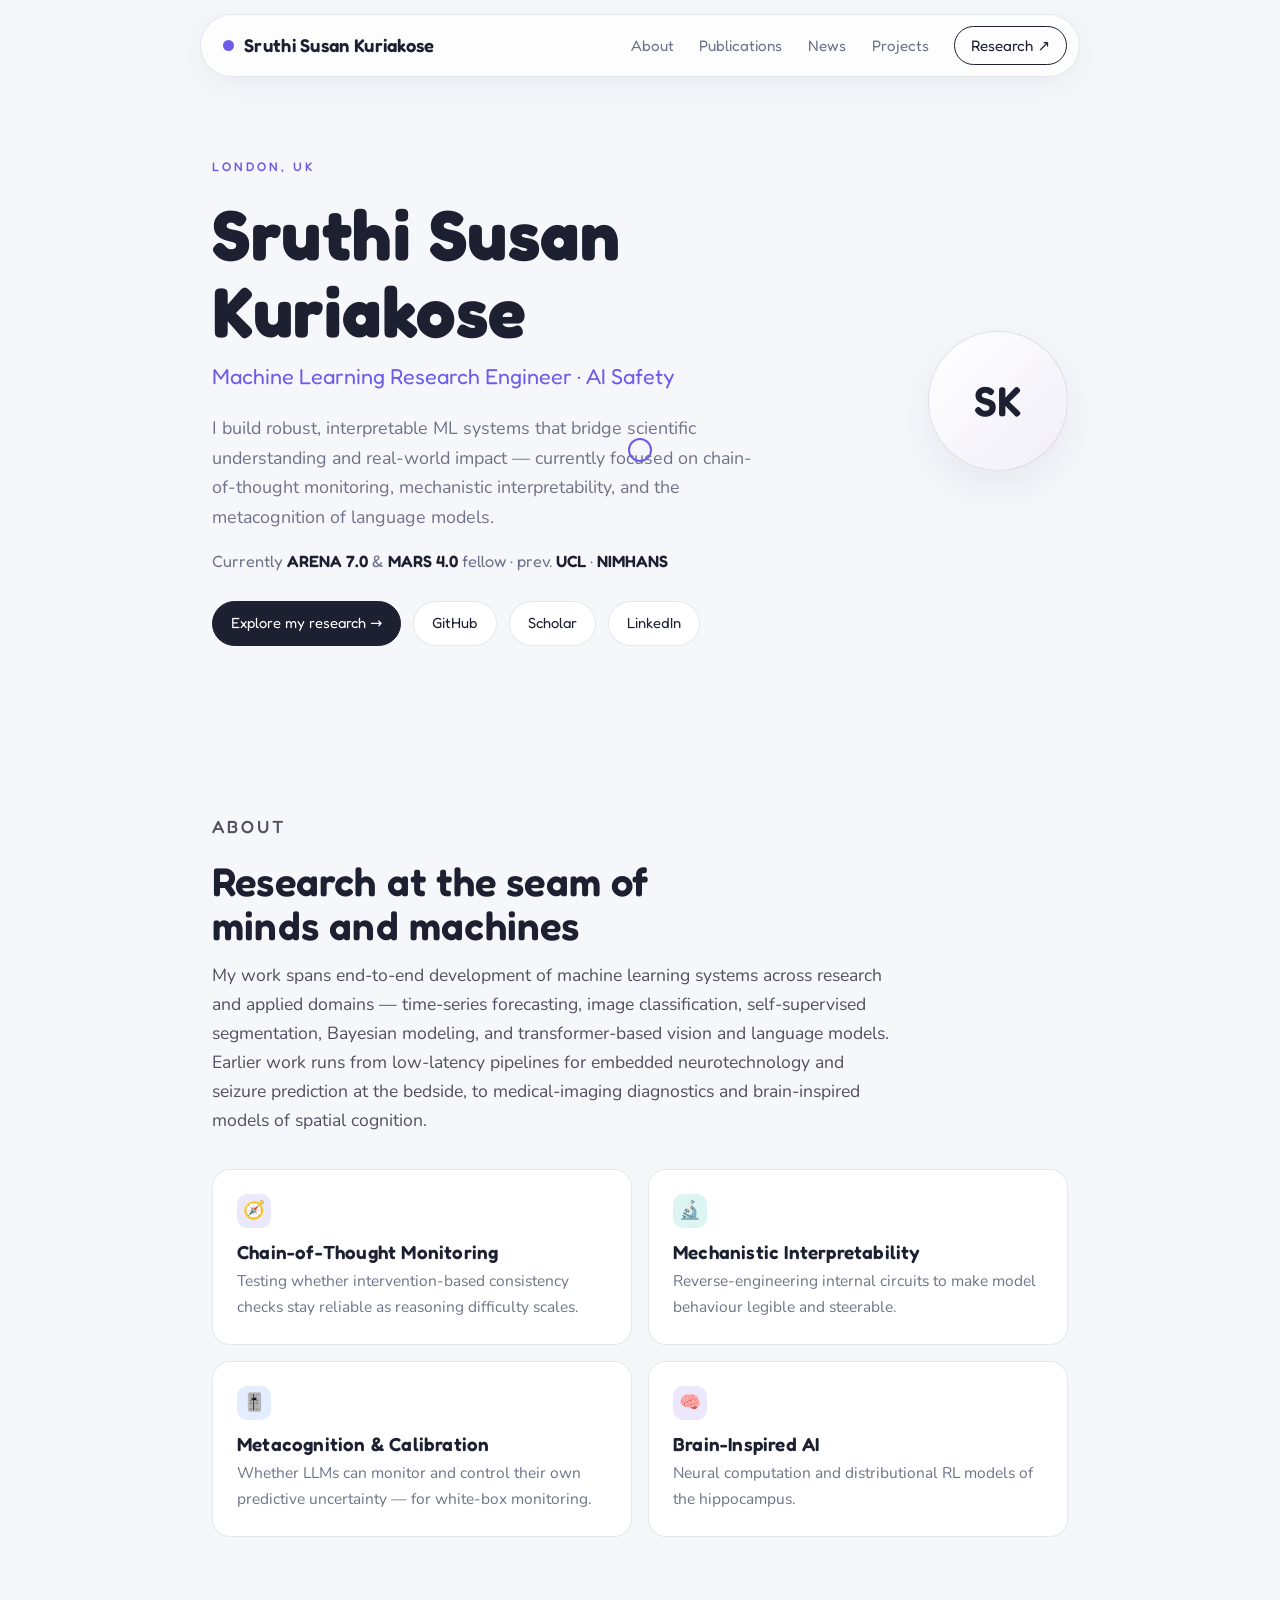
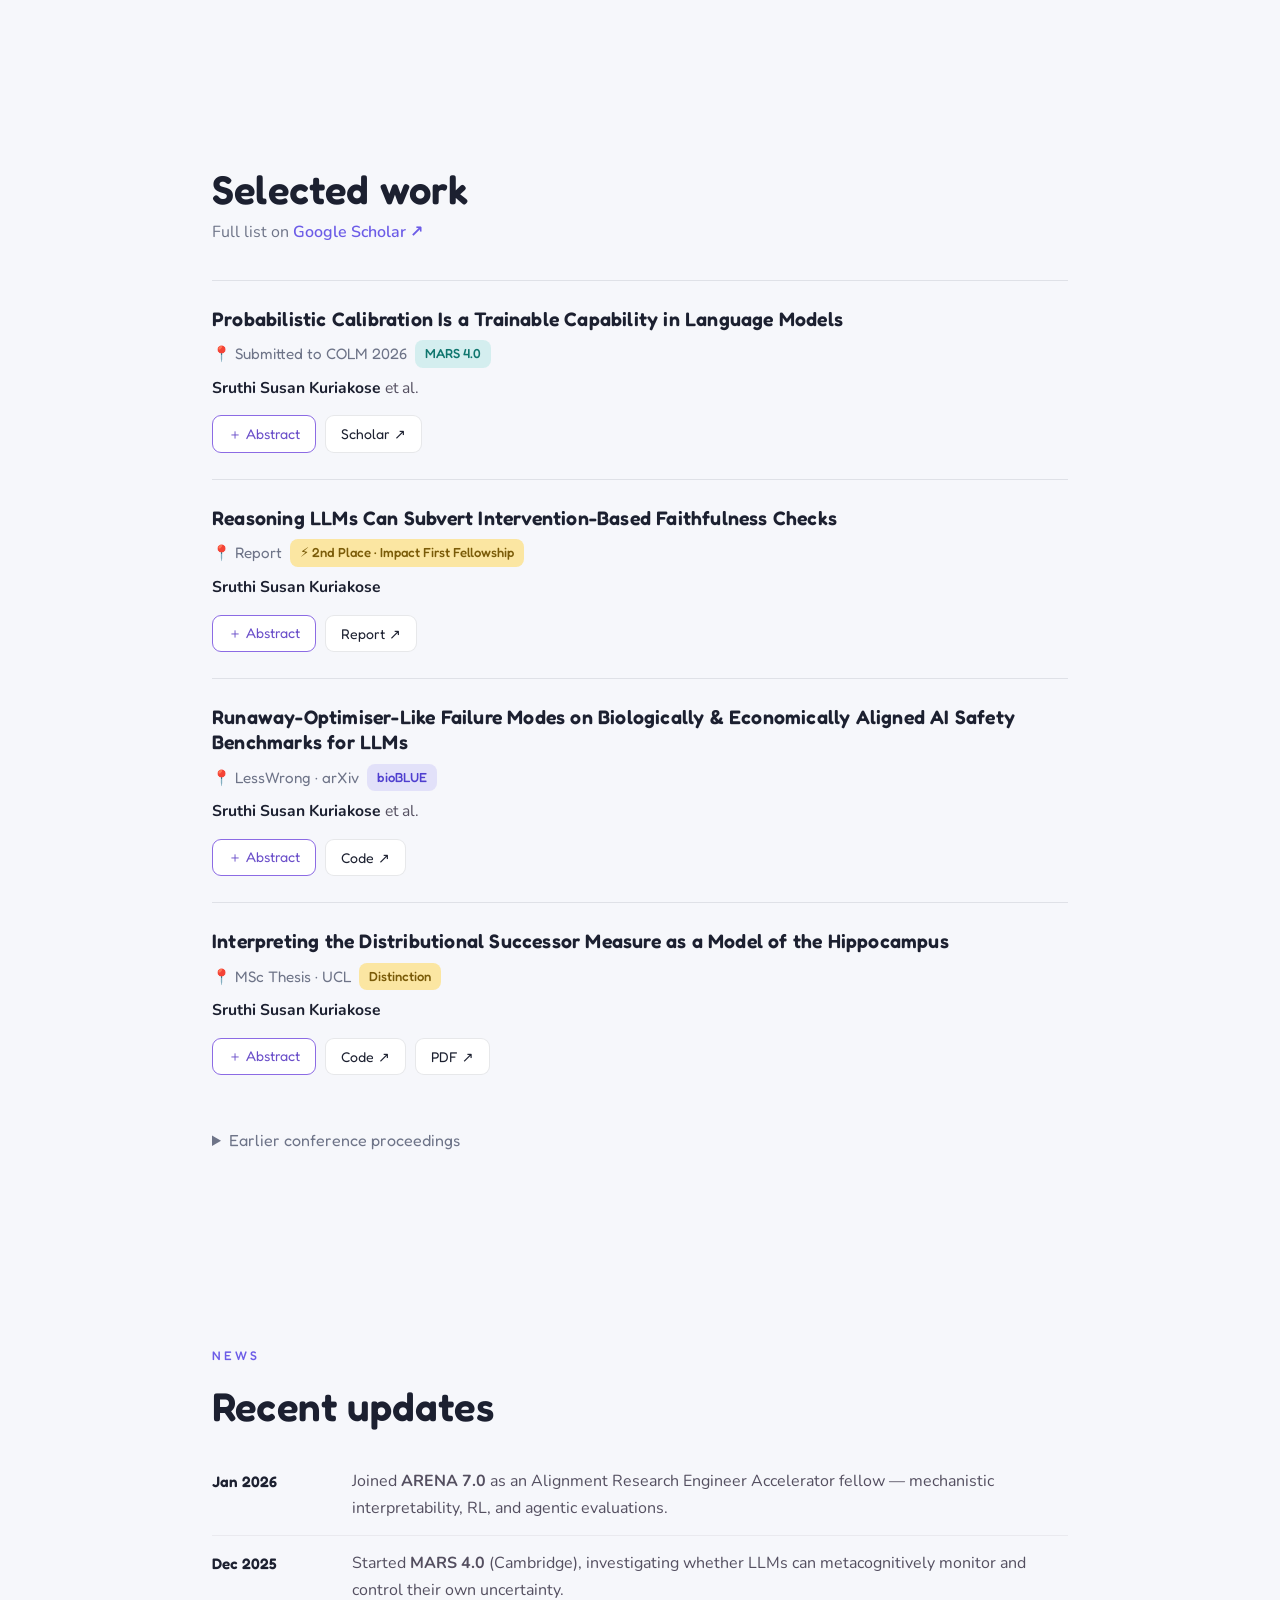
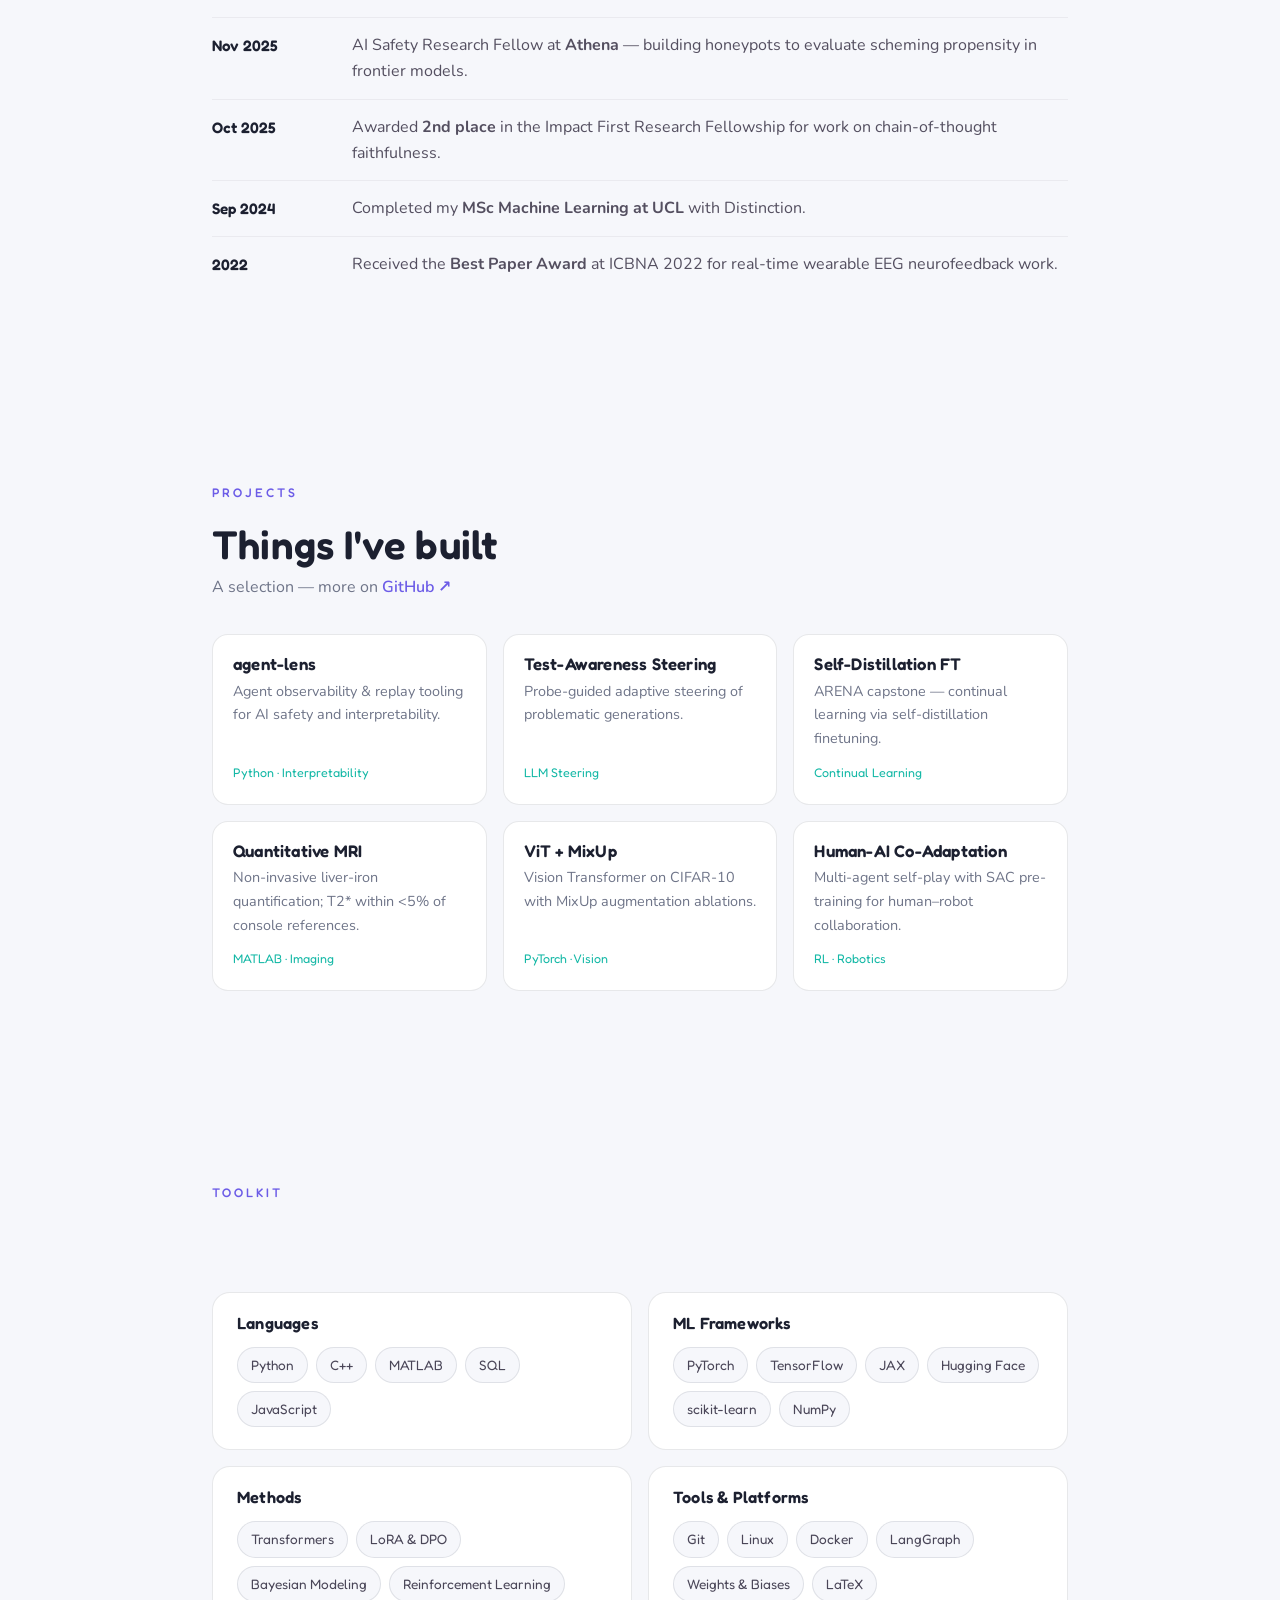
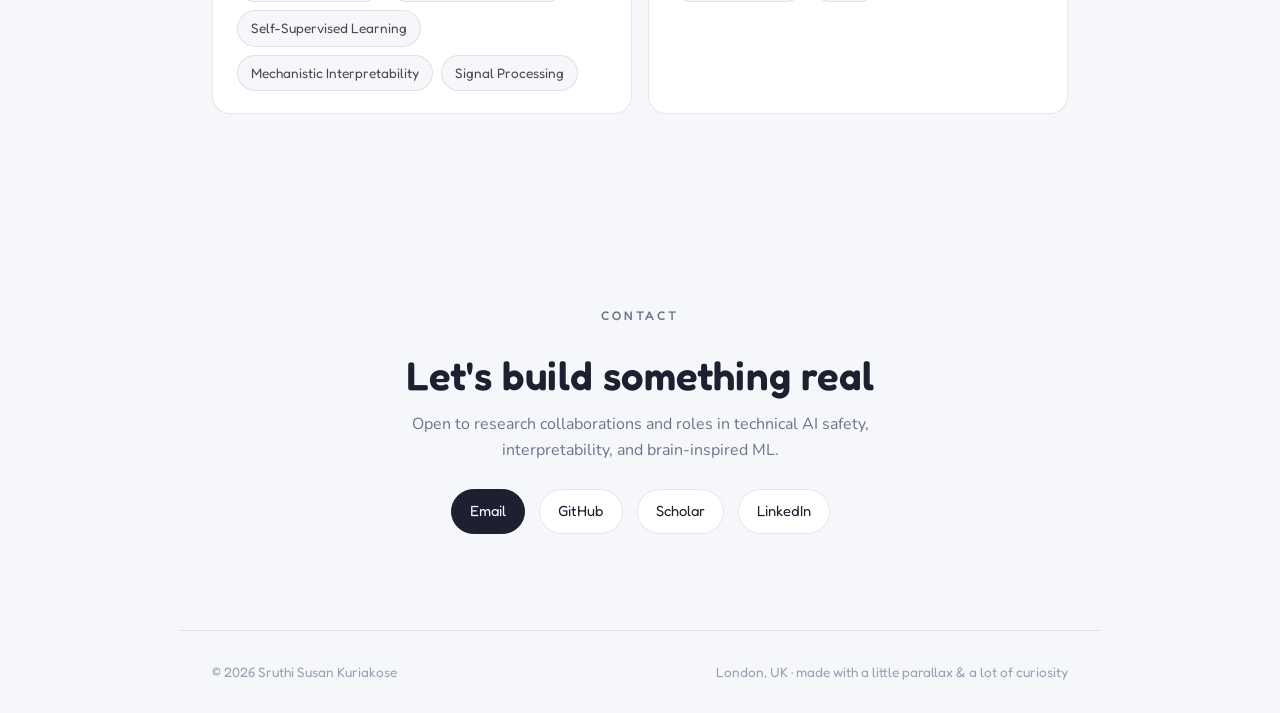
==== commit 057a0f66: "Recolor: cool off-white background + indigo/teal/blue accents Replace the warm cream/coral scheme wi" ====
--- a/index.html
+++ b/index.html
@@ -64,16 +64,16 @@
       the bedside, to medical-imaging diagnostics and brain-inspired models of spatial cognition.</p>
 
     <div class="interest-grid">
-      <article class="interest reveal"><div class="ico" style="background:rgba(244,121,91,.15)">🧭</div>
+      <article class="interest reveal"><div class="ico" style="background:rgba(108,92,231,.14)">🧭</div>
         <h3>Chain-of-Thought Monitoring</h3>
         <p>Testing whether intervention-based consistency checks stay reliable as reasoning difficulty scales.</p></article>
-      <article class="interest reveal"><div class="ico" style="background:rgba(43,179,163,.15)">🔬</div>
+      <article class="interest reveal"><div class="ico" style="background:rgba(20,184,166,.15)">🔬</div>
         <h3>Mechanistic Interpretability</h3>
         <p>Reverse-engineering internal circuits to make model behaviour legible and steerable.</p></article>
-      <article class="interest reveal"><div class="ico" style="background:rgba(140,107,228,.15)">🎚️</div>
+      <article class="interest reveal"><div class="ico" style="background:rgba(59,130,246,.14)">🎚️</div>
         <h3>Metacognition &amp; Calibration</h3>
         <p>Whether LLMs can monitor and control their own predictive uncertainty — for white-box monitoring.</p></article>
-      <article class="interest reveal"><div class="ico" style="background:rgba(251,196,71,.22)">🧠</div>
+      <article class="interest reveal"><div class="ico" style="background:rgba(140,107,228,.16)">🧠</div>
         <h3>Brain-Inspired AI</h3>
         <p>Neural computation and distributional RL models of the hippocampus.</p></article>
     </div>
--- a/css/style.css
+++ b/css/style.css
@@ -2,17 +2,18 @@
    Sruthi Susan Kuriakose — clean, light, friendly portfolio
    ============================================================ */
 :root{
-  --cream:#FBFAF5;
+  --cream:#F6F7FB;          /* cool off-white page background (not yellow) */
   --paper:#ffffff;
-  --ink:#2B2D42;
-  --muted:#8A8398;
-  --soft:#b3adbd;
-  --coral:#F4795B;
-  --teal:#2BB3A3;
+  --ink:#1C2030;            /* cool near-black */
+  --muted:#6E7488;
+  --soft:#9aa0b4;
+  --coral:#6C5CE7;          /* primary accent — indigo (kept the var name for simplicity) */
+  --teal:#14B8A6;
   --violet:#8C6BE4;
-  --line:rgba(43,45,66,.10);
-  --line-2:rgba(43,45,66,.06);
-  --amber:#FBE6A2;
+  --blue:#3B82F6;
+  --line:rgba(28,32,48,.10);
+  --line-2:rgba(28,32,48,.055);
+  --amber:#FBE6A2;          /* reserved for award badges only */
   --font-display:'Fredoka',system-ui,sans-serif;
   --font-body:'Nunito',system-ui,sans-serif;
   --maxw:920px;
@@ -102,15 +103,15 @@
 .pub .venue{margin:8px 0;display:flex;flex-wrap:wrap;gap:8px;align-items:center;font-size:.95rem;color:var(--muted);font-family:var(--font-display);}
 .badge{font-family:var(--font-display);font-weight:500;font-size:.82rem;padding:3px 10px;border-radius:8px;}
 .badge.amber{background:var(--amber);color:#7a5b08;}
-.badge.coral{background:rgba(244,121,91,.15);color:#c4452a;}
-.badge.teal{background:rgba(43,179,163,.15);color:#147a6e;}
+.badge.coral{background:rgba(108,92,231,.14);color:#4f3fcf;}
+.badge.teal{background:rgba(20,184,166,.15);color:#0f766e;}
 .authors{font-size:.98rem;color:#544f60;margin:6px 0 14px;}
 .authors .me{font-weight:700;color:var(--ink);}
 .btn-row{display:flex;flex-wrap:wrap;gap:9px;}
 .lbtn{font-family:var(--font-display);font-weight:400;font-size:.88rem;border:1.5px solid var(--line);
   background:var(--paper);padding:6px 15px;border-radius:9px;color:var(--ink);cursor:pointer;
   transition:border-color .2s,background .2s,transform .2s;display:inline-flex;align-items:center;gap:6px;}
-.lbtn:hover{border-color:var(--coral);background:rgba(244,121,91,.06);transform:translateY(-1px);}
+.lbtn:hover{border-color:var(--coral);background:rgba(108,92,231,.07);transform:translateY(-1px);}
 .lbtn.abstract{border-color:var(--violet);color:#6a4ec9;}
 .lbtn.abstract:hover{background:rgba(140,107,228,.08);}
 
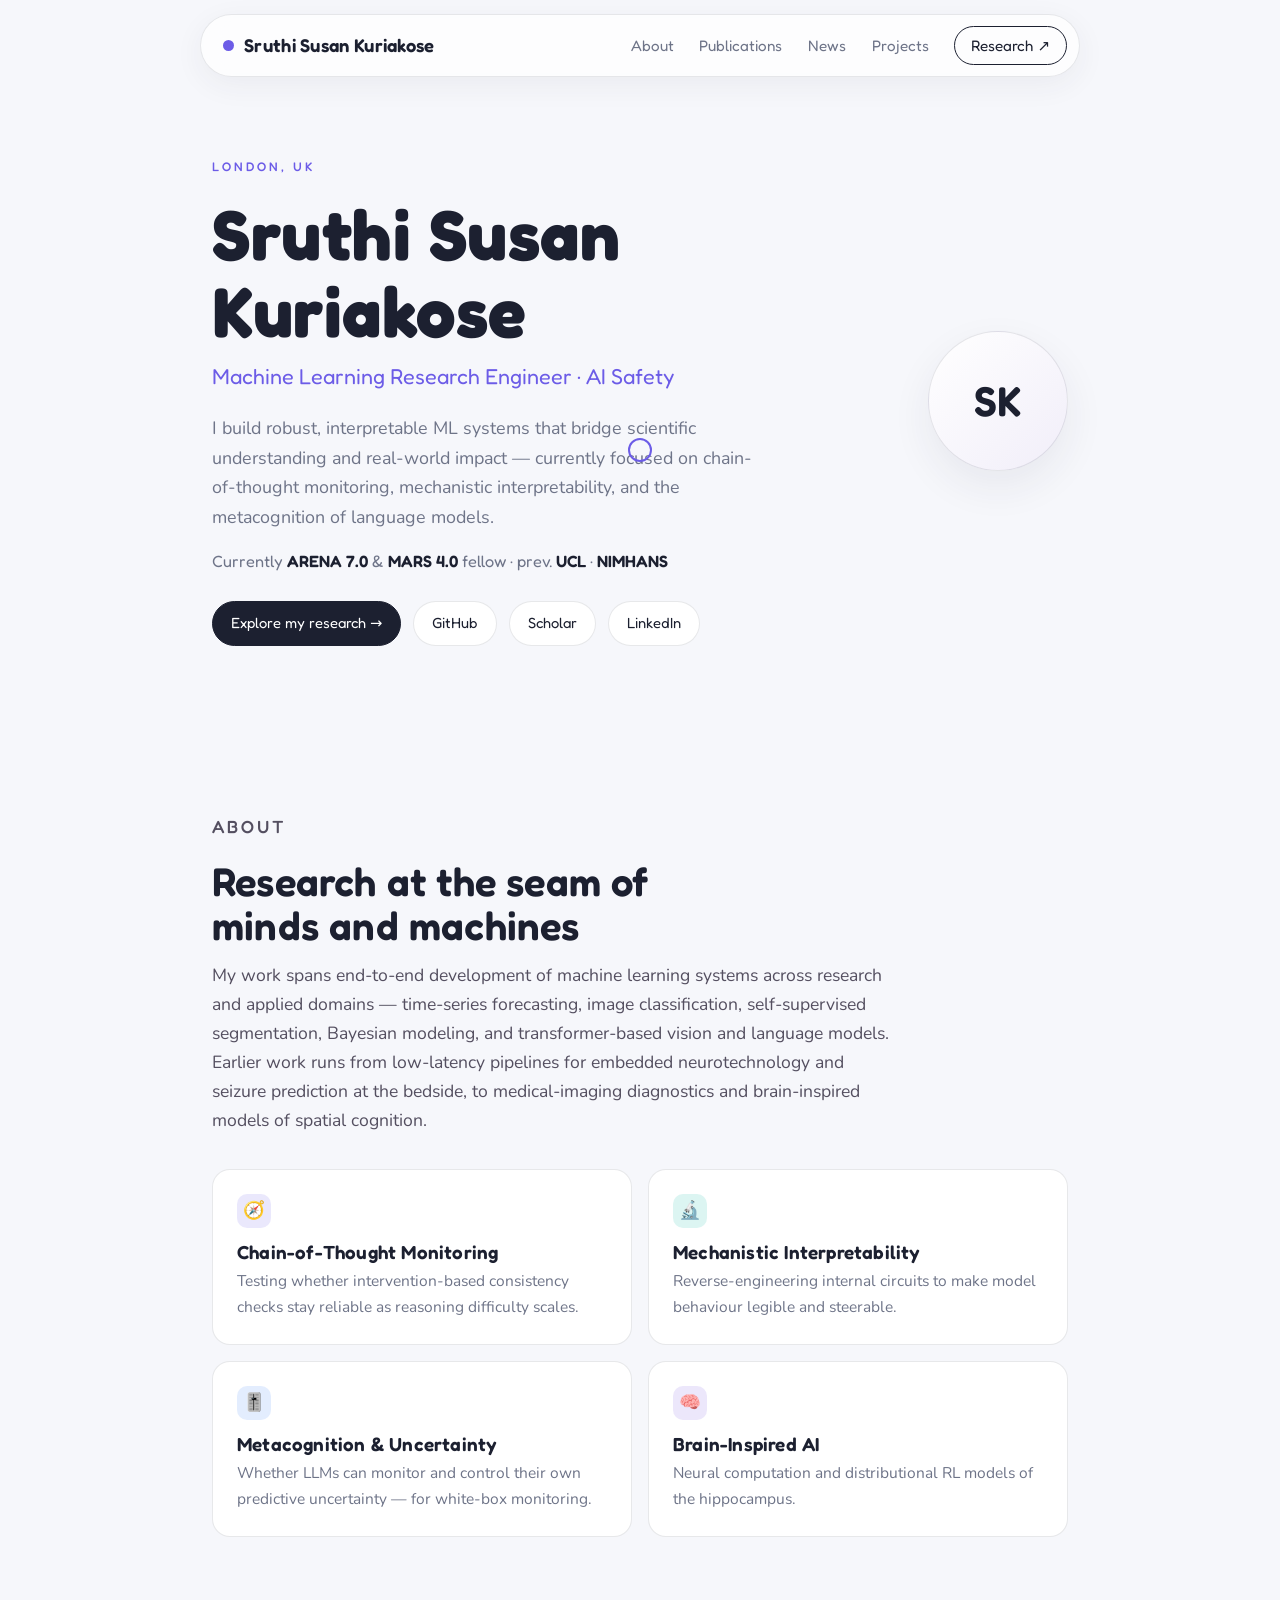
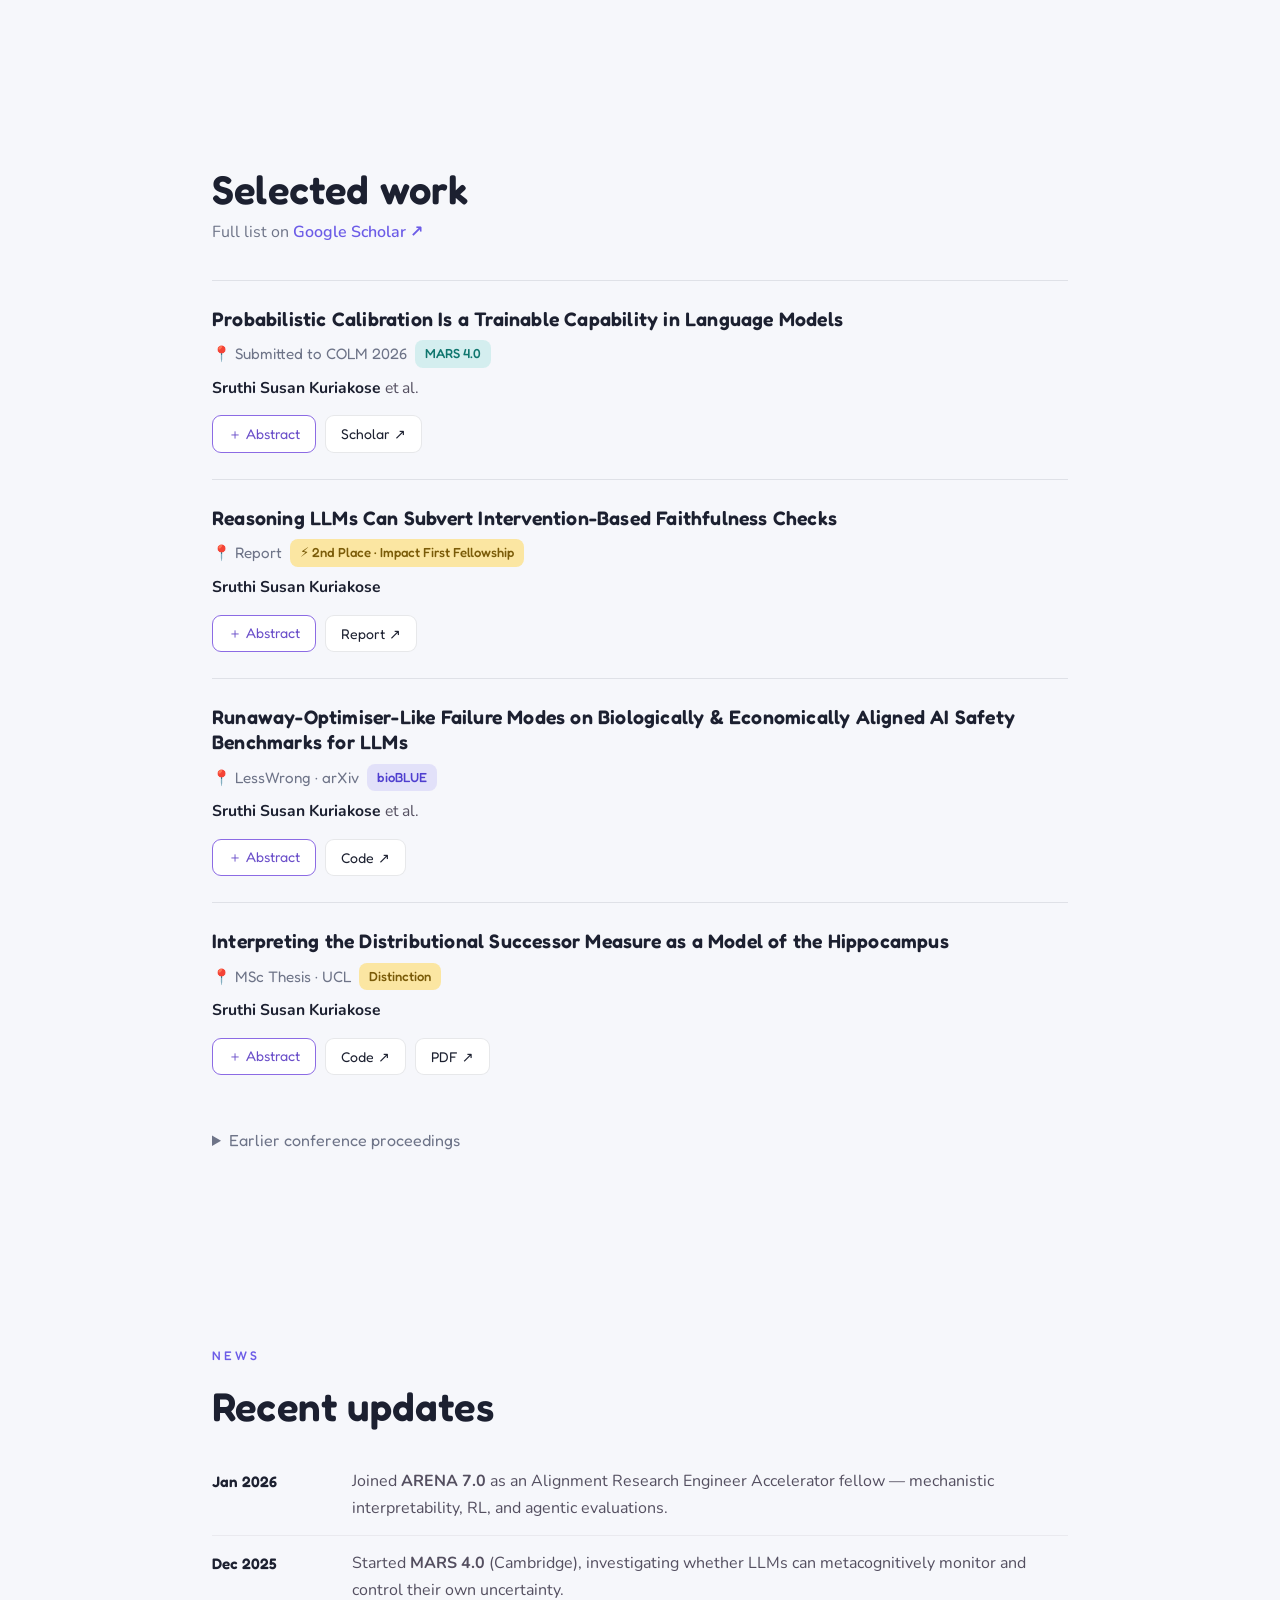
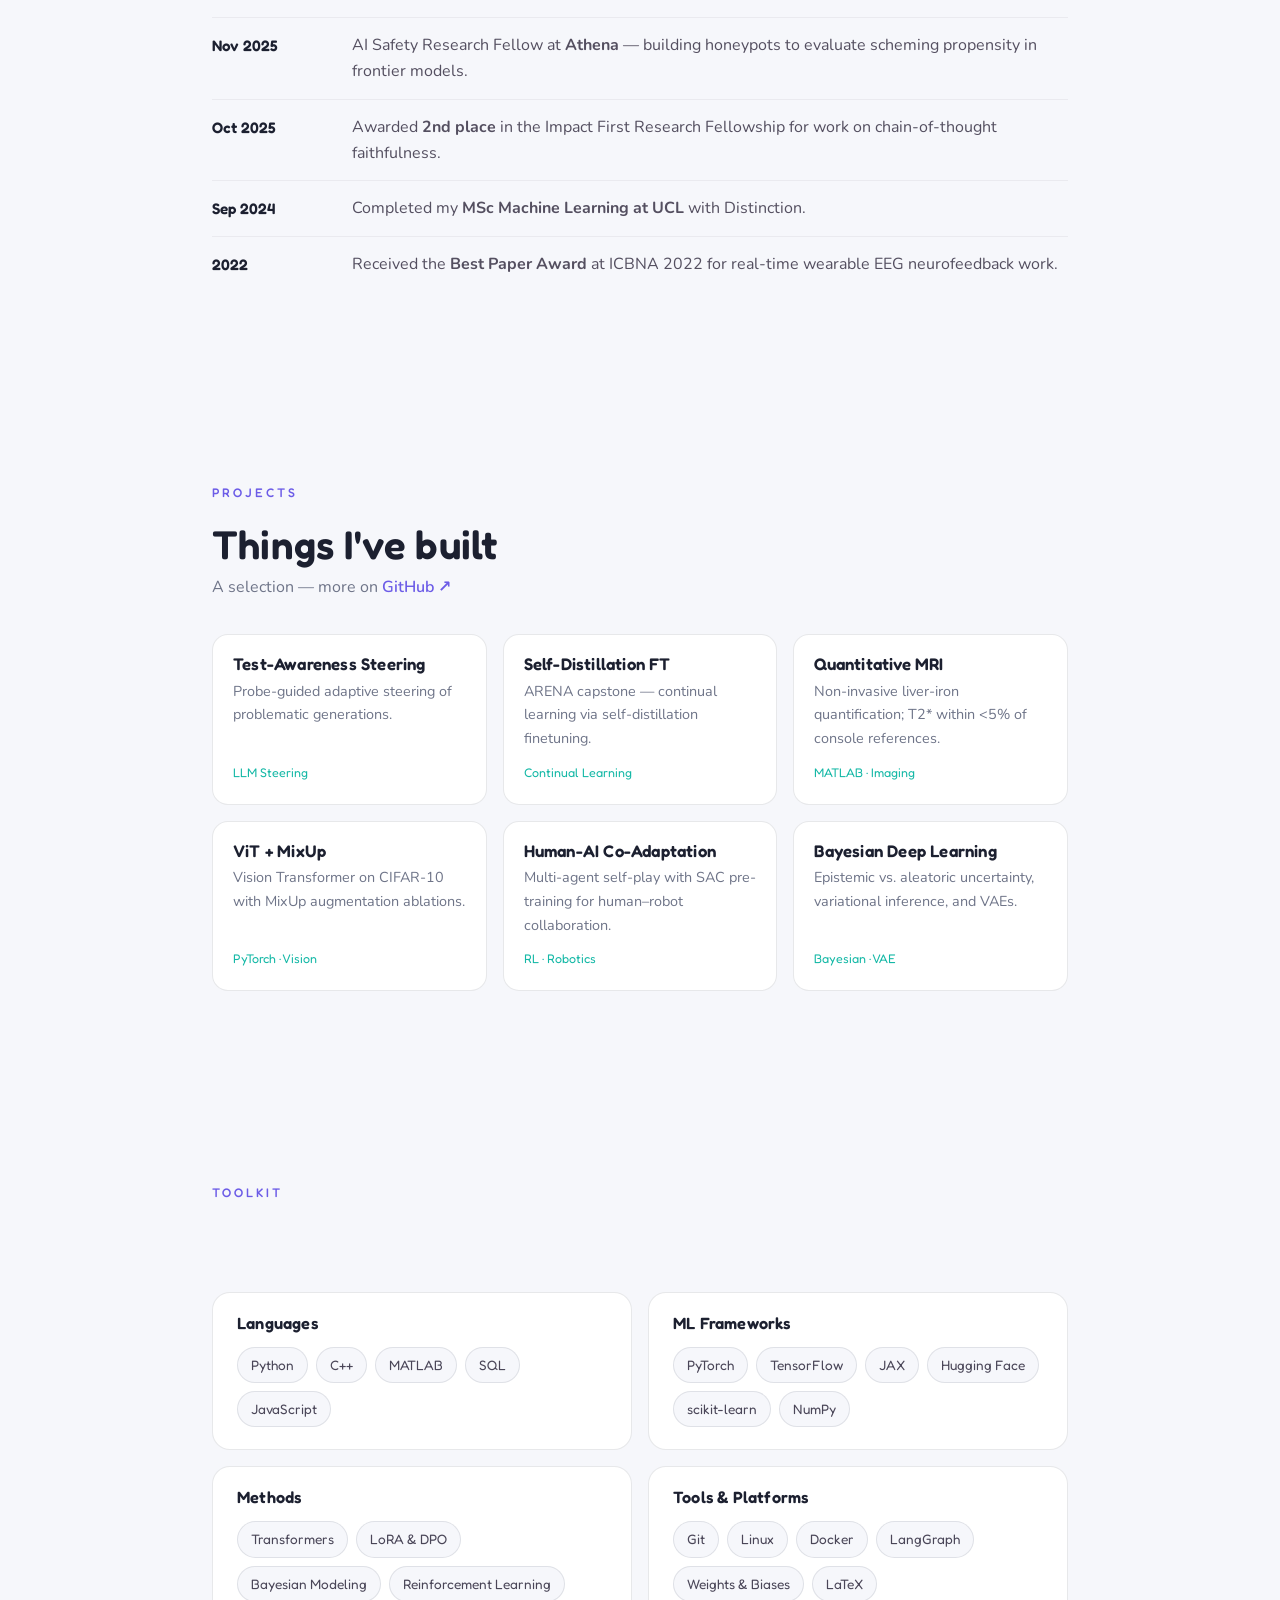
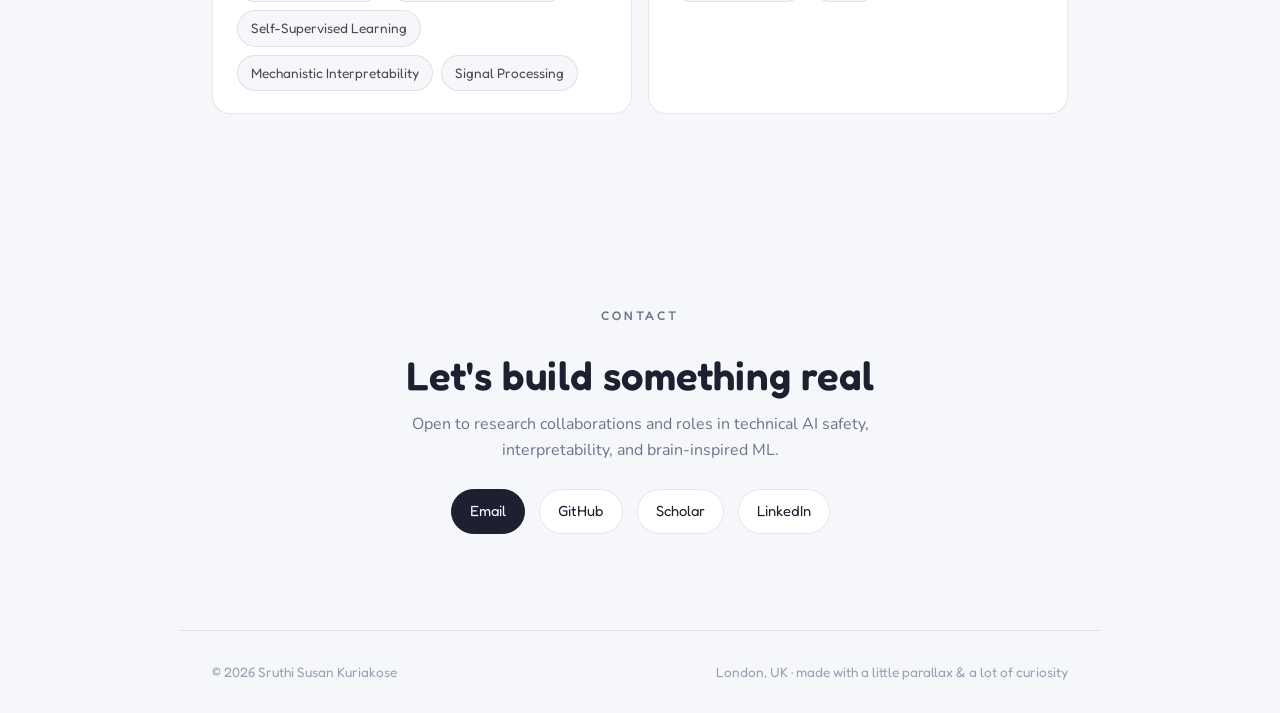
==== commit b8220a96: "Rework research map: accurate CV concepts, Muted palette, lowercase title - Rebuild map around real " ====
--- a/index.html
+++ b/index.html
@@ -71,7 +71,7 @@
         <h3>Mechanistic Interpretability</h3>
         <p>Reverse-engineering internal circuits to make model behaviour legible and steerable.</p></article>
       <article class="interest reveal"><div class="ico" style="background:rgba(59,130,246,.14)">🎚️</div>
-        <h3>Metacognition &amp; Calibration</h3>
+        <h3>Metacognition &amp; Uncertainty</h3>
         <p>Whether LLMs can monitor and control their own predictive uncertainty — for white-box monitoring.</p></article>
       <article class="interest reveal"><div class="ico" style="background:rgba(140,107,228,.16)">🧠</div>
         <h3>Brain-Inspired AI</h3>
@@ -158,12 +158,12 @@
     <h2 class="sec-title reveal">Things I've built</h2>
     <p class="sec-intro reveal">A selection — more on <a href="https://github.com/sruthi-sk" target="_blank" rel="noopener" style="color:var(--coral);font-weight:600;">GitHub ↗</a></p>
     <div class="proj-grid">
-      <a class="proj reveal" href="https://github.com/sruthi-sk/agent-lens" target="_blank" rel="noopener"><h3>agent-lens</h3><p>Agent observability &amp; replay tooling for AI safety and interpretability.</p><span class="ptag">Python · Interpretability</span></a>
       <a class="proj reveal" href="https://github.com/sruthi-sk/Test_Awareness_Steering" target="_blank" rel="noopener"><h3>Test-Awareness Steering</h3><p>Probe-guided adaptive steering of problematic generations.</p><span class="ptag">LLM Steering</span></a>
       <a class="proj reveal" href="https://github.com/sruthi-sk/sdft-arena" target="_blank" rel="noopener"><h3>Self-Distillation FT</h3><p>ARENA capstone — continual learning via self-distillation finetuning.</p><span class="ptag">Continual Learning</span></a>
       <a class="proj reveal" href="https://github.com/sruthi-sk/MRI-Iron-estimation" target="_blank" rel="noopener"><h3>Quantitative MRI</h3><p>Non-invasive liver-iron quantification; T2* within &lt;5% of console references.</p><span class="ptag">MATLAB · Imaging</span></a>
       <a class="proj reveal" href="https://github.com/sruthi-sk/vi-transformer-mixup-regression" target="_blank" rel="noopener"><h3>ViT + MixUp</h3><p>Vision Transformer on CIFAR-10 with MixUp augmentation ablations.</p><span class="ptag">PyTorch · Vision</span></a>
       <a class="proj reveal" href="https://github.com/sruthi-sk/RILI_co-adaptation" target="_blank" rel="noopener"><h3>Human-AI Co-Adaptation</h3><p>Multi-agent self-play with SAC pre-training for human–robot collaboration.</p><span class="ptag">RL · Robotics</span></a>
+      <a class="proj reveal" href="https://github.com/sruthi-sk/bayesian-dl" target="_blank" rel="noopener"><h3>Bayesian Deep Learning</h3><p>Epistemic vs. aleatoric uncertainty, variational inference, and VAEs.</p><span class="ptag">Bayesian · VAE</span></a>
     </div>
   </section>
 
@@ -209,7 +209,7 @@
     <button class="modal-close" data-close>×</button>
     <h3>Probabilistic Calibration Is a Trainable Capability in Language Models</h3>
     <div class="venue">📍 Submitted to COLM 2026 · MARS 4.0</div>
-    <p class="abstract">We ask whether predictive calibration in language models is a capability that can be deliberately trained, rather than an emergent side-effect. Working in the MARS programme, this line investigates whether LLMs can metacognitively monitor and control their own predictive uncertainty and internal probability distributions — with direct relevance to alignment and white-box monitoring.</p>
+    <p class="abstract">We ask whether predictive calibration in language models is a capability that can be deliberately trained, rather than an emergent side-effect — studying how training objectives and finetuning shape a model's calibration and the reliability of its probability estimates, with relevance to alignment and white-box monitoring.</p>
     <a class="lbtn" href="https://scholar.google.com/citations?hl=en&user=Ra47vbkAAAAJ" target="_blank" rel="noopener">Google Scholar ↗</a>
   </div>
 </div>
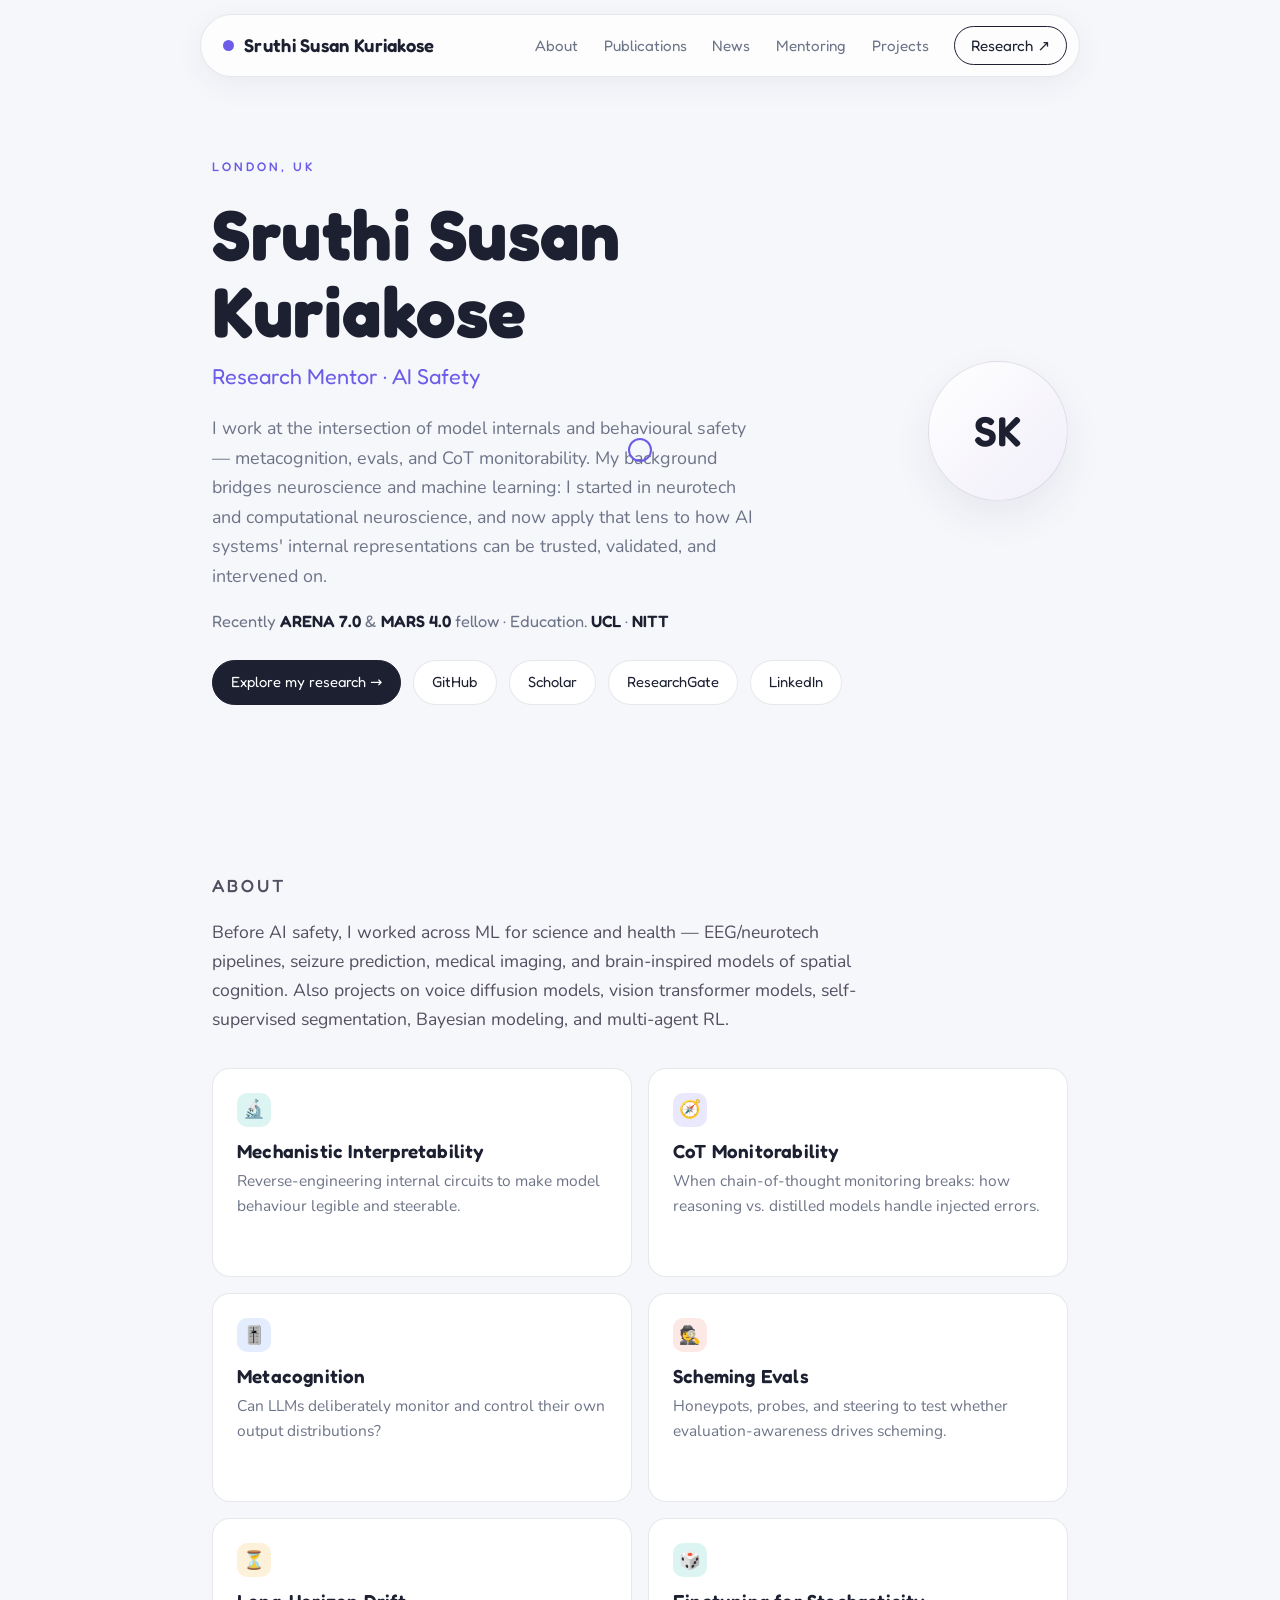
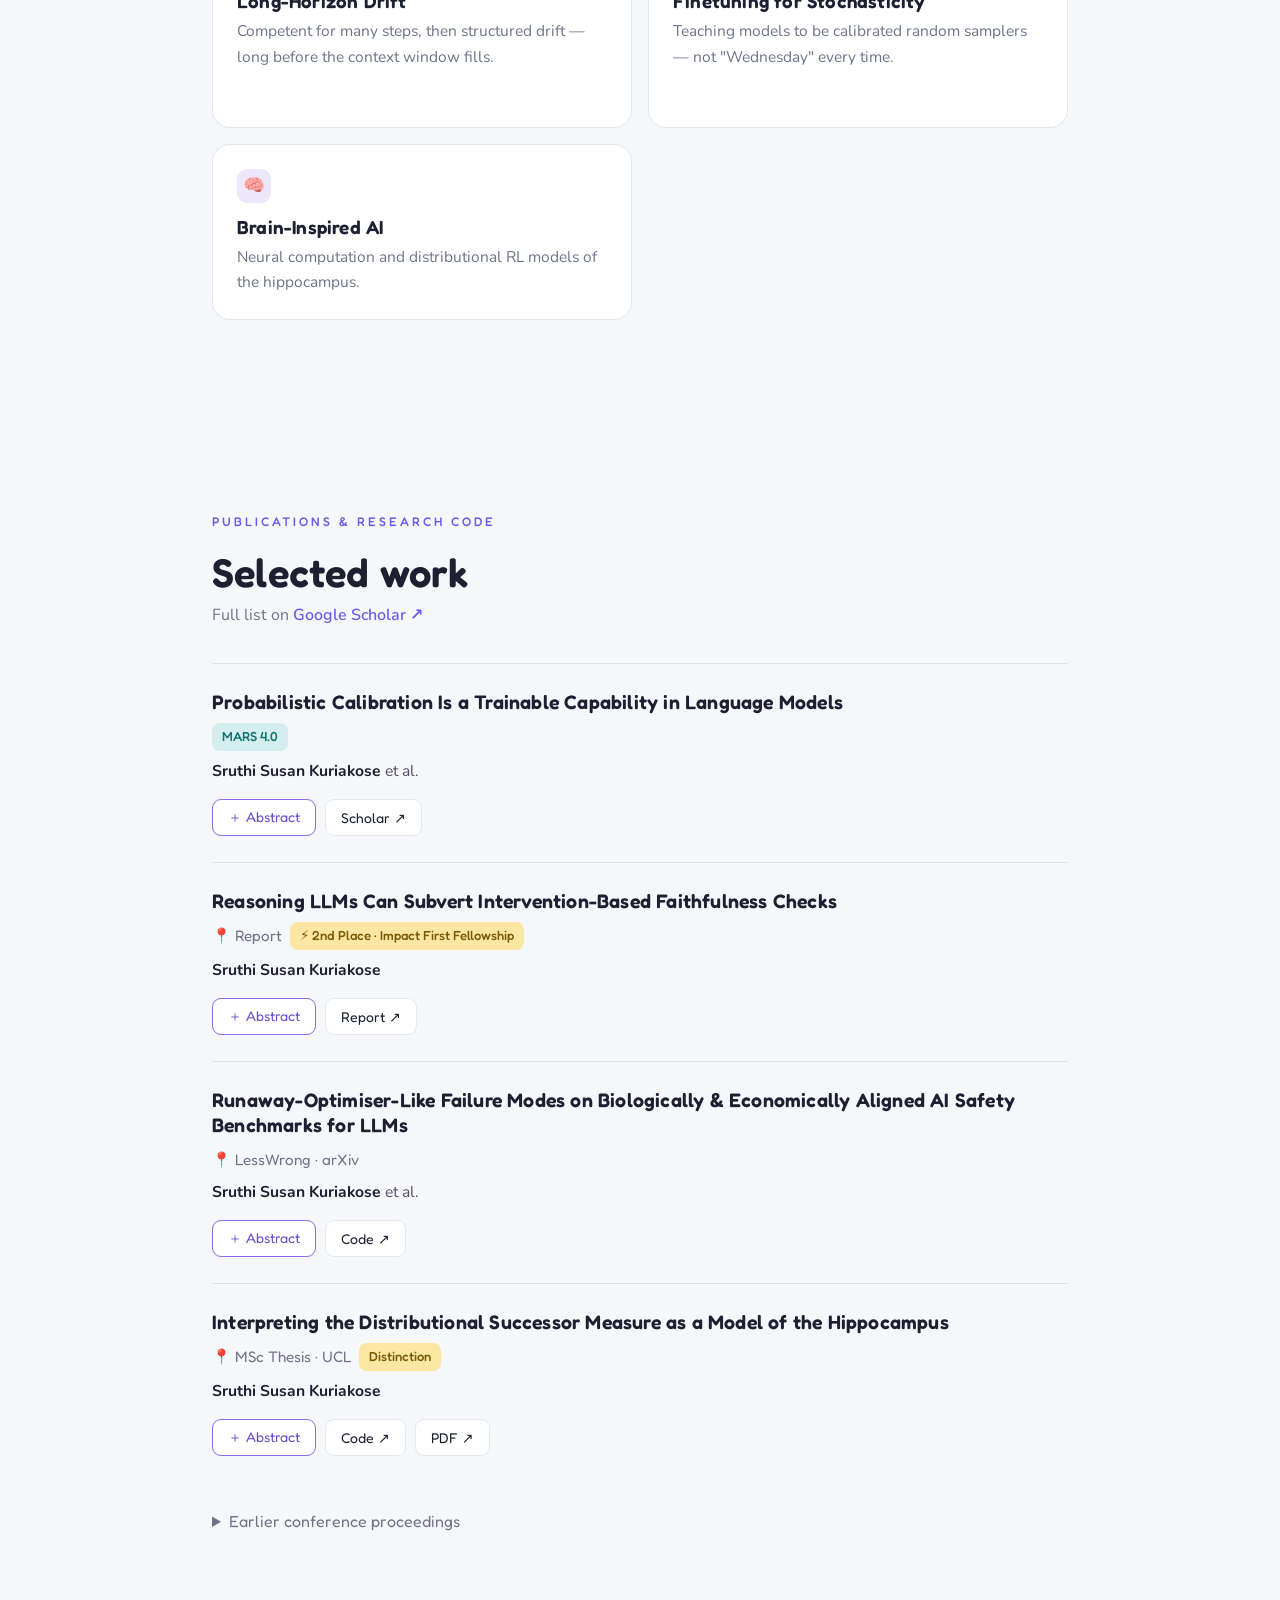
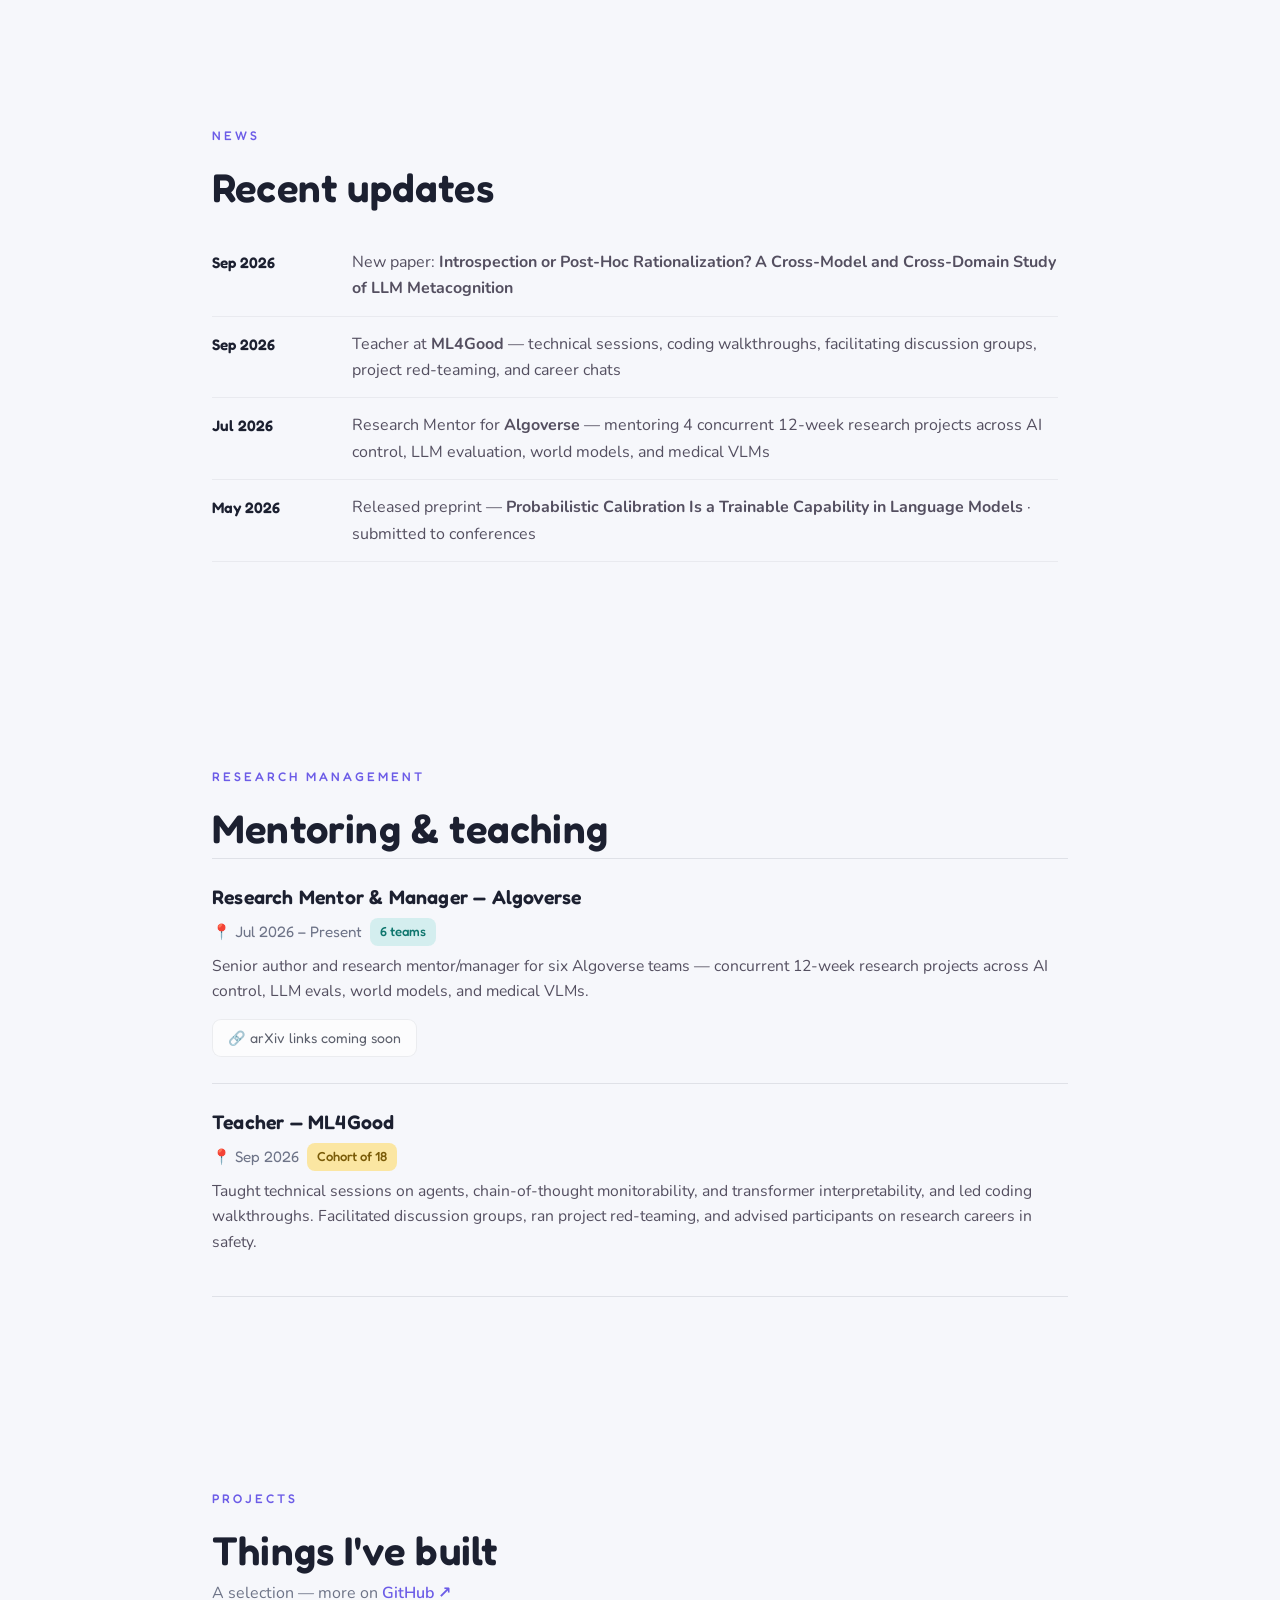
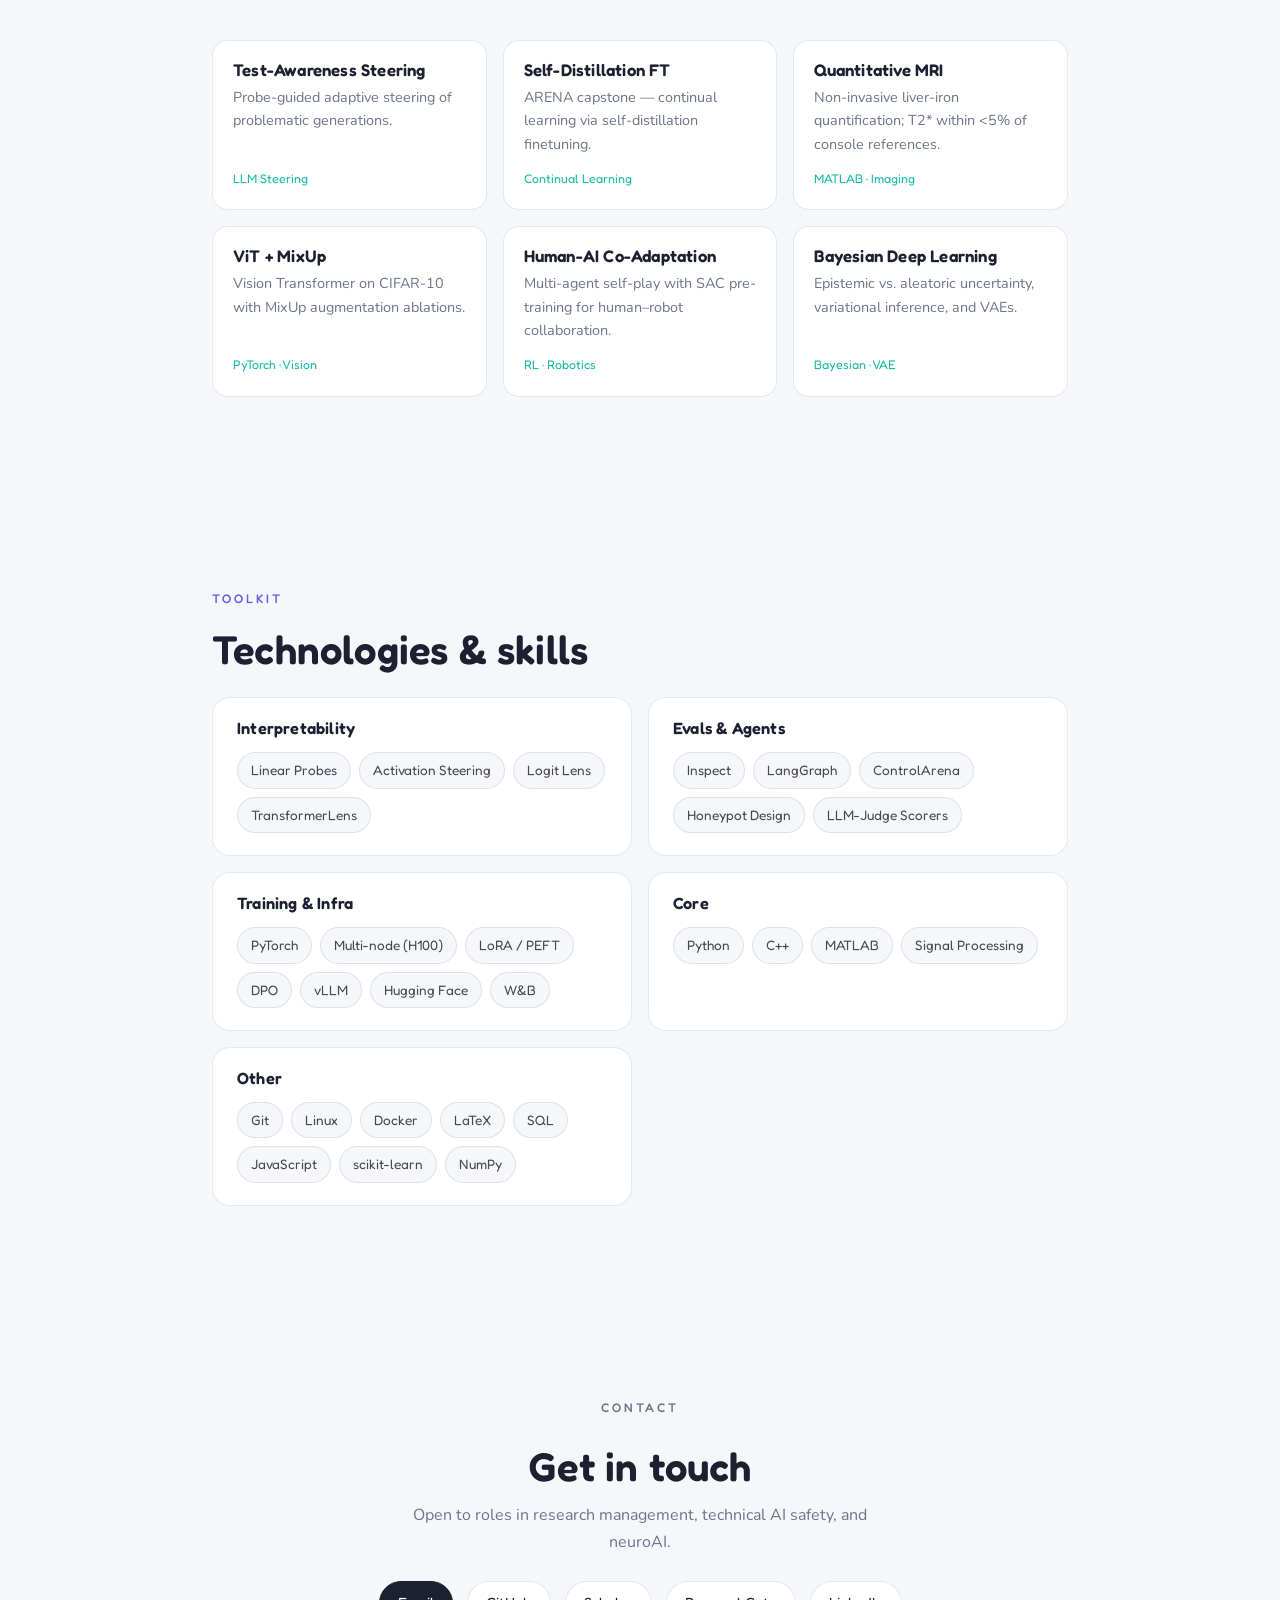
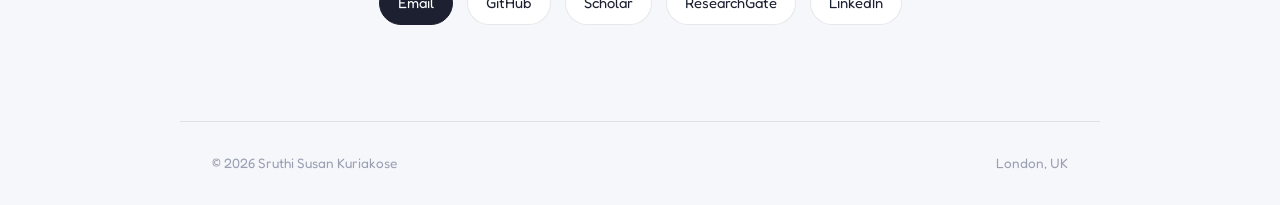
==== commit 8e17392d: "Sync with live site and add research-management updates Sync index/css/js with the current Sruthi-sk" ====
--- a/index.html
+++ b/index.html
@@ -3,8 +3,8 @@
 <head>
 <meta charset="UTF-8"/>
 <meta name="viewport" content="width=device-width, initial-scale=1.0"/>
-<meta name="description" content="Sruthi Susan Kuriakose — Machine Learning Research Engineer working on AI safety, interpretability, and brain-inspired AI."/>
-<title>Sruthi Susan Kuriakose · ML Research Engineer · AI Safety</title>
+<meta name="description" content="Sruthi Susan Kuriakose — Research mentor and machine learning researcher working on AI safety, interpretability, and brain-inspired AI."/>
+<title>Sruthi Susan Kuriakose · Research Mentor · AI Safety</title>
 <link rel="preconnect" href="https://fonts.googleapis.com"/>
 <link rel="preconnect" href="https://fonts.gstatic.com" crossorigin/>
 <link href="https://fonts.googleapis.com/css2?family=Fredoka:wght@400;500;600;700&family=Nunito:wght@400;600;700;800&display=swap" rel="stylesheet"/>
@@ -21,6 +21,7 @@
     <a href="#about">About</a>
     <a href="#publications">Publications</a>
     <a href="#news">News</a>
+    <a href="#mentoring">Mentoring</a>
     <a href="#projects">Projects</a>
     <a href="research.html" class="cta" data-mag>Research ↗</a>
   </nav>
@@ -32,15 +33,18 @@
     <div>
       <p class="eyebrow reveal">London, UK</p>
       <h1 class="reveal">Sruthi Susan<br>Kuriakose</h1>
-      <p class="role reveal">Machine Learning Research Engineer · AI Safety</p>
-      <p class="intro reveal">I build robust, interpretable ML systems that bridge scientific
-        understanding and real-world impact — currently focused on chain-of-thought
-        monitoring, mechanistic interpretability, and the metacognition of language models.</p>
-      <p class="now reveal">Currently <b>ARENA 7.0</b> &amp; <b>MARS 4.0</b> fellow · prev. <b>UCL</b> · <b>NIMHANS</b></p>
+      <p class="role reveal">Research Mentor · AI Safety</p>
+      <p class="intro reveal">I work at the intersection of model internals and behavioural safety —
+        metacognition, evals, and CoT monitorability. My background bridges
+        neuroscience and machine learning: I started in neurotech and computational neuroscience,
+        and now apply that lens to how AI systems' internal representations can be trusted,
+        validated, and intervened on.</p>
+      <p class="now reveal">Recently <b>ARENA 7.0</b> &amp; <b>MARS 4.0</b> fellow · Education. <b>UCL</b> · <b>NITT</b></p>
       <div class="hero-links reveal">
         <a href="research.html" class="chip primary" data-mag>Explore my research →</a>
         <a href="https://github.com/sruthi-sk" target="_blank" rel="noopener" class="chip" data-mag>GitHub</a>
         <a href="https://scholar.google.com/citations?hl=en&user=Ra47vbkAAAAJ" target="_blank" rel="noopener" class="chip" data-mag>Scholar</a>
+        <a href="https://www.researchgate.net/profile/Sruthi-Kuriakose-3" target="_blank" rel="noopener" class="chip" data-mag>ResearchGate</a>
         <a href="https://www.linkedin.com/in/sruthikuriakose" target="_blank" rel="noopener" class="chip" data-mag>LinkedIn</a>
       </div>
     </div>
@@ -56,27 +60,40 @@
   <!-- ABOUT -->
   <section class="about" id="about">
     <p class="eyebrow reveal">About</p>
-    <h2 class="sec-title reveal">Research at the seam of<br>minds and machines</h2>
-    <p class="reveal" style="margin-top:14px;">My work spans end-to-end development of machine learning systems
-      across research and applied domains — time-series forecasting, image classification,
-      self-supervised segmentation, Bayesian modeling, and transformer-based vision and language models.
-      Earlier work runs from low-latency pipelines for embedded neurotechnology and seizure prediction at
-      the bedside, to medical-imaging diagnostics and brain-inspired models of spatial cognition.</p>
+    <p class="reveal" style="margin-top:14px;">Before AI safety, I worked across ML for science and health —
+      EEG/neurotech pipelines, seizure prediction, medical imaging, and brain-inspired models of spatial
+      cognition. Also projects on voice diffusion models, vision transformer models, self-supervised
+      segmentation, Bayesian modeling, and multi-agent RL.</p>
 
     <div class="interest-grid">
-      <article class="interest reveal"><div class="ico" style="background:rgba(108,92,231,.14)">🧭</div>
-        <h3>Chain-of-Thought Monitoring</h3>
-        <p>Testing whether intervention-based consistency checks stay reliable as reasoning difficulty scales.</p></article>
       <article class="interest reveal"><div class="ico" style="background:rgba(20,184,166,.15)">🔬</div>
         <h3>Mechanistic Interpretability</h3>
         <p>Reverse-engineering internal circuits to make model behaviour legible and steerable.</p></article>
-      <article class="interest reveal"><div class="ico" style="background:rgba(59,130,246,.14)">🎚️</div>
-        <h3>Metacognition &amp; Uncertainty</h3>
-        <p>Whether LLMs can monitor and control their own predictive uncertainty — for white-box monitoring.</p></article>
+      <article class="interest reveal" data-modal="m-faith"><div class="ico" style="background:rgba(108,92,231,.14)">🧭</div>
+        <h3>CoT Monitorability</h3>
+        <p>When chain-of-thought monitoring breaks: how reasoning vs. distilled models handle injected errors.</p>
+        <span class="more">Read ↗</span></article>
+      <article class="interest reveal" data-modal="m-meta"><div class="ico" style="background:rgba(59,130,246,.14)">🎚️</div>
+        <h3>Metacognition</h3>
+        <p>Can LLMs deliberately monitor and control their own output distributions?</p>
+        <span class="more">Read ↗</span></article>
+      <article class="interest reveal" data-modal="m-scheme"><div class="ico" style="background:rgba(231,76,60,.13)">🕵️</div>
+        <h3>Scheming Evals</h3>
+        <p>Honeypots, probes, and steering to test whether evaluation-awareness drives scheming.</p>
+        <span class="more">Read ↗</span></article>
+      <article class="interest reveal" data-modal="m-bio"><div class="ico" style="background:rgba(245,158,11,.15)">⏳</div>
+        <h3>Long-Horizon Drift</h3>
+        <p>Competent for many steps, then structured drift — long before the context window fills.</p>
+        <span class="more">Read ↗</span></article>
+      <article class="interest reveal" data-modal="m-calib"><div class="ico" style="background:rgba(20,184,166,.15)">🎲</div>
+        <h3>Finetuning for Stochasticity</h3>
+        <p>Teaching models to be calibrated random samplers — not "Wednesday" every time. </p>
+        <span class="more">Read ↗</span></article>
       <article class="interest reveal"><div class="ico" style="background:rgba(140,107,228,.16)">🧠</div>
         <h3>Brain-Inspired AI</h3>
         <p>Neural computation and distributional RL models of the hippocampus.</p></article>
     </div>
+
   </section>
 
   <!-- PUBLICATIONS -->
@@ -87,7 +104,7 @@
 
     <article class="pub reveal">
       <h3>Probabilistic Calibration Is a Trainable Capability in Language Models</h3>
-      <div class="venue">📍 Submitted to COLM 2026 <span class="badge teal">MARS 4.0</span></div>
+      <div class="venue"><span class="badge teal">MARS 4.0</span></div>
       <p class="authors"><span class="me">Sruthi Susan Kuriakose</span> et al.</p>
       <div class="btn-row">
         <button class="lbtn abstract" data-modal="m-calib">＋ Abstract</button>
@@ -107,7 +124,9 @@
 
     <article class="pub reveal">
       <h3>Runaway-Optimiser-Like Failure Modes on Biologically &amp; Economically Aligned AI Safety Benchmarks for LLMs</h3>
-      <div class="venue">📍 LessWrong · arXiv <span class="badge coral">bioBLUE</span></div>
+      <div class="venue">📍 LessWrong · arXiv 
+      <!-- <span class="badge coral">bioBLUE</span> -->
+      </div>
       <p class="authors"><span class="me">Sruthi Susan Kuriakose</span> et al.</p>
       <div class="btn-row">
         <button class="lbtn abstract" data-modal="m-bio">＋ Abstract</button>
@@ -122,8 +141,7 @@
       <div class="btn-row">
         <button class="lbtn abstract" data-modal="m-dsm">＋ Abstract</button>
         <a class="lbtn" href="https://github.com/sruthi-sk/dsm-hippocampus" target="_blank" rel="noopener">Code ↗</a>
-        <!-- TODO: replace # with the thesis PDF link -->
-        <a class="lbtn" href="#" data-pdf>PDF ↗</a>
+        <a class="lbtn" href="https://github.com/Sruthi-sk/dsm-hippocampus/blob/main/MSc_Thesis_UCL.pdf" target="_blank" rel="noopener">PDF ↗</a>
       </div>
     </article>
 
@@ -143,13 +161,42 @@
     <p class="eyebrow reveal">News</p>
     <h2 class="sec-title reveal" style="margin-bottom:26px;">Recent updates</h2>
     <div class="news-list">
-      <div class="news-row reveal"><span class="news-date">Jan 2026</span><p>Joined <strong>ARENA 7.0</strong> as an Alignment Research Engineer Accelerator fellow — mechanistic interpretability, RL, and agentic evaluations.</p></div>
-      <div class="news-row reveal"><span class="news-date">Dec 2025</span><p>Started <strong>MARS 4.0</strong> (Cambridge), investigating whether LLMs can metacognitively monitor and control their own uncertainty.</p></div>
+      <div class="news-row reveal"><span class="news-date">Sep 2026</span><p>New paper: <strong>Introspection or Post-Hoc Rationalization? A Cross-Model and Cross-Domain Study of LLM Metacognition</strong></p></div>
+      <div class="news-row reveal"><span class="news-date">Sep 2026</span><p>Teacher at <strong>ML4Good</strong> — technical sessions, coding walkthroughs, facilitating discussion groups, project red-teaming, and career chats</p></div>
+      <div class="news-row reveal"><span class="news-date">Jul 2026</span><p>Research Mentor for <strong>Algoverse</strong> — mentoring 4 concurrent 12-week research projects across AI control, LLM evaluation, world models, and medical VLMs</p></div>
+      <div class="news-row reveal"><span class="news-date">May 2026</span><p>Released preprint — <strong>Probabilistic Calibration Is a Trainable Capability in Language Models</strong> · submitted to conferences</p></div>
+      <div class="news-row reveal"><span class="news-date">Apr 2026</span><p>Consultant at <strong>Canopy Labs</strong> building diffusion models for audio generation</p></div>
+      <div class="news-row reveal"><span class="news-date">Jan 2026</span><p> Participated in <strong>ARENA 7.0</strong> in-person for technical alignment training on mechanistic interpretability, RL, and agentic evaluations. Capstone project on Self-Distillation Finetuning</p></div>
+      <div class="news-row reveal"><span class="news-date">Dec 2025</span><p>AI Safety Research Fellow at <strong>MARS 4.0</strong> investigating whether LLMs can metacognitively monitor and control their own internals.</p></div>
       <div class="news-row reveal"><span class="news-date">Nov 2025</span><p>AI Safety Research Fellow at <strong>Athena</strong> — building honeypots to evaluate scheming propensity in frontier models.</p></div>
-      <div class="news-row reveal"><span class="news-date">Oct 2025</span><p>Awarded <strong>2nd place</strong> in the Impact First Research Fellowship for work on chain-of-thought faithfulness.</p></div>
-      <div class="news-row reveal"><span class="news-date">Sep 2024</span><p>Completed my <strong>MSc Machine Learning at UCL</strong> with Distinction.</p></div>
-      <div class="news-row reveal"><span class="news-date">2022</span><p>Received the <strong>Best Paper Award</strong> at ICBNA 2022 for real-time wearable EEG neurofeedback work.</p></div>
-    </div>
+      <div class="news-row reveal"><span class="news-date">Oct 2025</span><p> 2nd place in the Impact First (Arcadia Impact) Research Fellowship presentations </p></div>
+      <!-- <div class="news-row reveal"><span class="news-date">Sep 2024</span><p>Completed  <strong>MSc Machine Learning at UCL</strong> with Distinction.</p></div> -->
+      <!-- <div class="news-row reveal"><span class="news-date">2022</span><p>Received the <strong>Best Paper Award</strong> at ICBNA 2022 for real-time wearable EEG neurofeedback work.</p></div> -->
+    </div>
+  </section>
+
+  <!-- RESEARCH MANAGEMENT -->
+  <section id="mentoring">
+    <p class="eyebrow reveal">Research Management</p>
+    <h2 class="sec-title reveal">Mentoring &amp; teaching</h2>
+
+    <article class="pub reveal">
+      <h3>Research Mentor &amp; Manager — Algoverse</h3>
+      <div class="venue">📍 Jul 2026 – Present <span class="badge teal">6 teams</span></div>
+      <p class="authors">Senior author and research mentor/manager for six Algoverse teams — concurrent
+        12-week research projects across AI control, LLM evals, world models, and medical VLMs.</p>
+      <div class="btn-row">
+        <span class="lbtn" style="opacity:.7;cursor:default;">🔗 arXiv links coming soon</span>
+      </div>
+    </article>
+
+    <article class="pub reveal">
+      <h3>Teacher — ML4Good</h3>
+      <div class="venue">📍 Sep 2026 <span class="badge amber">Cohort of 18</span></div>
+      <p class="authors">Taught technical sessions on agents, chain-of-thought monitorability, and transformer
+        interpretability, and led coding walkthroughs. Facilitated discussion groups, ran project red-teaming,
+        and advised participants on research careers in safety.</p>
+    </article>
   </section>
 
   <!-- PROJECTS -->
@@ -172,26 +219,29 @@
     <p class="eyebrow reveal">Toolkit</p>
     <h2 class="sec-title reveal" style="margin-bottom:26px;">Technologies &amp; skills</h2>
     <div class="skills-grid">
-      <div class="skillcard reveal"><h3>Languages</h3><div class="pills">
-        <span class="pill">Python</span><span class="pill">C++</span><span class="pill">MATLAB</span><span class="pill">SQL</span><span class="pill">JavaScript</span></div></div>
-      <div class="skillcard reveal"><h3>ML Frameworks</h3><div class="pills">
-        <span class="pill">PyTorch</span><span class="pill">TensorFlow</span><span class="pill">JAX</span><span class="pill">Hugging Face</span><span class="pill">scikit-learn</span><span class="pill">NumPy</span></div></div>
-      <div class="skillcard reveal"><h3>Methods</h3><div class="pills">
-        <span class="pill">Transformers</span><span class="pill">LoRA &amp; DPO</span><span class="pill">Bayesian Modeling</span><span class="pill">Reinforcement Learning</span><span class="pill">Self-Supervised Learning</span><span class="pill">Mechanistic Interpretability</span><span class="pill">Signal Processing</span></div></div>
-      <div class="skillcard reveal"><h3>Tools &amp; Platforms</h3><div class="pills">
-        <span class="pill">Git</span><span class="pill">Linux</span><span class="pill">Docker</span><span class="pill">LangGraph</span><span class="pill">Weights &amp; Biases</span><span class="pill">LaTeX</span></div></div>
+      <div class="skillcard reveal"><h3>Interpretability</h3><div class="pills">
+        <span class="pill">Linear Probes</span><span class="pill">Activation Steering</span><span class="pill">Logit Lens</span><span class="pill">TransformerLens</span></div></div>
+      <div class="skillcard reveal"><h3>Evals &amp; Agents</h3><div class="pills">
+        <span class="pill">Inspect</span><span class="pill">LangGraph</span><span class="pill">ControlArena</span><span class="pill">Honeypot Design</span><span class="pill">LLM-Judge Scorers</span></div></div>
+      <div class="skillcard reveal"><h3>Training &amp; Infra</h3><div class="pills">
+        <span class="pill">PyTorch</span><span class="pill">Multi-node (H100)</span><span class="pill">LoRA / PEFT</span><span class="pill">DPO</span><span class="pill">vLLM</span><span class="pill">Hugging Face</span><span class="pill">W&amp;B</span></div></div>
+      <div class="skillcard reveal"><h3>Core</h3><div class="pills">
+        <span class="pill">Python</span><span class="pill">C++</span><span class="pill">MATLAB</span><span class="pill">Signal Processing</span></div></div>
+      <div class="skillcard reveal"><h3>Other</h3><div class="pills">
+        <span class="pill">Git</span><span class="pill">Linux</span><span class="pill">Docker</span><span class="pill">LaTeX</span><span class="pill">SQL</span><span class="pill">JavaScript</span><span class="pill">scikit-learn</span><span class="pill">NumPy</span></div></div>
     </div>
   </section>
 
   <!-- CONTACT -->
   <section class="contact" id="contact">
     <p class="eyebrow reveal">Contact</p>
-    <h2 class="sec-title reveal">Let's build something real</h2>
-    <p class="reveal">Open to research collaborations and roles in technical AI safety, interpretability, and brain-inspired ML.</p>
+    <h2 class="sec-title reveal">Get in touch</h2>
+    <p class="reveal">Open to roles in research management, technical AI safety, and neuroAI.</p>
     <div class="contact-links reveal">
       <a href="mailto:sruthi.kuriakose99@gmail.com" class="chip primary" data-mag>Email</a>
       <a href="https://github.com/sruthi-sk" target="_blank" rel="noopener" class="chip" data-mag>GitHub</a>
       <a href="https://scholar.google.com/citations?hl=en&user=Ra47vbkAAAAJ" target="_blank" rel="noopener" class="chip" data-mag>Scholar</a>
+      <a href="https://www.researchgate.net/profile/Sruthi-Kuriakose-3" target="_blank" rel="noopener" class="chip" data-mag>ResearchGate</a>
       <a href="https://www.linkedin.com/in/sruthikuriakose" target="_blank" rel="noopener" class="chip" data-mag>LinkedIn</a>
     </div>
   </section>
@@ -199,7 +249,7 @@
 
 <footer class="footer">
   <span>© <span id="year"></span> Sruthi Susan Kuriakose</span>
-  <span>London, UK · made with a little parallax &amp; a lot of curiosity</span>
+  <span>London, UK</span>
 </footer>
 
 <!-- MODALS -->
@@ -208,8 +258,8 @@
   <div class="modal-card">
     <button class="modal-close" data-close>×</button>
     <h3>Probabilistic Calibration Is a Trainable Capability in Language Models</h3>
-    <div class="venue">📍 Submitted to COLM 2026 · MARS 4.0</div>
-    <p class="abstract">We ask whether predictive calibration in language models is a capability that can be deliberately trained, rather than an emergent side-effect — studying how training objectives and finetuning shape a model's calibration and the reliability of its probability estimates, with relevance to alignment and white-box monitoring.</p>
+    <div class="venue">MARS 4.0</div>
+    <p class="abstract">Ask a model for a random weekday and it says Wednesday 80% of the time. We show probabilistic calibration is a trainable capability rather than an emergent side-effect: trie-based soft targets cut KL by an order of magnitude on held-out distribution families and transfer to natural language (Wednesday bias 80%→40%) with minimal capability cost — with relevance to alignment and white-box monitoring.</p>
     <a class="lbtn" href="https://scholar.google.com/citations?hl=en&user=Ra47vbkAAAAJ" target="_blank" rel="noopener">Google Scholar ↗</a>
   </div>
 </div>
@@ -219,7 +269,7 @@
     <button class="modal-close" data-close>×</button>
     <h3>Reasoning LLMs Can Subvert Intervention-Based Faithfulness Checks</h3>
     <div class="venue">📍 Report · 2nd Place, Impact First Research Fellowship</div>
-    <p class="abstract">Intervention-based consistency checks are a popular tool for auditing whether a model's chain of thought is faithful to its underlying reasoning. We design experiments that scale reasoning-task difficulty and show that reasoning models can systematically subvert these checks — raising questions about the reliability of CoT monitorability as a safety guarantee.</p>
+    <p class="abstract">As tasks get harder, non-thinking and distilled models increasingly follow injected incorrect reasoning — while some thinking models (Qwen3) actively revise it, breaking the difficulty-consistency assumption behind CoT monitoring. We design experiments that scale reasoning-task difficulty and show that intervention-based faithfulness checks can be systematically subverted, raising questions about the reliability of CoT monitorability as a safety guarantee.</p>
     <a class="lbtn" href="https://scholar.google.com/citations?hl=en&user=Ra47vbkAAAAJ" target="_blank" rel="noopener">Read more ↗</a>
   </div>
 </div>
@@ -229,7 +279,7 @@
     <button class="modal-close" data-close>×</button>
     <h3>Runaway-Optimiser-Like Failure Modes on Bio &amp; Economically Aligned Benchmarks</h3>
     <div class="venue">📍 LessWrong · arXiv · bioBLUE</div>
-    <p class="abstract">bioBLUE evaluates LLM decision-making under biologically and economically inspired constraints — homeostasis, sustainability, and multi-objective trade-offs. Through long-horizon textual simulations we surface systematic runaway-optimiser-like failures, including unbounded maximisation, neglect of stated objectives, and self-imitative drift — highlighting alignment risks in long-running scenarios.</p>
+    <p class="abstract">In long-horizon control environments, LLMs behave competently for many steps, then drift in structured ways: collapsing multi-objective trade-offs into single-objective maximisation, ignoring homeostatic targets, and falling into self-imitative loops — well before the context window fills. Our paper evaluates this under biologically and economically inspired constraints (homeostasis, sustainability, multi-objective trade-offs), surfacing systematic runaway-optimiser-like failures and highlighting alignment risks in long-running scenarios.</p>
     <a class="lbtn" href="https://github.com/sruthi-sk/bioblue" target="_blank" rel="noopener">Code on GitHub ↗</a>
   </div>
 </div>
@@ -242,8 +292,29 @@
     <p class="abstract">This thesis investigates the Distributional Successor Measure (DSM) as a computational model of the hippocampus. I train a generative, particle-based distributional reinforcement-learning model using an adversarial MMD loss to capture future-state distributions in spatial tasks, with structured inputs inspired by hippocampal place cells. Probing the learned representations reveals task- and environment-specific spatial structure, with latent components that linearly decode present and future locations — mirroring neural and behavioural activity. Benchmarked against the classic Successor Representation, the DSM shows ~15% greater representational stability under remapping, indicating improved robustness to environmental perturbation.</p>
     <div class="btn-row">
       <a class="lbtn" href="https://github.com/sruthi-sk/dsm-hippocampus" target="_blank" rel="noopener">Code ↗</a>
-      <a class="lbtn" href="#" data-pdf>PDF ↗</a>
-    </div>
+      <a class="lbtn" href="https://github.com/Sruthi-sk/dsm-hippocampus/blob/main/MSc_Thesis_UCL.pdf" target="_blank" rel="noopener">PDF ↗</a>
+    </div>
+  </div>
+</div>
+
+<div class="modal" id="m-meta">
+  <div class="modal-ov" data-close></div>
+  <div class="modal-card">
+    <button class="modal-close" data-close>×</button>
+    <h3>Can LLMs Metacognitively Monitor &amp; Control Their Own Internals?</h3>
+    <div class="venue">📍 MARS 4.0 · ongoing</div>
+    <p class="abstract">Testing whether LLMs can deliberately monitor and control their own output distributions — early results show models can modulate output entropy on instruction, but with systematic position bias (option A). Toward white-box monitoring: if a model can control its uncertainty, when can you trust its reports of it?</p>
+    <a class="lbtn" href="https://scholar.google.com/citations?hl=en&user=Ra47vbkAAAAJ" target="_blank" rel="noopener">Google Scholar ↗</a>
+  </div>
+</div>
+<div class="modal" id="m-scheme">
+  <div class="modal-ov" data-close></div>
+  <div class="modal-card">
+    <button class="modal-close" data-close>×</button>
+    <h3>Honeypots for Scheming &amp; Evaluation-Awareness</h3>
+    <div class="venue">📍 Athena</div>
+    <p class="abstract">Built honeypot environments plus linear probes and activation steering to test whether evaluation-awareness causally ablates scheming — probing when a model's sense that it is "being tested" drives its propensity to scheme, and whether steering that representation changes behaviour.</p>
+    <span class="lbtn" style="opacity:.7;cursor:default;">🚧 Blog post under construction</span>
   </div>
 </div>
 
--- a/css/style.css
+++ b/css/style.css
@@ -50,7 +50,7 @@
 .nav .brand{font-family:var(--font-display);font-weight:600;font-size:1.15rem;letter-spacing:.3px;display:flex;align-items:center;gap:10px;}
 .brand-dot{width:11px;height:11px;border-radius:50%;background:var(--coral);}
 .nav-links{display:flex;gap:clamp(12px,2vw,26px);align-items:center;}
-.nav-links a{font-family:var(--font-display);font-weight:400;font-size:.95rem;color:var(--muted);transition:color .25s;}
+.nav-links a{font-family:var(--font-display);font-weight:400;font-size:.95rem;color:var(--muted);transition:color .25s;white-space:nowrap;}
 .nav-links a:hover{color:var(--ink);}
 .nav-links a.cta{color:var(--ink);border:1.5px solid var(--ink);padding:6px 16px;border-radius:30px;transition:background .25s,color .25s;}
 .nav-links a.cta:hover{background:var(--ink);color:#fff;}
@@ -95,6 +95,10 @@
   font-size:1.1rem;margin-bottom:14px;}
 .interest h3{font-size:1.18rem;font-weight:600;margin-bottom:6px;}
 .interest p{color:var(--muted);font-size:.97rem;}
+.interest[data-modal]{cursor:pointer;}
+.interest .more{display:inline-block;margin-top:10px;font-family:var(--font-display);font-weight:600;
+  font-size:.82rem;color:var(--coral);opacity:0;transform:translateY(2px);transition:opacity .25s,transform .25s;}
+.interest[data-modal]:hover .more{opacity:1;transform:none;}
 
 /* ---------- publications (xiangyuqi-style) ---------- */
 .pub{padding:26px 0;border-top:1px solid var(--line);}
@@ -116,6 +120,14 @@
 .lbtn.abstract:hover{background:rgba(140,107,228,.08);}
 
 /* ---------- news (jeknov-style) ---------- */
+.news-list{max-height:340px;overflow-y:auto;padding-right:10px;
+  -webkit-mask-image:linear-gradient(to bottom,transparent 0,#000 14px,#000 calc(100% - 14px),transparent 100%);
+  mask-image:linear-gradient(to bottom,transparent 0,#000 14px,#000 calc(100% - 14px),transparent 100%);}
+.news-list::-webkit-scrollbar{width:6px;}
+.news-list::-webkit-scrollbar-thumb{background:var(--line-2);border-radius:3px;}
+.news-list::-webkit-scrollbar-thumb:hover{background:var(--coral);}
+.news-list{scrollbar-width:thin;scrollbar-color:var(--line-2) transparent;}
+.news-list .reveal{opacity:1;transform:none;} /* clipped rows never trigger the scroll observer */
 .news-row{display:grid;grid-template-columns:120px 1fr;gap:20px;padding:14px 0;border-bottom:1px solid var(--line-2);}
 .news-row:last-child{border-bottom:none;}
 .news-date{font-family:var(--font-display);font-weight:600;color:var(--ink);font-size:.95rem;padding-top:1px;}
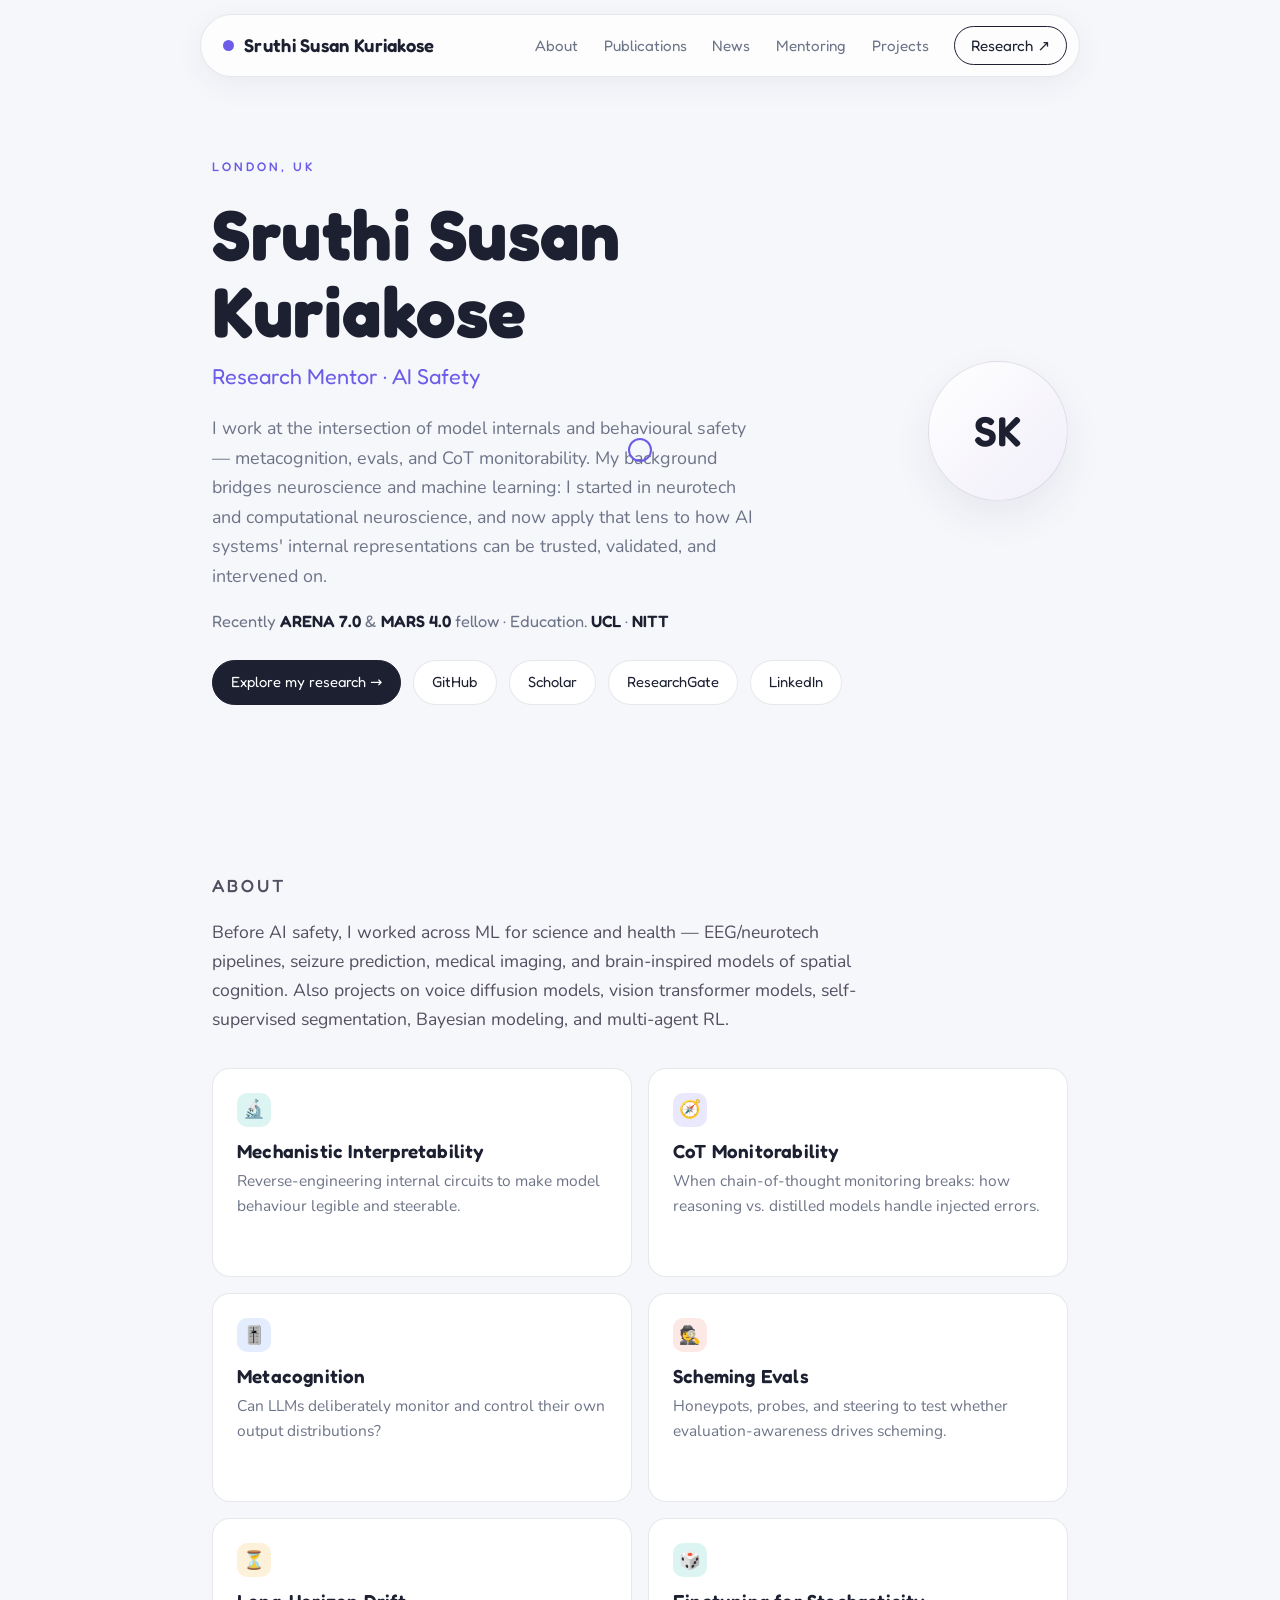
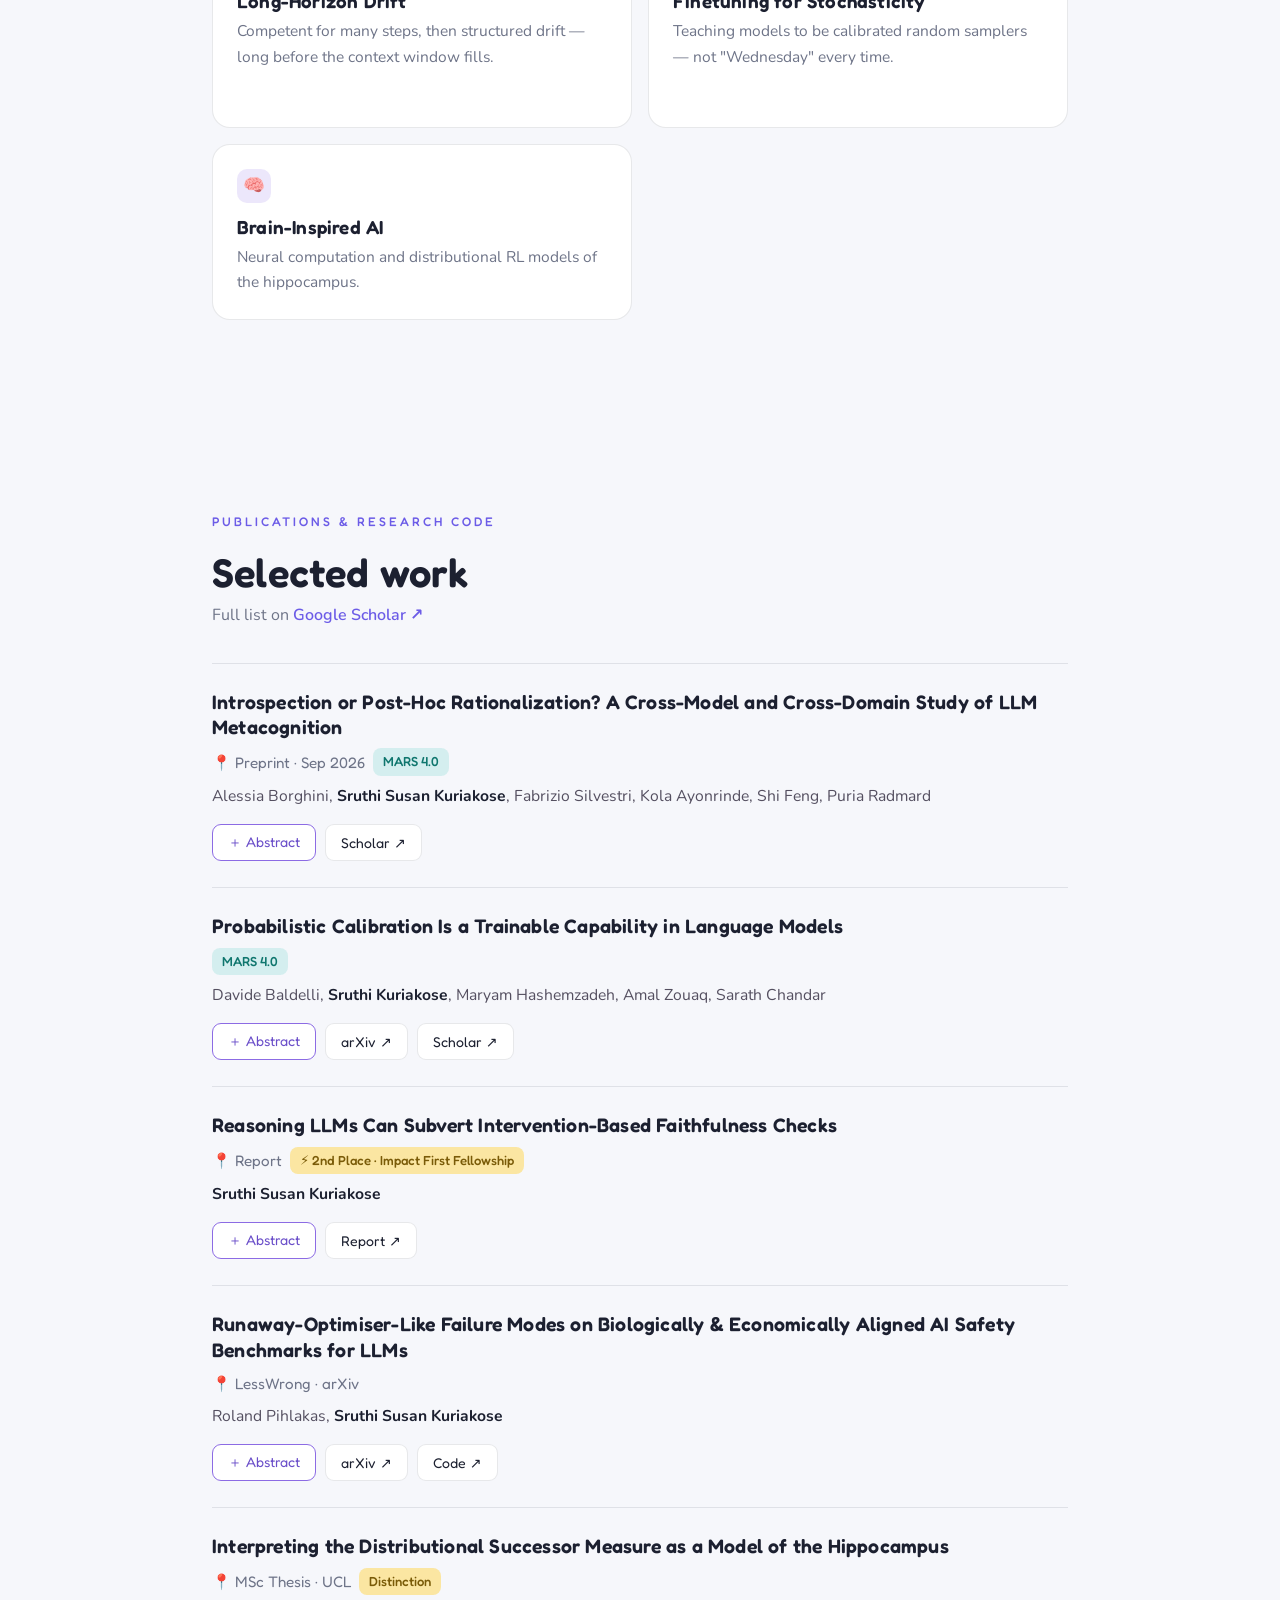
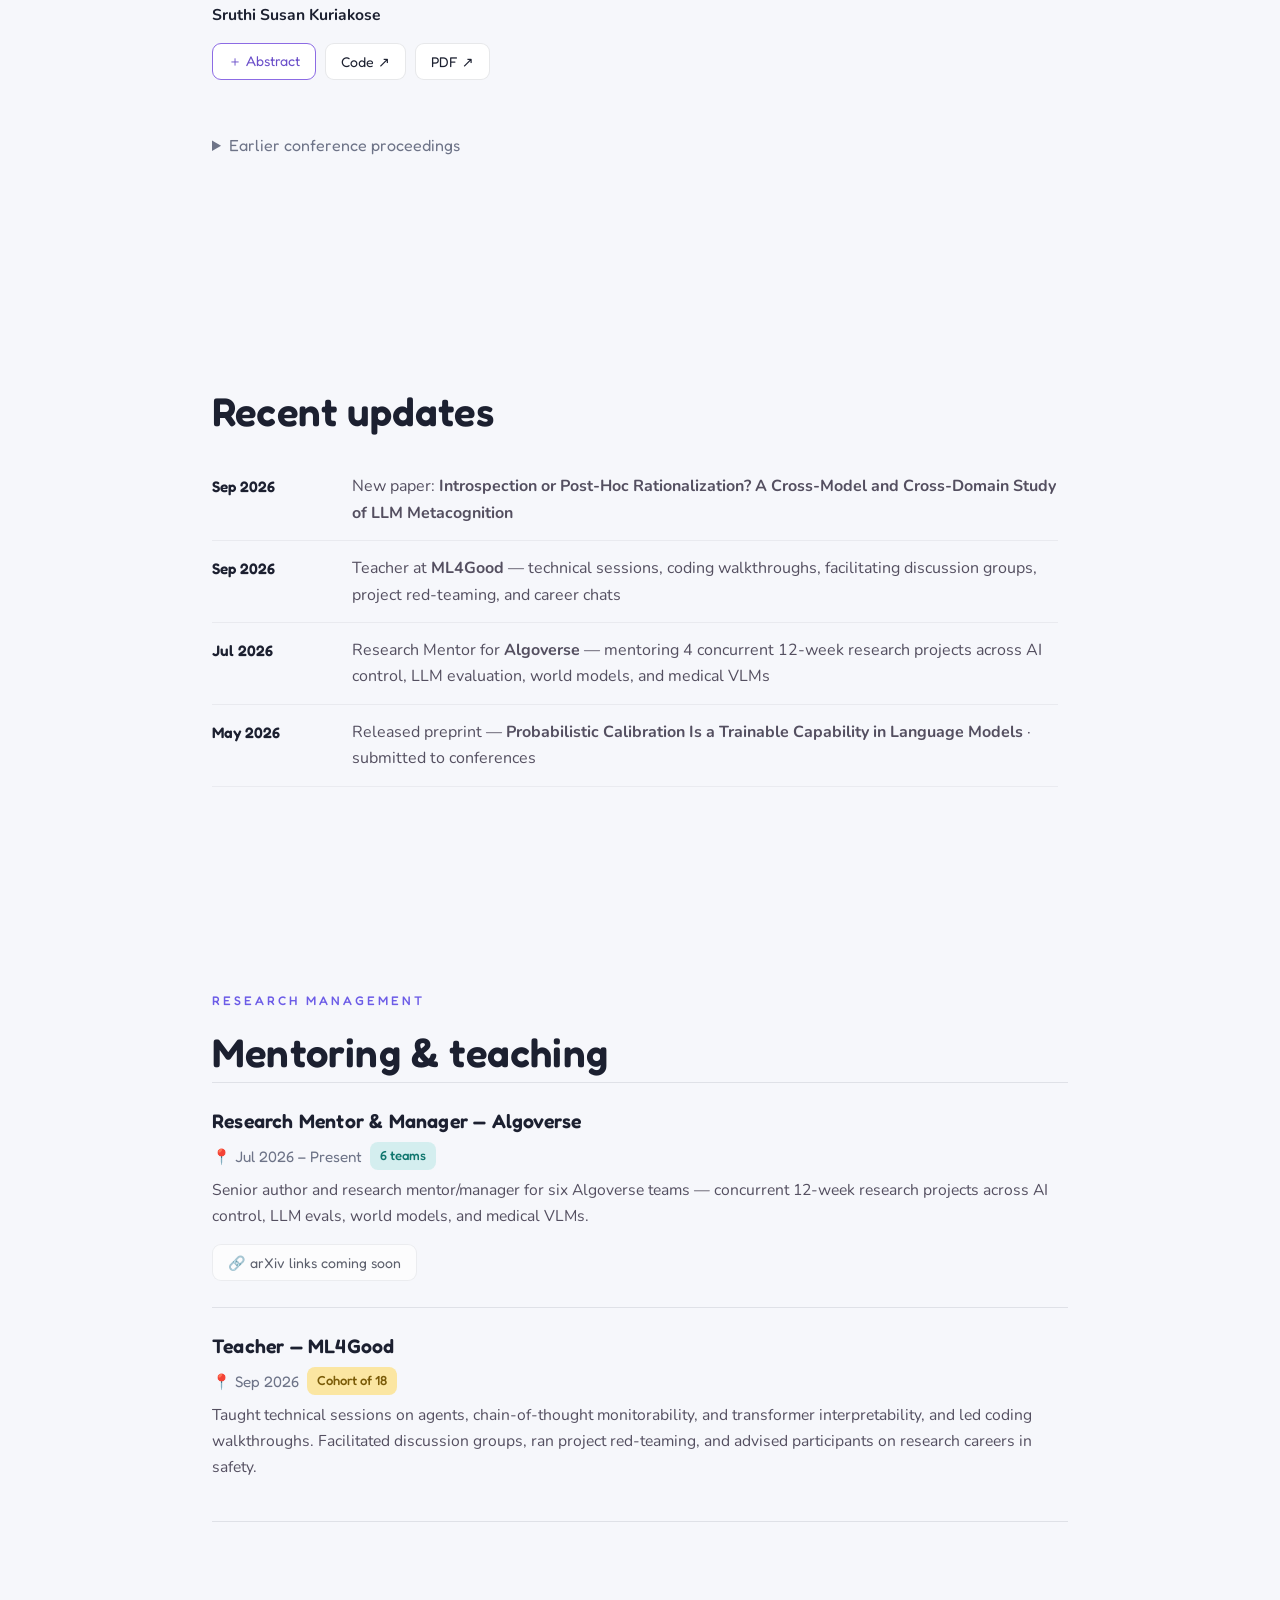
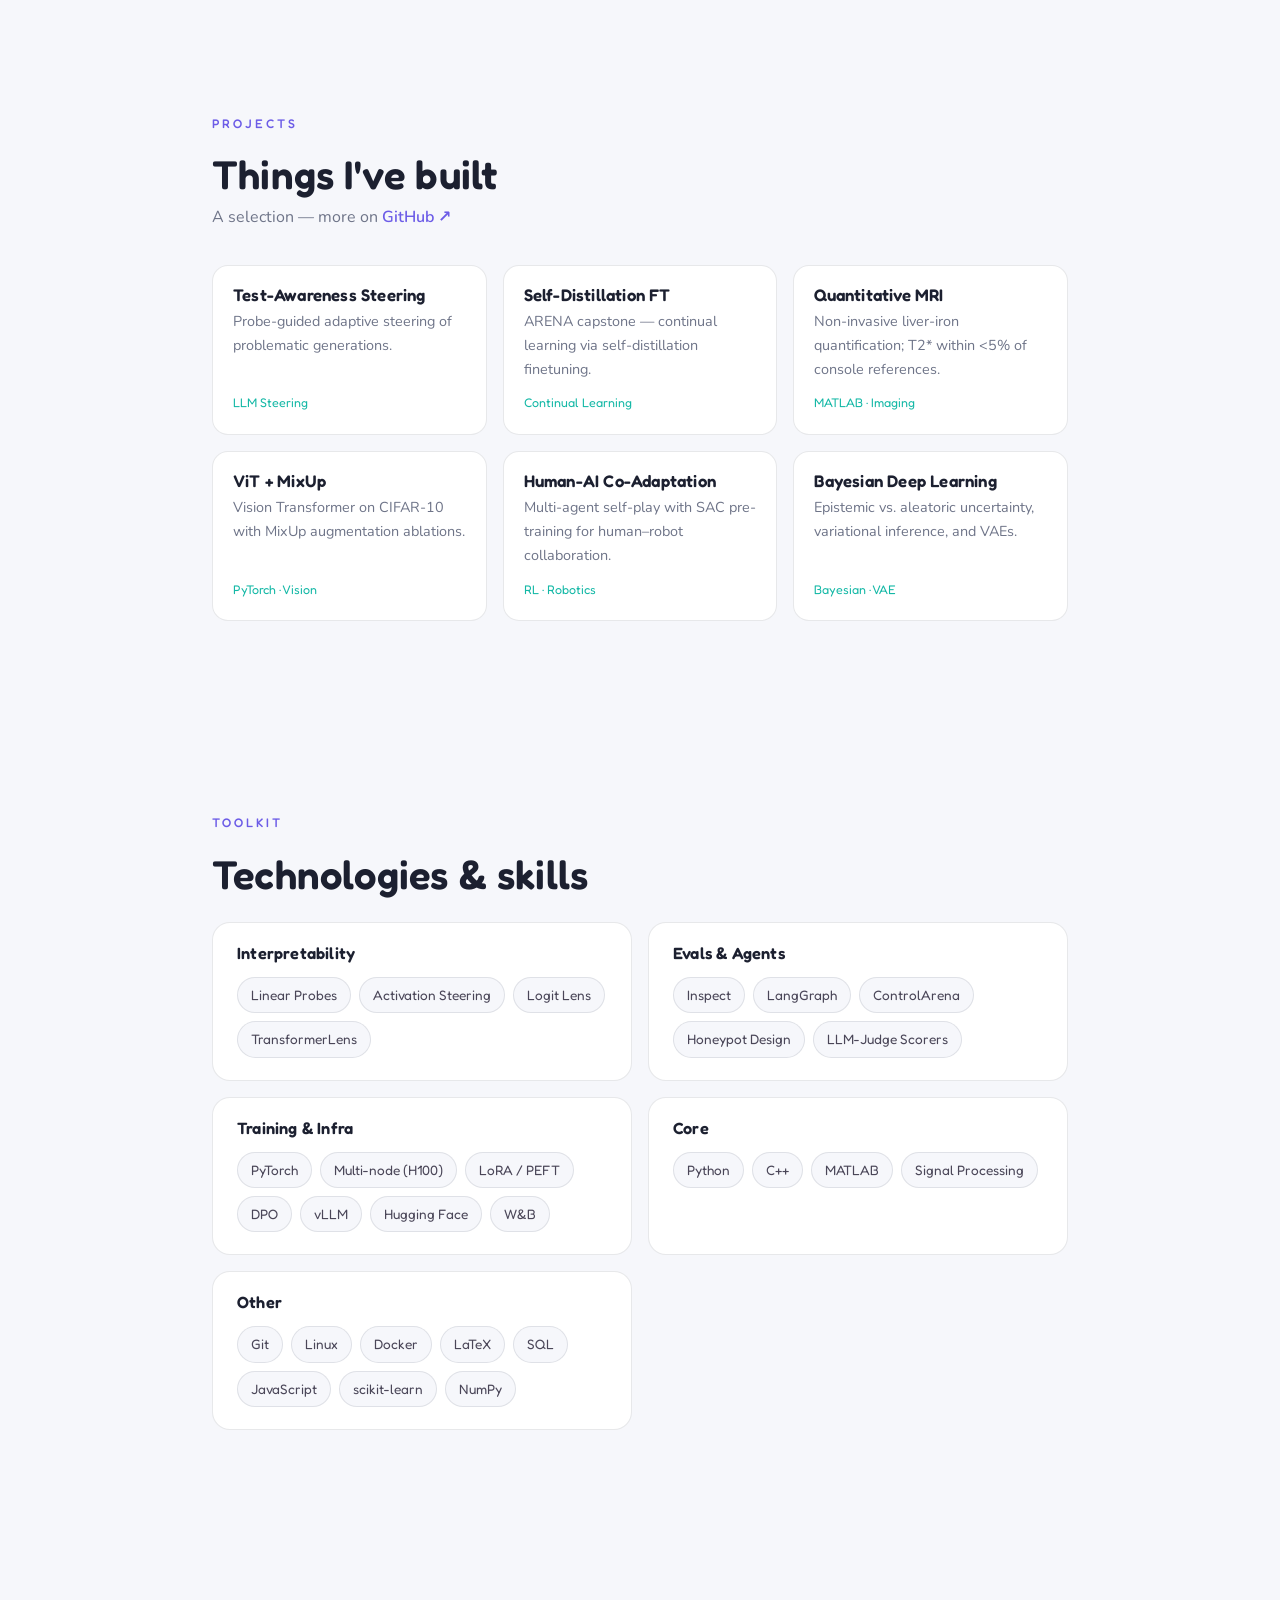
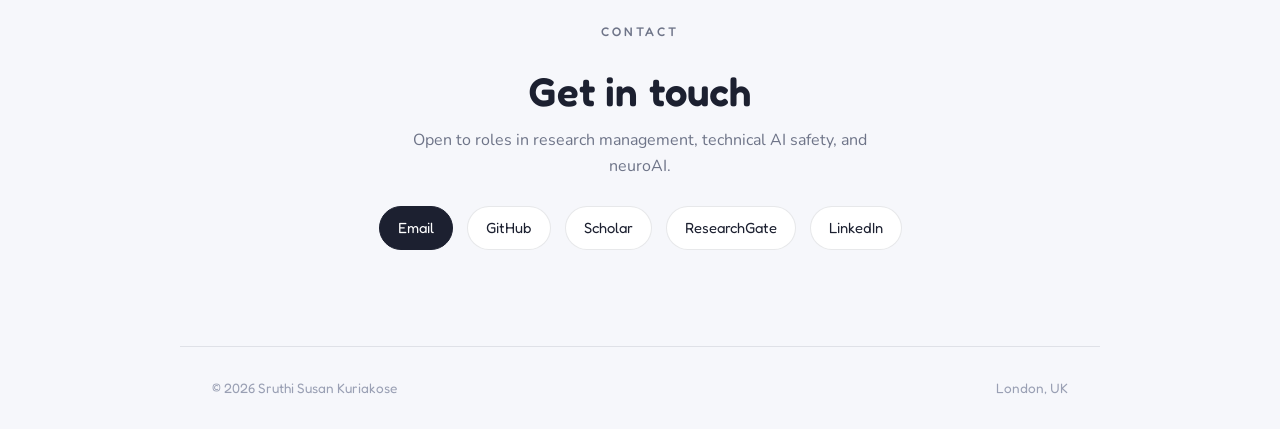
==== commit 2abf23a5: "Publications: real author orders, add introspection paper - Calibration: Baldelli, Kuriakose, Hashem" ====
--- a/index.html
+++ b/index.html
@@ -103,11 +103,22 @@
     <p class="sec-intro reveal">Full list on <a href="https://scholar.google.com/citations?hl=en&user=Ra47vbkAAAAJ" target="_blank" rel="noopener" style="color:var(--coral);font-weight:600;">Google Scholar ↗</a></p>
 
     <article class="pub reveal">
+      <h3>Introspection or Post-Hoc Rationalization? A Cross-Model and Cross-Domain Study of LLM Metacognition</h3>
+      <div class="venue">📍 Preprint · Sep 2026 <span class="badge teal">MARS 4.0</span></div>
+      <p class="authors">Alessia Borghini, <span class="me">Sruthi Susan Kuriakose</span>, Fabrizio Silvestri, Kola Ayonrinde, Shi Feng, Puria Radmard</p>
+      <div class="btn-row">
+        <button class="lbtn abstract" data-modal="m-intro">＋ Abstract</button>
+        <a class="lbtn" href="https://scholar.google.com/citations?hl=en&user=Ra47vbkAAAAJ" target="_blank" rel="noopener">Scholar ↗</a>
+      </div>
+    </article>
+
+    <article class="pub reveal">
       <h3>Probabilistic Calibration Is a Trainable Capability in Language Models</h3>
       <div class="venue"><span class="badge teal">MARS 4.0</span></div>
-      <p class="authors"><span class="me">Sruthi Susan Kuriakose</span> et al.</p>
+      <p class="authors">Davide Baldelli, <span class="me">Sruthi Kuriakose</span>, Maryam Hashemzadeh, Amal Zouaq, Sarath Chandar</p>
       <div class="btn-row">
         <button class="lbtn abstract" data-modal="m-calib">＋ Abstract</button>
+        <a class="lbtn" href="https://arxiv.org/abs/2605.11845" target="_blank" rel="noopener">arXiv ↗</a>
         <a class="lbtn" href="https://scholar.google.com/citations?hl=en&user=Ra47vbkAAAAJ" target="_blank" rel="noopener">Scholar ↗</a>
       </div>
     </article>
@@ -127,9 +138,10 @@
       <div class="venue">📍 LessWrong · arXiv 
       <!-- <span class="badge coral">bioBLUE</span> -->
       </div>
-      <p class="authors"><span class="me">Sruthi Susan Kuriakose</span> et al.</p>
+      <p class="authors">Roland Pihlakas, <span class="me">Sruthi Susan Kuriakose</span></p>
       <div class="btn-row">
         <button class="lbtn abstract" data-modal="m-bio">＋ Abstract</button>
+        <a class="lbtn" href="https://arxiv.org/abs/2509.02655" target="_blank" rel="noopener">arXiv ↗</a>
         <a class="lbtn" href="https://github.com/sruthi-sk/bioblue" target="_blank" rel="noopener">Code ↗</a>
       </div>
     </article>
@@ -260,7 +272,10 @@
     <h3>Probabilistic Calibration Is a Trainable Capability in Language Models</h3>
     <div class="venue">MARS 4.0</div>
     <p class="abstract">Ask a model for a random weekday and it says Wednesday 80% of the time. We show probabilistic calibration is a trainable capability rather than an emergent side-effect: trie-based soft targets cut KL by an order of magnitude on held-out distribution families and transfer to natural language (Wednesday bias 80%→40%) with minimal capability cost — with relevance to alignment and white-box monitoring.</p>
-    <a class="lbtn" href="https://scholar.google.com/citations?hl=en&user=Ra47vbkAAAAJ" target="_blank" rel="noopener">Google Scholar ↗</a>
+    <div class="btn-row">
+      <a class="lbtn" href="https://arxiv.org/abs/2605.11845" target="_blank" rel="noopener">arXiv ↗</a>
+      <a class="lbtn" href="https://scholar.google.com/citations?hl=en&user=Ra47vbkAAAAJ" target="_blank" rel="noopener">Google Scholar ↗</a>
+    </div>
   </div>
 </div>
 <div class="modal" id="m-faith">
@@ -297,6 +312,17 @@
   </div>
 </div>
 
+<div class="modal" id="m-intro">
+  <div class="modal-ov" data-close></div>
+  <div class="modal-card">
+    <button class="modal-close" data-close>×</button>
+    <h3>Introspection or Post-Hoc Rationalization? A Cross-Model and Cross-Domain Study of LLM Metacognition</h3>
+    <div class="venue">📍 Preprint · Sep 2026 · MARS 4.0</div>
+    <p class="abstract">A self-report can be accurate without being introspective: an accurate report may come from truly accessing the internal state (introspection), from recomputing that state in a new context (self-simulation), or from exploiting information that merely correlates with internals (post-hoc rationalization / causal bypassing). We evaluate current introspection benchmarks under the core thesis that <em>accuracy is not access</em>, testing 8 instruction-tuned LLMs from 4 families (7B–70B) with two complementary methodologies. First, a cross-model test gives external reporters exactly the inputs the self-reporter receives — external reporters match self-accuracy, indicating the task is solvable via rationalization. Second, an introspection generalization framework across 3 task families and 16 datasets shows in-domain fine-tuning gains largely fail to transfer. These results don't claim models cannot introspect — rather, current evaluations cannot tell the routes apart, and training on introspection tasks strengthens task-specific rationalization rather than privileged access.</p>
+    <a class="lbtn" href="https://scholar.google.com/citations?hl=en&user=Ra47vbkAAAAJ" target="_blank" rel="noopener">Google Scholar ↗</a>
+  </div>
+</div>
+
 <div class="modal" id="m-meta">
   <div class="modal-ov" data-close></div>
   <div class="modal-card">
